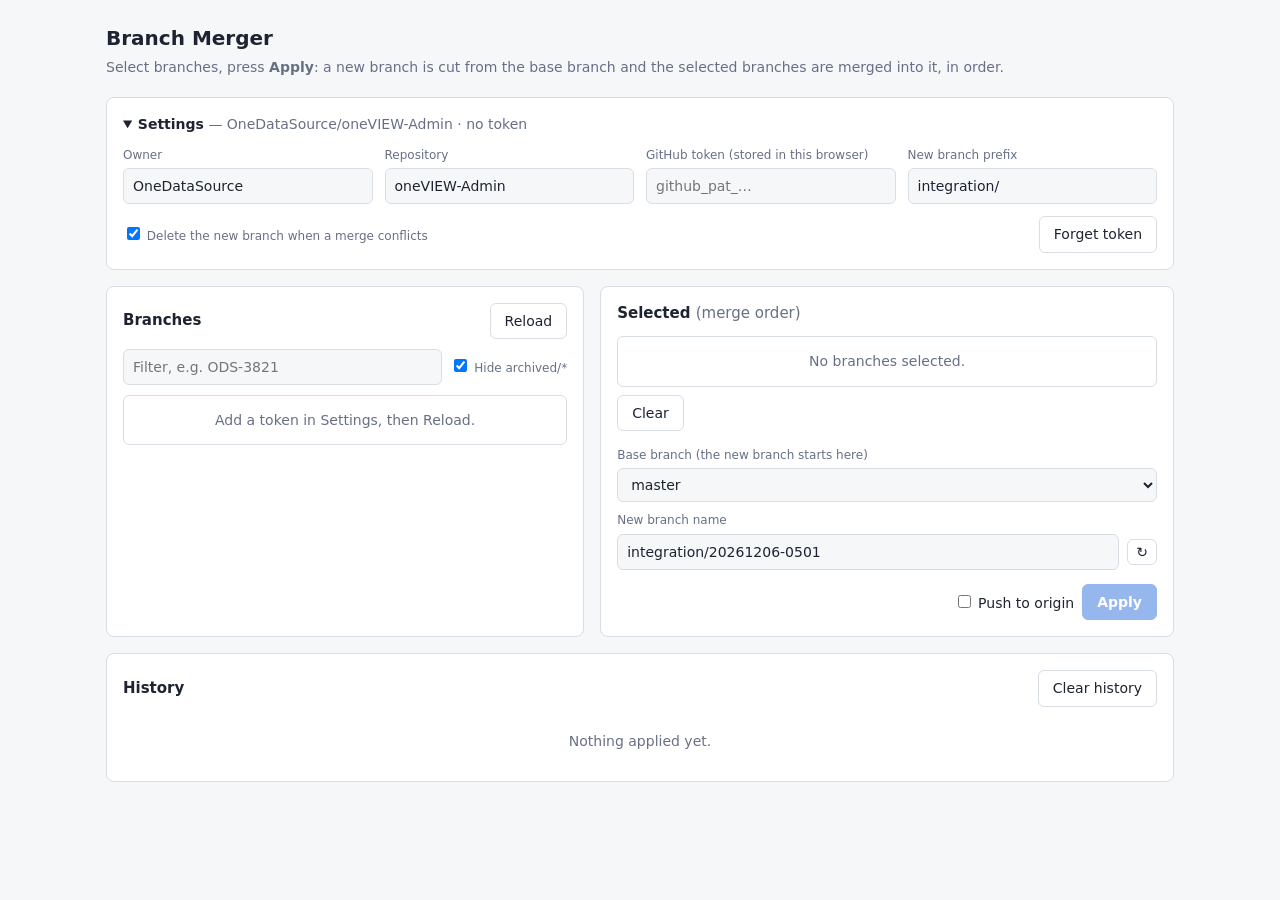
==== branch-merger.html @ d4f20ba5 "Add Branch Merger page and local git helper server" ====
<!doctype html>
<html lang="en">
<head>
<meta charset="utf-8">
<meta name="viewport" content="width=device-width, initial-scale=1">
<title>Branch Merger</title>
<!--
  Pick branches, press Apply: a brand-new branch is created from the base branch and
  every selected branch is merged into it, in the listed order, through the GitHub API.

  Open this file directly in the browser (file://). Settings, the selection and the
  history of applies are kept in this browser's localStorage, token included: use a
  fine-grained token limited to this repository with "Contents: Read and write".
  The token is only ever sent to api.github.com.

  Local branches: run `python3 infrastructure/scripts/github/branch-merger-local.py` and
  open http://127.0.0.1:8765 instead. Settings > Source then offers "Local clone": the
  list shows your local branches and origin's, and Apply merges with git in a temporary
  worktree (your checkout is not touched). The new branch stays local unless "Push to
  origin" (next to Apply, off on every page load) is ticked: then it is pushed once every
  merge succeeded.
-->
<style>
  :root {
    --bg: #f6f7f9; --panel: #fff; --text: #1d2330; --muted: #667085; --border: #d9dde4;
    --accent: #2f6fde; --accent-text: #fff; --ok: #1a7f4b; --warn: #a15c00; --err: #c2352b;
    --row-hover: #f0f3f8; --code: #eef1f5;
    --ours-bg: #e3edff; --theirs-bg: #ffeedd; --base-bg: #e9ebef;
  }
  @media (prefers-color-scheme: dark) {
    :root {
      --bg: #12151b; --panel: #1b2029; --text: #e6e9ef; --muted: #98a2b3; --border: #2e3542;
      --accent: #5b8ff0; --accent-text: #0d1117; --ok: #4cc38a; --warn: #f0a742; --err: #f07167;
      --row-hover: #222936; --code: #232a36;
      --ours-bg: #1a2a45; --theirs-bg: #3a2a15; --base-bg: #2a303b;
    }
  }
  * { box-sizing: border-box; }
  body { margin: 0; background: var(--bg); color: var(--text); font: 14px/1.45 system-ui, -apple-system, Segoe UI, sans-serif; }
  main { max-width: 1100px; margin: 0 auto; padding: 24px 16px 48px; }
  h1 { font-size: 20px; margin: 0 0 4px; }
  h2 { font-size: 15px; margin: 0 0 12px; }
  p.sub { margin: 0 0 20px; color: var(--muted); }
  .panel { background: var(--panel); border: 1px solid var(--border); border-radius: 8px; padding: 16px; margin-bottom: 16px; }
  .grid { display: grid; grid-template-columns: repeat(auto-fit, minmax(220px, 1fr)); gap: 12px; }
  .cols { display: grid; grid-template-columns: 1fr 1.2fr; gap: 16px; }
  @media (max-width: 800px) { .cols { grid-template-columns: 1fr; } }
  label { display: block; font-size: 12px; color: var(--muted); margin-bottom: 4px; }
  input[type=text], input[type=password], select {
    width: 100%; padding: 7px 9px; border: 1px solid var(--border); border-radius: 6px;
    background: var(--bg); color: var(--text); font: inherit;
  }
  button {
    padding: 7px 14px; border-radius: 6px; border: 1px solid var(--border); background: var(--panel);
    color: var(--text); font: inherit; cursor: pointer;
  }
  button:hover:not(:disabled) { background: var(--row-hover); }
  button.primary { background: var(--accent); border-color: var(--accent); color: var(--accent-text); font-weight: 600; }
  button.primary:hover:not(:disabled) { filter: brightness(1.08); background: var(--accent); }
  button:disabled { opacity: .5; cursor: not-allowed; }
  button.icon { padding: 2px 8px; }
  .row { display: flex; gap: 8px; align-items: center; flex-wrap: wrap; }
  .spacer { flex: 1; }
  .muted { color: var(--muted); }
  .list { border: 1px solid var(--border); border-radius: 6px; max-height: 245px; overflow: auto; }
  .item { display: flex; align-items: center; gap: 8px; padding: 6px 10px; border-bottom: 1px solid var(--border); }
  .item:last-child { border-bottom: 0; }
  .item:hover { background: var(--row-hover); }
  .item label { margin: 0; font-size: 14px; color: var(--text); display: flex; gap: 8px; align-items: center; flex: 1; cursor: pointer; word-break: break-all; }
  .item.disabled label { color: var(--muted); cursor: default; }
  .tag { font-size: 11px; padding: 1px 6px; border-radius: 10px; border: 1px solid var(--border); color: var(--muted); white-space: nowrap; }
  .tag.warn { color: var(--warn); border-color: var(--warn); }
  .tag.ok { color: var(--ok); border-color: var(--ok); }
  #selectedList .item { cursor: grab; }
  #selectedList .item.dragging { opacity: .4; }
  #selectedList .item.drop-before { box-shadow: inset 0 2px 0 var(--accent); }
  #selectedList .item.drop-after { box-shadow: inset 0 -2px 0 var(--accent); }
  .grip {
    padding: 0 2px; border: 0; background: none; color: var(--muted); cursor: grab;
    font: 14px/1 ui-monospace, SFMono-Regular, Menlo, monospace; letter-spacing: -3px;
  }
  .grip:hover:not(:disabled) { background: none; color: var(--text); }
  .grip:focus-visible { outline: 2px solid var(--accent); outline-offset: 2px; border-radius: 4px; }
  .tag.err { color: var(--err); border-color: var(--err); }
  .ab { font: 12px ui-monospace, SFMono-Regular, Menlo, monospace; white-space: nowrap; color: var(--muted); }
  .ab .ahead { color: var(--ok); }
  .ab .behind.far { color: var(--warn); }
  code { background: var(--code); padding: 1px 5px; border-radius: 4px; font-size: 12.5px; }
  .log { font: 12.5px/1.5 ui-monospace, SFMono-Regular, Menlo, monospace; background: var(--code); border-radius: 6px; padding: 10px; max-height: 300px; overflow: auto; white-space: pre-wrap; word-break: break-all; }
  .ok { color: var(--ok); } .warn { color: var(--warn); } .err { color: var(--err); }
  .empty { padding: 14px; color: var(--muted); text-align: center; }
  details summary { cursor: pointer; }
  table { width: 100%; border-collapse: collapse; font-size: 13px; }
  th, td { text-align: left; padding: 6px 8px; border-bottom: 1px solid var(--border); vertical-align: top; }
  th { color: var(--muted); font-weight: 500; }
  a { color: var(--accent); }
  button.tag { background: none; cursor: pointer; line-height: inherit; }
  #drySummary.clickable { cursor: pointer; text-decoration: underline dotted; }
  #conflictFiles details { border: 1px solid var(--border); border-radius: 6px; padding: 6px 10px; margin-bottom: 8px; }
  #conflictFiles summary { display: flex; gap: 8px; align-items: center; list-style: none; user-select: none; }
  #conflictFiles summary::-webkit-details-marker { display: none; }
  /* flex hides the native disclosure triangle: draw our own */
  #conflictFiles summary::before { content: '▸'; color: var(--muted); width: 10px; flex: none; }
  #conflictFiles details[open] > summary::before { content: '▾'; }
  #conflictFiles summary:hover::before { color: var(--text); }
  .note { font-size: 12.5px; color: var(--warn); margin-top: 6px; }
  .hunk { font: 12.5px/1.45 ui-monospace, SFMono-Regular, Menlo, monospace; background: var(--code); border-radius: 6px; margin-top: 8px; overflow-x: auto; }
  .hunk-rows { display: inline-block; min-width: 100%; padding: 4px 0; }
  .hl { display: flex; white-space: pre; padding-right: 10px; }
  .hl .ln { flex: none; width: 52px; padding-right: 10px; text-align: right; color: var(--muted); user-select: none; }
  .hl.ours, .hl.m-ours { background: var(--ours-bg); }
  .hl.theirs, .hl.m-theirs { background: var(--theirs-bg); }
  .hl.base, .hl.m-base { background: var(--base-bg); }
  .hl.m-ours, .hl.m-base, .hl.m-sep, .hl.m-theirs { color: var(--muted); font-weight: 600; }
  .legend { display: inline-block; width: 10px; height: 10px; border-radius: 2px; vertical-align: -1px; margin: 0 3px 0 10px; }
</style>
</head>
<body>
<main>
  <h1>Branch Merger</h1>
  <p class="sub">Select branches, press <b>Apply</b>: a new branch is cut from the base branch and the selected branches are merged into it, in order.</p>

  <section class="panel">
    <details id="settingsBox">
      <summary><b>Settings</b> <span class="muted" id="settingsSummary"></span></summary>
      <div class="grid" style="margin-top:12px">
        <div id="sourceBox" hidden>
          <label for="source">Source</label>
          <select id="source">
            <option value="local">Local clone (git, local branches included)</option>
            <option value="github">GitHub (remote branches only)</option>
          </select>
        </div>
        <div><label for="owner">Owner</label><input id="owner" type="text"></div>
        <div><label for="repo">Repository</label><input id="repo" type="text"></div>
        <div><label for="token">GitHub token (stored in this browser)</label><input id="token" type="password" autocomplete="off" placeholder="github_pat_…"></div>
        <div><label for="prefix">New branch prefix</label><input id="prefix" type="text"></div>
      </div>
      <div class="row" style="margin-top:12px">
        <label style="margin:0"><input id="deleteOnFail" type="checkbox"> Delete the new branch when a merge conflicts</label>
        <span class="spacer"></span>
        <button id="forgetToken">Forget token</button>
      </div>
    </details>
  </section>

  <div class="cols">
    <section class="panel">
      <div class="row" style="margin-bottom:10px">
        <h2 style="margin:0">Branches</h2>
        <span class="muted" id="branchCount"></span>
        <span class="spacer"></span>
        <button id="reload">Reload</button>
      </div>
      <div class="row" style="margin-bottom:10px">
        <input id="filter" type="text" placeholder="Filter, e.g. ODS-3821" style="flex:1">
        <label style="margin:0;white-space:nowrap"><input id="hideArchived" type="checkbox"> Hide archived/*</label>
      </div>
      <div class="list" id="branchList"><div class="empty">Add a token in Settings, then Reload.</div></div>
    </section>

    <section class="panel">
      <h2>Selected <span class="muted" style="font-weight:400">(merge order)</span></h2>
      <div class="list" id="selectedList"></div>
      <div class="row" style="margin-top:8px">
        <button id="clearSel">Clear</button>
        <span class="spacer"></span>
        <span id="drySummary" class="muted" style="font-size:12.5px"></span>
      </div>

      <div style="margin-top:16px">
        <label for="base">Base branch (the new branch starts here)</label>
        <select id="base"></select>
      </div>
      <div style="margin-top:10px">
        <label for="newName">New branch name</label>
        <div class="row">
          <input id="newName" type="text" style="flex:1">
          <button id="renew" class="icon" title="New timestamped name">↻</button>
        </div>
      </div>
      <div class="row" style="margin-top:14px">
        <span class="spacer"></span>
        <label id="pushBox" hidden style="margin:0;font-size:14px;color:var(--text);white-space:nowrap" title="After all merges succeed, push the new branch to origin (git push --set-upstream). Off by default on every page load.">
          <input id="pushNew" type="checkbox"> Push to origin
        </label>
        <button id="apply" class="primary">Apply</button>
      </div>
    </section>
  </div>

  <section class="panel" id="conflictBox" hidden>
    <div class="row" style="margin-bottom:6px">
      <h2 style="margin:0;word-break:break-all" id="conflictTitle">Conflicts</h2>
      <span class="spacer"></span>
      <button id="expandConflicts" class="icon" title="Expand every file">Expand all</button>
      <button id="collapseConflicts" class="icon" title="Collapse every file">Collapse all</button>
      <button id="closeConflicts" class="icon" title="Close">×</button>
    </div>
    <p class="muted" id="conflictSub" style="margin:0 0 10px"></p>
    <div id="conflictFiles"></div>
  </section>

  <section class="panel" id="runBox" hidden>
    <h2>Run</h2>
    <div class="log" id="log"></div>
    <div class="row" id="runLinks" style="margin-top:10px"></div>
  </section>

  <section class="panel">
    <div class="row" style="margin-bottom:10px">
      <h2 style="margin:0">History</h2>
      <span class="spacer"></span>
      <button id="clearHistory">Clear history</button>
    </div>
    <div id="history"></div>
  </section>
</main>

<script>
(() => {
  'use strict';

  // ---------------------------------------------------------------- storage

  const KEY = 'branchMerger.v1';
  const DEFAULTS = {
    owner: 'OneDataSource',
    repo: 'oneVIEW-Admin',
    token: '',
    prefix: 'integration/',
    source: 'local',
    base: 'master',
    selected: [],
    hideArchived: true,
    deleteOnFail: true,
    history: [],
  };
  // branches that must never be the new branch
  const PROTECTED = /^(master|main|staging|development|release\/.*|hotfix\/.*)$/;
  const HISTORY_LIMIT = 30;

  function load() {
    try {
      return { ...DEFAULTS, ...JSON.parse(localStorage.getItem(KEY) || '{}') };
    } catch {
      return { ...DEFAULTS };
    }
  }
  function save() {
    try {
      localStorage.setItem(KEY, JSON.stringify(state));
    } catch (e) {
      console.warn('Could not save to localStorage', e);
    }
  }

  const state = load();
  let branches = [];   // every branch name from the last reload (base options, existence checks)
  let shas = {};       // branch name -> tip sha, from the last reload
  let meta = {};       // local mode: branch name -> { kind, remote, shadowed } from the helper
  let running = false;

  // Served by branch-merger-local.py (not opened as a file): the local clone can be used.
  const HELPER = /^https?:$/.test(location.protocol) && ['127.0.0.1', 'localhost'].includes(location.hostname);
  const isLocal = () => HELPER && state.source === 'local';
  const ready = () => isLocal() || Boolean(state.token);
  const ARCHIVED = /^(origin\/)?archived\//;
  // branches shown with a checkbox: in local mode, origin/x is hidden when a local x exists
  const listed = () => branches.filter((n) => !meta[n]?.shadowed);

  // ahead/behind of a branch against the base, keyed by "<base sha>...<head sha>".
  // A pair of commits always compares the same, so the cache never goes stale;
  // it is kept across reloads and trimmed to the newest entries.
  const COMPARE_KEY = 'branchMerger.compare.v1';
  const COMPARE_LIMIT = 1000;
  // a branch this many commits behind the base is shown in the warning color
  const FAR_BEHIND = 50;
  let compares = (() => {
    try { return JSON.parse(localStorage.getItem(COMPARE_KEY) || '{}'); } catch { return {}; }
  })();
  function saveCompares() {
    const keys = Object.keys(compares);
    if (keys.length > COMPARE_LIMIT) {
      compares = Object.fromEntries(keys.slice(-COMPARE_LIMIT).map((k) => [k, compares[k]]));
    }
    try { localStorage.setItem(COMPARE_KEY, JSON.stringify(compares)); } catch { /* cache only */ }
  }

  // ---------------------------------------------------------------- dom helpers

  const $ = (id) => document.getElementById(id);
  function el(tag, props = {}, ...children) {
    const node = document.createElement(tag);
    for (const [k, v] of Object.entries(props)) {
      if (k === 'class') node.className = v;
      else if (k === 'dataset') Object.assign(node.dataset, v);
      else if (k.startsWith('on')) node.addEventListener(k.slice(2), v);
      else if (v !== undefined && v !== null && v !== false) node[k] = v;
    }
    for (const child of children.flat()) {
      if (child !== null && child !== undefined) node.append(child);
    }
    return node;
  }
  const repoUrl = () => `https://github.com/${state.owner}/${state.repo}`;
  const branchUrl = (name) => `${repoUrl()}/tree/${name.split('/').map(encodeURIComponent).join('/')}`;
  const refPath = (name) => name.split('/').map(encodeURIComponent).join('/');

  function stamp(date = new Date()) {
    const p = (n) => String(n).padStart(2, '0');
    return `${date.getFullYear()}${p(date.getMonth() + 1)}${p(date.getDate())}-${p(date.getHours())}${p(date.getMinutes())}`;
  }

  // ---------------------------------------------------------------- github api

  async function gh(path, { method = 'GET', body } = {}) {
    const res = await fetch(`https://api.github.com/repos/${state.owner}/${state.repo}${path}`, {
      method,
      headers: {
        Accept: 'application/vnd.github+json',
        Authorization: `Bearer ${state.token}`,
        'X-GitHub-Api-Version': '2022-11-28',
        ...(body ? { 'Content-Type': 'application/json' } : {}),
      },
      body: body ? JSON.stringify(body) : undefined,
    });
    let data = null;
    if (res.status !== 204) {
      try { data = await res.json(); } catch { data = null; }
    }
    return { status: res.status, data };
  }

  // ---------------------------------------------------------------- local helper api

  async function helper(path, { method = 'GET', body } = {}) {
    const res = await fetch(`/api${path}`, {
      method,
      headers: { 'X-Branch-Merger': '1', ...(body ? { 'Content-Type': 'application/json' } : {}) },
      body: body ? JSON.stringify(body) : undefined,
    });
    let data = null;
    try { data = await res.json(); } catch { data = null; }
    if (res.status === 404) {
      // The page is read from disk on every request, the helper's routes only at start:
      // an endpoint added since the helper started is missing until it is restarted.
      data = { error: 'The running helper is older than this page: stop branch-merger-local.py (Ctrl+C) and start it again.' };
    }
    return { status: res.status, data };
  }

  /** Local and origin branches as { name: tipSha }, after fetching origin. */
  async function listLocalBranches() {
    const fetched = await helper('/fetch', { method: 'POST' });
    if (fetched.status !== 200) console.warn('git fetch failed, listing what is already known', fetched.data);
    const { status, data } = await helper('/branches');
    if (status !== 200) throw new Error(`Listing branches failed (${status}): ${data?.error || ''}`);
    meta = Object.fromEntries(data.branches.map((b) => [b.name, b]));
    return Object.fromEntries(data.branches.map((b) => [b.name, b.sha]));
  }

  // ---------------------------------------------------------------- dry run (local mode)

  // Result of merging the selection into the base in memory, in order, keyed by what was
  // checked (base + selected branches and their tips): a reorder or a new tip re-checks.
  let dry = { key: null, pending: false, results: {}, error: null };
  let dryRun = 0;
  let dryTimer = null;

  const dryKey = () => JSON.stringify([state.base, shas[state.base], state.selected.map((n) => [n, shas[n]])]);

  function scheduleDryRun() {
    if (!isLocal() || !state.selected.length || !state.base || !branches.length) {
      dry = { key: null, pending: false, results: {}, error: null };
      return;
    }
    const key = dryKey();
    if (key === dry.key) return;
    dry = { key, pending: true, results: {}, error: null };
    clearTimeout(dryTimer);
    dryTimer = setTimeout(() => runDryRun(key), 300);
  }

  async function runDryRun(key) {
    const run = ++dryRun;
    let next;
    try {
      const { status, data } = await helper('/dry-run', { method: 'POST', body: { base: state.base, branches: state.selected } });
      next = status === 200
        ? { key, pending: false, results: Object.fromEntries(data.results.map((r) => [r.head, r])), error: null }
        : { key, pending: false, results: {}, error: data?.error || `Dry run failed (${status})` };
    } catch (e) {
      next = { key, pending: false, results: {}, error: e.message };
    }
    if (run !== dryRun || key !== dryKey()) return; // the selection changed meanwhile
    dry = next;
    if (dragFrom === null) renderSelected(); // else shown when the drag ends
  }

  /** Badge for a selected branch: would it merge cleanly at its position? */
  function dryBadge(name, i) {
    if (!isLocal() || !dry.key) return null;
    if (dry.pending) return el('span', { class: 'ab', title: 'Dry run…' }, '…');
    const r = dry.results[name];
    if (!r) return null;
    const after = [state.base, ...state.selected.slice(0, i)].join(' + ');
    if (r.status === 'clean') return el('span', { class: 'tag ok', title: `Merges cleanly into ${after}` }, '✓');
    if (r.status === 'contained') return el('span', { class: 'tag', title: `Already contained in ${after}: nothing to merge` }, 'in base');
    if (r.status === 'conflict') {
      return el('button', {
        class: 'tag err',
        title: `Conflicts with ${after} in:\n${r.files.join('\n')}\n\nClick to see the conflicts`,
        onclick: () => showConflicts(name),
      }, `✗ ${r.files.length} file${r.files.length === 1 ? '' : 's'}`);
    }
    return el('span', { class: 'tag warn', title: r.message || 'Could not check' }, '?');
  }

  function renderDrySummary() {
    const box = $('drySummary');
    box.className = 'muted';
    box.title = '';
    box.onclick = null;
    if (!isLocal() || !dry.key) { box.textContent = ''; return; }
    if (dry.pending) { box.textContent = 'Dry run…'; return; }
    if (dry.error) { box.className = 'err'; box.textContent = `Dry run failed: ${dry.error}`; return; }
    const conflicts = state.selected.filter((n) => dry.results[n]?.status === 'conflict');
    if (!conflicts.length) {
      box.className = 'ok';
      box.textContent = `Dry run: all ${state.selected.length} merge cleanly`;
      return;
    }
    box.className = 'err clickable';
    box.textContent = `Dry run: ${conflicts.length} conflict${conflicts.length === 1 ? '' : 's'}, Apply would stop at ${conflicts[0]}`;
    box.title = `${conflicts.map((n) => `${n}: ${dry.results[n].files.join(', ')}`).join('\n')}\n\nClick to see the conflicts`;
    box.onclick = () => showConflicts(conflicts[0]);
  }

  // ---------------------------------------------------------------- conflict view (local mode)

  // The selected branch whose dry-run conflicts are shown, if any. Each file's conflicted
  // regions are read on demand from the in-memory merge tree the dry run wrote.
  let conflictHead = null;

  function showConflicts(name) {
    conflictHead = name;
    $('conflictBox').dataset.key = '';
    renderConflicts();
    $('conflictBox').scrollIntoView({ behavior: 'smooth', block: 'nearest' });
  }

  function renderConflicts() {
    const box = $('conflictBox');
    if (!conflictHead || !isLocal() || !dry.key) { box.hidden = true; return; }
    // a new dry run is on its way: keep the last view, dimmed, until it lands
    box.style.opacity = dry.pending ? '.5' : '';
    if (dry.pending) return;
    const r = dry.results[conflictHead];
    if (r?.status !== 'conflict') { conflictHead = null; box.hidden = true; return; }

    const i = state.selected.indexOf(conflictHead);
    const after = [state.base, ...state.selected.slice(0, i)].join(' + ');
    box.hidden = false;
    // unrelated redraws must not collapse what is open
    const key = JSON.stringify([conflictHead, r.tree, after]);
    if (box.dataset.key === key) return;
    box.dataset.key = key;

    $('conflictTitle').textContent = `Conflicts: ${conflictHead}`;
    $('conflictSub').replaceChildren(
      `Dry run of merging it into ${after}: nothing is written. `,
      el('span', { class: 'legend', style: 'background:var(--ours-bg)' }), `ours (${after})`,
      el('span', { class: 'legend', style: 'background:var(--base-bg)' }), 'common ancestor',
      el('span', { class: 'legend', style: 'background:var(--theirs-bg)' }), `theirs (${conflictHead})`,
    );
    const files = $('conflictFiles');
    files.replaceChildren();
    if (!r.tree) {
      files.append(el('div', { class: 'err' }, 'The running helper is older than this page: stop branch-merger-local.py (Ctrl+C) and start it again.'));
      return;
    }
    const head = conflictHead;
    r.files.forEach((path, n) => {
      const notes = r.notes?.[path] || [];
      const kinds = [...new Set(notes.map((m) => m.match(/^CONFLICT \(([^)]+)\)/)?.[1]).filter(Boolean))];
      const body = el('div', {}, el('div', { class: 'muted' }, 'Loading…'));
      const details = el('details', {
        ontoggle: () => { if (details.open) loadHunks(r.tree, path, body, notes, { after, head }); },
      },
        el('summary', {}, el('code', {}, path), ...kinds.map((k) => el('span', { class: 'tag err' }, k))),
        body);
      files.append(details);
      if (n === 0) details.open = true;
    });
  }

  const MARKERS = {
    'm-ours': ({ after }) => `<<<<<<< ours: ${after}`,
    'm-base': () => '||||||| common ancestor',
    'm-sep': () => '=======',
    'm-theirs': ({ head }) => `>>>>>>> theirs: ${head}`,
  };

  async function loadHunks(tree, path, body, notes, labels) {
    if (body.dataset.loaded) return;
    body.dataset.loaded = '1';
    let res;
    try {
      res = await helper(`/conflict?tree=${tree}&path=${encodeURIComponent(path)}`);
    } catch (e) {
      res = { status: 0, data: { error: e.message } };
    }
    const { status, data } = res;
    body.replaceChildren(...notes.map((m) => el('div', { class: 'note' }, m)));
    if (status !== 200) {
      body.append(el('div', { class: 'err' }, data?.error || `Could not read the conflict (${status})`));
      delete body.dataset.loaded; // try again on the next open
      return;
    }
    const say = (text) => body.append(el('div', { class: 'muted', style: 'margin-top:6px' }, text));
    if (data.missing) return say('Not in the merged result (deleted on one side): see the note above.');
    if (data.binary) return say('Binary file: no line view.');
    if (!data.hunks.length) return say('No conflict markers in the file: see the note above.');
    for (const hunk of data.hunks) {
      body.append(el('div', { class: 'hunk' }, el('div', { class: 'hunk-rows' },
        hunk.map(([n, kind, text]) => el('div', { class: `hl ${kind}` },
          el('span', { class: 'ln' }, String(n)),
          el('span', {}, MARKERS[kind] ? MARKERS[kind](labels) : text))))));
    }
    if (data.truncated) say('Truncated: the file has more conflicted lines than shown.');
  }

  /** Tag for a local-mode branch: is it on origin, and in sync? */
  function localTag(name) {
    const m = meta[name];
    if (!m || m.kind !== 'local') return null;
    if (!m.remote) return el('span', { class: 'tag warn', title: 'Only on this machine, not on origin' }, 'local only');
    const { ahead, behind } = m.remote;
    if (ahead && behind) return el('span', { class: 'tag warn', title: `${ahead} commit(s) not pushed, ${behind} on origin not pulled` }, `diverged ↑${ahead} ↓${behind}`);
    if (ahead) return el('span', { class: 'tag warn', title: `${ahead} commit(s) not pushed to origin` }, `unpushed ↑${ahead}`);
    if (behind) return el('span', { class: 'tag', title: `origin has ${behind} commit(s) not in this local branch` }, `behind origin ↓${behind}`);
    return null;
  }

  /** Remote branches as { name: tipSha }. */
  async function listBranches() {
    if (isLocal()) return listLocalBranches();
    meta = {};
    const found = {};
    for (let page = 1; page < 50; page++) {
      const { status, data } = await gh(`/branches?per_page=100&page=${page}`);
      if (status !== 200) throw new Error(`Listing branches failed (${status}): ${data?.message || ''}`);
      for (const b of data) found[b.name] = b.commit.sha;
      if (data.length < 100) break;
    }
    return found;
  }

  // ---------------------------------------------------------------- ahead / behind

  const compareKey = (name) => (shas[state.base] && shas[name] ? `${shas[state.base]}...${shas[name]}` : null);

  /** Fill `span` with the ahead/behind of `name` against the base. */
  function fillAheadBehind(span, name) {
    span.replaceChildren();
    span.title = '';
    const key = name === state.base ? null : compareKey(name);
    if (!key) return;
    const c = compares[key];
    if (!c) {
      span.append('…');
      return;
    }
    if (c.error) {
      span.append('?');
      span.title = `Could not compare with ${state.base}: ${c.error}`;
      return;
    }
    if (c.ahead === 0) {
      span.append(el('span', { class: 'tag' }, 'in base'));
      span.title = `Everything on this branch is already in ${state.base} (${c.behind} behind)`;
      return;
    }
    span.append(
      el('span', { class: 'ahead' }, `↑${c.ahead}`), ' ',
      el('span', { class: `behind${c.behind >= FAR_BEHIND ? ' far' : ''}` }, `↓${c.behind}`),
    );
    span.title = `${c.ahead} commit(s) not in ${state.base}, ${c.behind} commit(s) of ${state.base} missing`;
  }

  const aheadBehind = (name) => {
    const span = el('span', { class: 'ab' });
    span.dataset.name = name;
    fillAheadBehind(span, name);
    return span;
  };

  function refreshAheadBehind(name) {
    for (const span of document.querySelectorAll('.ab')) {
      if (span.dataset.name === name) fillAheadBehind(span, name);
    }
  }

  let compareRun = 0;
  /** Fetch the missing ahead/behind counts of `names`, a few requests at a time. */
  async function loadAheadBehind(names) {
    const run = ++compareRun;
    const queue = names.filter((n) => n !== state.base && compareKey(n) && !compares[compareKey(n)]);
    const worker = async () => {
      while (queue.length && run === compareRun && ready()) {
        const name = queue.shift();
        const key = compareKey(name);
        if (!key || compares[key]) continue;
        if (isLocal()) {
          const [base, head] = key.split('...');
          const { status, data } = await helper(`/compare?base=${base}&head=${head}`);
          compares[key] = status === 200 ? data : { error: `${status} ${data?.error || ''}`.trim() };
        } else {
          // compare by sha (no escaping of branch names); per_page=1 keeps the payload small
          const { status, data } = await gh(`/compare/${key}?per_page=1`);
          compares[key] = status === 200
            ? { ahead: data.ahead_by, behind: data.behind_by }
            : { error: `${status} ${data?.message || ''}`.trim() };
        }
        refreshAheadBehind(name);
      }
    };
    await Promise.all(Array.from({ length: 6 }, worker));
    saveCompares();
  }

  // ---------------------------------------------------------------- rendering

  function renderSettings() {
    $('owner').value = state.owner;
    $('repo').value = state.repo;
    $('token').value = state.token;
    $('prefix').value = state.prefix;
    $('deleteOnFail').checked = state.deleteOnFail;
    $('hideArchived').checked = state.hideArchived;
    $('sourceBox').hidden = !HELPER;
    $('source').value = state.source;
    $('settingsSummary').textContent = isLocal()
      ? '— local clone'
      : `— ${state.owner}/${state.repo}${state.token ? '' : ' · no token'}`;
    if (!ready()) $('settingsBox').open = true;
  }

  function renderBranches() {
    const list = $('branchList');
    list.replaceChildren();
    if (!branches.length) {
      list.append(el('div', { class: 'empty' }, ready() ? 'No branches loaded. Press Reload.' : 'Add a token in Settings, then Reload.'));
      $('branchCount').textContent = '';
      return;
    }
    const q = $('filter').value.trim().toLowerCase();
    const all = listed();
    const shown = all.filter((name) =>
      (!state.hideArchived || !ARCHIVED.test(name)) && (!q || name.toLowerCase().includes(q)));
    $('branchCount').textContent = `${shown.length} of ${all.length}`;

    if (!shown.length) {
      list.append(el('div', { class: 'empty' }, 'Nothing matches the filter.'));
      return;
    }
    for (const name of shown) {
      const isBase = name === state.base;
      const id = `b-${name}`;
      list.append(el('div', { class: `item${isBase ? ' disabled' : ''}` },
        el('label', { htmlFor: id },
          el('input', {
            type: 'checkbox', id, checked: state.selected.includes(name), disabled: isBase,
            onchange: (e) => toggle(name, e.target.checked),
          }),
          name),
        localTag(name),
        aheadBehind(name),
        isBase ? el('span', { class: 'tag' }, 'base') : null,
        PROTECTED.test(name) && !isBase ? el('span', { class: 'tag' }, 'protected') : null,
      ));
    }
    loadAheadBehind(shown);
  }

  function renderSelected() {
    const list = $('selectedList');
    // keyboard reordering: a redraw (the move itself, or a dry run landing) keeps the focus
    // on the grip of the branch that had it
    const focused = document.activeElement?.classList.contains('grip') ? document.activeElement.dataset.name : null;
    list.replaceChildren();
    if (!state.selected.length) {
      list.append(el('div', { class: 'empty' }, 'No branches selected.'));
    }
    state.selected.forEach((name, i) => {
      const missing = branches.length && !branches.includes(name);
      const row = el('div', {
        class: 'item',
        draggable: !running,
        title: 'Drag to change the merge order',
        ondragstart: (e) => dragStart(e, i),
        ondragover: (e) => dragOver(e, row),
        ondragleave: () => row.classList.remove('drop-before', 'drop-after'),
        ondrop: (e) => drop(e, i, row),
        ondragend: dragEnd,
      },
        el('button', {
          class: 'grip',
          dataset: { name },
          title: 'Drag to reorder, or focus and press ↑/↓',
          ariaLabel: `Move ${name} (position ${i + 1} of ${state.selected.length}) with the arrow keys`,
          disabled: running,
          onkeydown: (e) => gripKey(e, i),
        }, '⋮⋮'),
        el('span', { class: 'muted', style: 'width:20px' }, String(i + 1)),

        // show elipsis if name is too long
        el('span', { style: 'flex:1;' }, name.length > 48 ? name.slice(0, 48) + '...' : name),
        missing ? el('span', { class: 'tag warn', title: isLocal() ? 'No such branch in the local clone' : 'Not on the remote any more' }, 'missing') : null,
        missing ? null : dryBadge(name, i),
        el('button', { class: 'icon', title: 'Remove', onclick: () => toggle(name, false) }, '×'),
      );
      list.append(row);
    });
    if (focused) [...list.querySelectorAll('.grip')].find((g) => g.dataset.name === focused)?.focus();
    $('apply').disabled = running || !state.selected.length || !state.base || !ready();
    scheduleDryRun();
    renderDrySummary();
    renderConflicts();
    $('pushBox').hidden = !isLocal();
    $('pushNew').disabled = running;
    $('apply').textContent = isLocal() && $('pushNew').checked ? 'Apply & push' : 'Apply';
  }

  function renderBase() {
    const select = $('base');
    select.replaceChildren();
    const options = branches.length ? branches.filter((n) => !ARCHIVED.test(n)) : (state.base ? [state.base] : []);
    if (!state.base || (branches.length && !branches.includes(state.base))) {
      // default to the newest release candidate, else master; in local mode origin's
      // copy wins over a local one, which may be stale
      const bare = (n) => n.replace(/^origin\//, '');
      const releases = options
        .filter((n) => /^(origin\/)?release\/\d{8}$/.test(n))
        .sort((a, b) => bare(a).localeCompare(bare(b)) || (a.startsWith('origin/') ? 1 : -1));
      const master = ['origin/master', 'master'].find((n) => options.includes(n));
      state.base = releases.at(-1) || master || options[0] || '';
      save();
    }
    for (const name of options) {
      select.append(el('option', { value: name, selected: name === state.base }, name));
    }
  }

  function renderHistory() {
    const box = $('history');
    box.replaceChildren();
    if (!state.history.length) {
      box.append(el('div', { class: 'empty' }, 'Nothing applied yet.'));
      return;
    }
    const table = el('table', {},
      el('tr', {}, el('th', {}, 'When'), el('th', {}, 'New branch'), el('th', {}, 'Base'), el('th', {}, 'Branches'), el('th', {}, 'Result'), el('th', {}, '')));
    for (const entry of state.history) {
      table.append(el('tr', {},
        el('td', { class: 'muted' }, new Date(entry.at).toLocaleString()),
        el('td', {}, entry.ok && (entry.source !== 'local' || entry.pushed)
          ? el('a', { href: branchUrl(entry.name), target: '_blank', rel: 'noopener' }, entry.name)
          : [entry.name, entry.source === 'local' ? el('span', { class: 'tag', style: 'margin-left:6px' }, 'local') : null]),
        el('td', {}, entry.base),
        el('td', {}, entry.branches.join(', ')),
        el('td', { class: entry.ok ? 'ok' : 'err' }, entry.result),
        el('td', {}, el('button', { class: 'icon', title: 'Select these branches again', onclick: () => reuse(entry) }, 'Reuse')),
      ));
    }
    box.append(table);
  }

  function renderAll() {
    renderSettings();
    renderBase();
    renderBranches();
    renderSelected();
    renderHistory();
  }

  // ---------------------------------------------------------------- actions

  function toggle(name, on) {
    state.selected = on
      ? (state.selected.includes(name) ? state.selected : [...state.selected, name])
      : state.selected.filter((n) => n !== name);
    save();
    renderBranches();
    renderSelected();
  }

  /** Move the selected branch at `from` so it ends up at index `to`. */
  function moveTo(from, to) {
    if (from === to || to < 0 || to >= state.selected.length) return;
    const list = [...state.selected];
    const [name] = list.splice(from, 1);
    list.splice(to, 0, name);
    state.selected = list;
    save();
    renderSelected();
  }

  // Drag and drop in the Selected list. While a row is dragged the list is not re-rendered
  // (a dry-run result arriving meanwhile is shown on drop), or the drag would be lost.
  let dragFrom = null;

  function dragStart(e, i) {
    dragFrom = i;
    e.dataTransfer.effectAllowed = 'move';
    e.dataTransfer.setData('text/plain', state.selected[i]);
    e.currentTarget.classList.add('dragging');
  }

  /** Drop above or below `row`, depending on which half of it the pointer is over. */
  const dropAfter = (e, row) => {
    const box = row.getBoundingClientRect();
    return e.clientY > box.top + box.height / 2;
  };

  function dragOver(e, row) {
    if (dragFrom === null) return;
    e.preventDefault();
    e.dataTransfer.dropEffect = 'move';
    const after = dropAfter(e, row);
    row.classList.toggle('drop-after', after);
    row.classList.toggle('drop-before', !after);
  }

  function drop(e, i, row) {
    if (dragFrom === null) return;
    e.preventDefault();
    const from = dragFrom;
    const target = i + (dropAfter(e, row) ? 1 : 0);
    dragFrom = null;
    // removing `from` first shifts the targets after it up by one
    moveTo(from, target > from ? target - 1 : target);
    if (from === target || from === target - 1) renderSelected();
  }

  function dragEnd() {
    if (dragFrom === null) return; // dropped: already re-rendered
    dragFrom = null;
    renderSelected(); // cancelled: clear the drag styles, show any dry run that arrived
  }

  function gripKey(e, i) {
    const delta = { ArrowUp: -1, ArrowDown: 1 }[e.key];
    if (!delta) return;
    e.preventDefault();
    const to = i + delta;
    if (to < 0 || to >= state.selected.length) return;
    moveTo(i, to); // renderSelected keeps the focus on this branch's grip
  }

  function reuse(entry) {
    state.selected = [...entry.branches];
    if (!branches.length || branches.includes(entry.base)) state.base = entry.base;
    save();
    renderAll();
    window.scrollTo({ top: 0, behavior: 'smooth' });
  }

  async function reload() {
    if (!ready()) {
      $('settingsBox').open = true;
      $('token').focus();
      return;
    }
    $('reload').disabled = true;
    $('branchList').replaceChildren(el('div', { class: 'empty' }, 'Loading…'));
    try {
      shas = await listBranches();
      branches = Object.keys(shas).sort((a, b) => a.localeCompare(b));
    } catch (e) {
      shas = {};
      meta = {};
      branches = [];
      $('branchList').replaceChildren(el('div', { class: 'empty err' }, e.message));
      $('reload').disabled = false;
      return;
    }
    $('reload').disabled = false;
    renderBase();
    renderBranches();
    renderSelected();
  }

  function log(text, cls = '') {
    const line = el('div', { class: cls }, text);
    $('log').append(line);
    line.scrollIntoView({ block: 'nearest' });
  }

  async function apply() {
    const name = $('newName').value.trim();
    const base = state.base;
    const selected = [...state.selected];

    if (!name) return alertInline('Enter a name for the new branch.');
    if (PROTECTED.test(name)) return alertInline(`"${name}" is a protected branch name. Pick another one.`);
    if (branches.includes(name)) return alertInline(`"${name}" already exists. Pick a new name.`);
    const missing = selected.filter((n) => branches.length && !branches.includes(n));
    if (missing.length) return alertInline(`${isLocal() ? 'Not in the local clone' : 'Not on the remote any more'}: ${missing.join(', ')}. Remove them first.`);

    running = true;
    renderSelected();
    $('runBox').hidden = false;
    $('log').replaceChildren();
    $('runLinks').replaceChildren();

    const source = isLocal() ? 'local' : 'github';
    const finish = (ok, result, pushed = false) => {
      state.history = [{ at: Date.now(), name, base, branches: selected, ok, result, source, pushed }, ...state.history].slice(0, HISTORY_LIMIT);
      save();
      running = false;
      renderSelected();
      renderHistory();
    };

    if (source === 'local') {
      try {
        const push = $('pushNew').checked;
        const { status, data } = await helper('/apply', {
          method: 'POST',
          body: { name, base, branches: selected, deleteOnFail: state.deleteOnFail, push },
        });
        if (status !== 200) throw new Error(data?.error || `Apply failed (${status})`);
        for (const line of data.log) log(line.text, line.cls);
        if (data.pushed) addLinks(name, base.replace(/^origin\//, ''));
        else if (data.created) addLocalLinks(name);
        finish(data.ok, data.result, data.pushed);
        if (data.ok) $('newName').value = state.prefix + stamp();
        await reload();
      } catch (e) {
        log(e.message, 'err');
        finish(false, e.message);
      }
      return;
    }

    try {
      log(`Base ${base}`);
      const baseRef = await gh(`/git/ref/heads/${refPath(base)}`);
      if (baseRef.status !== 200) throw new Error(`Could not read ${base} (${baseRef.status}): ${baseRef.data?.message || ''}`);
      const sha = baseRef.data.object.sha;
      log(`  at ${sha.slice(0, 8)}`, 'muted');

      const created = await gh('/git/refs', { method: 'POST', body: { ref: `refs/heads/${name}`, sha } });
      if (created.status !== 201) throw new Error(`Could not create ${name} (${created.status}): ${created.data?.message || ''}`);
      log(`Created ${name}`, 'ok');
      branches = [...branches, name].sort((a, b) => a.localeCompare(b));

      let merged = 0;
      let upToDate = 0;
      for (const [i, head] of selected.entries()) {
        const res = await gh('/merges', {
          method: 'POST',
          body: { base: name, head, commit_message: `Merge branch '${head}' into ${name}` },
        });
        if (res.status === 201) {
          merged++;
          log(`  ✓ ${head}  → ${res.data.sha.slice(0, 8)}`, 'ok');
        } else if (res.status === 204) {
          upToDate++;
          log(`  = ${head}  already contained, nothing to merge`, 'muted');
        } else {
          const why = res.status === 409
            ? `conflicts with ${[base, ...selected.slice(0, i)].join(' + ')}`
            : `${res.status}: ${res.data?.message || 'merge failed'}`;
          log(`  ✗ ${head}  ${why}`, 'err');
          if (state.deleteOnFail) {
            const del = await gh(`/git/refs/heads/${refPath(name)}`, { method: 'DELETE' });
            log(del.status === 204 ? `Deleted ${name}` : `Could not delete ${name} (${del.status})`, del.status === 204 ? 'warn' : 'err');
            if (del.status === 204) branches = branches.filter((n) => n !== name);
          } else {
            log(`${name} kept with the merges before ${head}`, 'warn');
            addLinks(name, base);
          }
          finish(false, `Conflict: ${head}`);
          renderBranches();
          return;
        }
      }

      log(`Done: ${merged} merged, ${upToDate} already contained.`, 'ok');
      addLinks(name, base);
      finish(true, `${merged} merged${upToDate ? `, ${upToDate} up to date` : ''}`);
      $('newName').value = state.prefix + stamp();
      renderBranches();
    } catch (e) {
      log(e.message, 'err');
      finish(false, e.message);
    }
  }

  function addLinks(name, base) {
    $('runLinks').append(
      el('a', { href: branchUrl(name), target: '_blank', rel: 'noopener' }, 'Open branch'),
      el('span', { class: 'muted' }, '·'),
      el('a', { href: `${repoUrl()}/compare/${refPath(base)}...${refPath(name)}`, target: '_blank', rel: 'noopener' }, `Compare with ${base}`),
      el('span', { class: 'muted' }, '·'),
      el('a', { href: `${repoUrl()}/actions/workflows/cd.fullstack.deploy.yml`, target: '_blank', rel: 'noopener' }, 'Deploy workflow'),
      el('span', { class: 'muted' }, '(branch:'), el('code', {}, name), el('span', { class: 'muted' }, ')'),
    );
  }

  function addLocalLinks(name) {
    const push = `git push -u origin ${name}:refs/heads/${name}`;
    $('runLinks').append(
      el('span', { class: 'muted' }, 'Created locally. Push it:'),
      el('code', {}, push),
      el('button', { class: 'icon', title: 'Copy the push command', onclick: () => navigator.clipboard?.writeText(push) }, 'Copy'),
      el('span', { class: 'muted' }, '· check it out with'),
      el('code', {}, `git switch ${name}`),
    );
  }

  function alertInline(message) {
    $('runBox').hidden = false;
    $('log').replaceChildren(el('div', { class: 'err' }, message));
    $('runLinks').replaceChildren();
  }

  // ---------------------------------------------------------------- wiring

  for (const id of ['owner', 'repo', 'token', 'prefix']) {
    $(id).addEventListener('change', (e) => {
      const changedRepo = (id === 'owner' || id === 'repo') && state[id] !== e.target.value.trim();
      state[id] = e.target.value.trim();
      if (id === 'prefix') $('newName').value = state.prefix + stamp();
      if (changedRepo) { branches = []; state.base = ''; }
      save();
      renderAll();
      if ((id === 'token' && state.token) || changedRepo) reload();
    });
  }
  $('source').addEventListener('change', (e) => {
    state.source = e.target.value;
    // branch names differ between sources (origin/ prefix): start from a fresh list
    branches = [];
    shas = {};
    meta = {};
    save();
    renderAll();
    if (ready()) reload();
  });
  $('deleteOnFail').addEventListener('change', (e) => { state.deleteOnFail = e.target.checked; save(); });
  // not saved: pushing must be chosen again after every page load
  $('pushNew').addEventListener('change', renderSelected);
  $('hideArchived').addEventListener('change', (e) => { state.hideArchived = e.target.checked; save(); renderBranches(); });
  $('filter').addEventListener('input', renderBranches);
  $('base').addEventListener('change', (e) => {
    state.base = e.target.value;
    state.selected = state.selected.filter((n) => n !== state.base);
    save();
    renderBranches();
    renderSelected();
  });
  $('forgetToken').addEventListener('click', () => { state.token = ''; branches = []; save(); renderAll(); });
  $('reload').addEventListener('click', reload);
  $('clearSel').addEventListener('click', () => { state.selected = []; save(); renderBranches(); renderSelected(); });
  $('renew').addEventListener('click', () => { $('newName').value = state.prefix + stamp(); });
  $('apply').addEventListener('click', apply);
  $('closeConflicts').addEventListener('click', () => { conflictHead = null; renderConflicts(); });
  // opening a file loads its conflicts (the toggle event), so Expand all loads them all
  const setConflictsOpen = (open) => { for (const d of $('conflictFiles').querySelectorAll('details')) d.open = open; };
  $('expandConflicts').addEventListener('click', () => setConflictsOpen(true));
  $('collapseConflicts').addEventListener('click', () => setConflictsOpen(false));
  $('clearHistory').addEventListener('click', () => { state.history = []; save(); renderHistory(); });

  $('newName').value = state.prefix + stamp();
  renderAll();
  if (ready()) reload();
})();
</script>
</body>
</html>
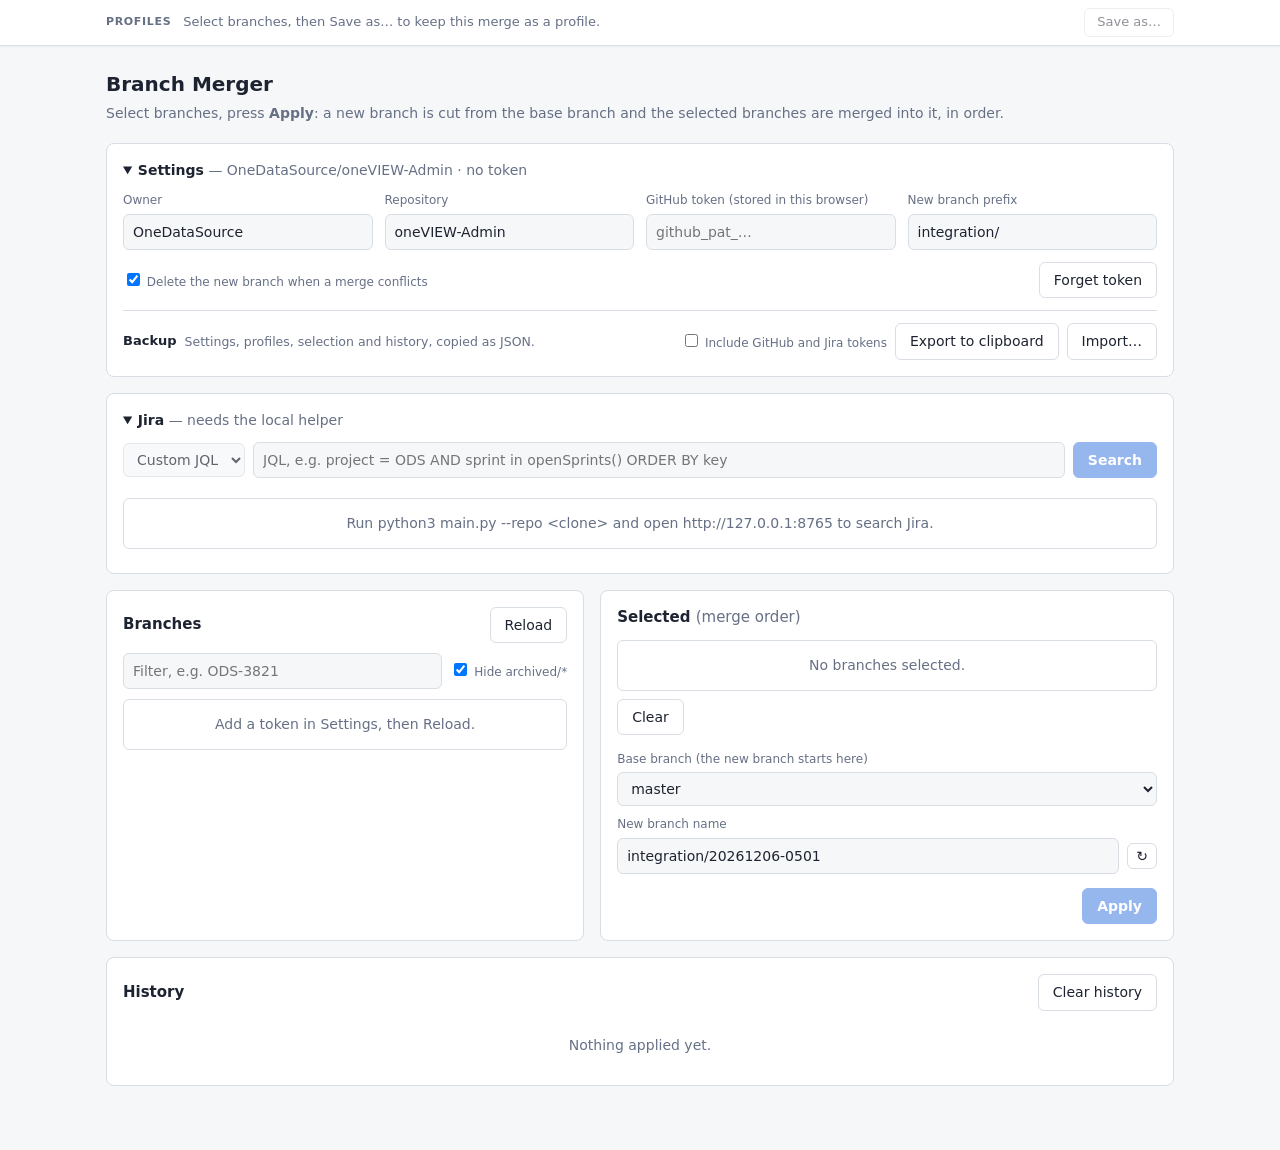
==== commit 87be06c8: "Add Jira panel, Jira settings and .env support to Branch Merger     List Jira issues from JQL or sav" ====
--- a/branch-merger.html
+++ b/branch-merger.html
@@ -11,10 +11,12 @@
   Open this file directly in the browser (file://). Settings, the selection and the
   history of applies are kept in this browser's localStorage, token included: use a
   fine-grained token limited to this repository with "Contents: Read and write".
-  The token is only ever sent to api.github.com.
-
-  Local branches: run `python3 infrastructure/scripts/github/branch-merger-local.py` and
-  open http://127.0.0.1:8765 instead. Settings > Source then offers "Local clone": the
+  The token is only ever sent to api.github.com. Settings > Backup copies all of it to the
+  clipboard as JSON (token only on request) and imports it back from a paste, e.g. into
+  another browser or port.
+
+  Local branches: run `python3 main.py` and open http://127.0.0.1:8765 instead.
+  Settings > Source then offers "Local clone", which takes the repository folder: the
   list shows your local branches and origin's, and Apply merges with git in a temporary
   worktree (your checkout is not touched). The new branch stays local unless "Push to
   origin" (next to Apply, off on every page load) is ticked: then it is pushed once every
@@ -36,6 +38,7 @@
     }
   }
   * { box-sizing: border-box; }
+  [hidden] { display: none !important; }
   body { margin: 0; background: var(--bg); color: var(--text); font: 14px/1.45 system-ui, -apple-system, Segoe UI, sans-serif; }
   main { max-width: 1100px; margin: 0 auto; padding: 24px 16px 48px; }
   h1 { font-size: 20px; margin: 0 0 4px; }
@@ -112,10 +115,72 @@
   .hl.theirs, .hl.m-theirs { background: var(--theirs-bg); }
   .hl.base, .hl.m-base { background: var(--base-bg); }
   .hl.m-ours, .hl.m-base, .hl.m-sep, .hl.m-theirs { color: var(--muted); font-weight: 600; }
+  .topbar {
+    position: sticky; top: 0; z-index: 10; background: var(--panel); border-bottom: 1px solid var(--border);
+    box-shadow: 0 1px 3px rgba(0,0,0,.04);
+  }
+  .topbar-inner { max-width: 1100px; margin: 0 auto; padding: 8px 16px; display: flex; align-items: center; gap: 12px; }
+  .topbar-label { font-size: 11px; font-weight: 600; letter-spacing: .06em; text-transform: uppercase; color: var(--muted); flex: none; }
+  .ptabs { display: flex; gap: 4px; flex: 1; min-width: 0; overflow-x: auto; scrollbar-width: thin; padding: 2px 0; }
+  .ptabs .hint { color: var(--muted); font-size: 13px; white-space: nowrap; }
+  .ptab {
+    display: inline-flex; align-items: center; gap: 6px; flex: none; max-width: 260px;
+    padding: 4px 6px 4px 12px; border-radius: 999px; border: 1px solid transparent;
+    background: transparent; color: var(--text); font-size: 13px; cursor: pointer;
+  }
+  .ptab:hover { background: var(--row-hover); }
+  .ptab.active { background: var(--accent); color: var(--accent-text); }
+  .ptab:focus-visible { outline: 2px solid var(--accent); outline-offset: 2px; }
+  .ptab .pname { overflow: hidden; text-overflow: ellipsis; white-space: nowrap; font-weight: 500; }
+  .ptab .pcount { font: 11px ui-monospace, SFMono-Regular, Menlo, monospace; opacity: .7; }
+  .ptab .pdirty { width: 7px; height: 7px; border-radius: 50%; background: var(--warn); flex: none; }
+  .ptab.active .pdirty { background: var(--accent-text); }
+  .ptab .pdel {
+    display: inline-grid; place-items: center; width: 18px; height: 18px; border-radius: 50%;
+    font-size: 13px; line-height: 1; opacity: 0; color: inherit;
+  }
+  .ptab:hover .pdel, .ptab:focus-within .pdel, .ptab .pdel.armed { opacity: .75; }
+  .ptab .pdel:hover { opacity: 1; background: rgba(127,127,127,.25); }
+  .ptab .pdel.armed { width: auto; padding: 0 7px; border-radius: 999px; background: var(--err); color: #fff; opacity: 1; font-size: 11px; font-weight: 600; }
+  .pactions .pdanger { color: var(--err); }
+  .pactions .pdanger.armed { background: var(--err); border-color: var(--err); color: #fff; font-weight: 600; }
+  .pactions, .psave { display: flex; gap: 6px; flex: none; align-items: center; }
+  .pactions button, .psave button { padding: 4px 12px; font-size: 13px; }
+  .psave input { width: 180px; padding: 4px 9px; font-size: 13px; }
+  @media (max-width: 640px) {
+    .topbar-inner { flex-wrap: wrap; }
+    .topbar-label { display: none; }
+    .ptabs { flex-basis: 100%; order: 2; }
+  }
+  .settings-section { margin-top: 16px; padding-top: 14px; border-top: 1px solid var(--border); }
+  .settings-section h3 { font-size: 13.5px; margin: 0 0 10px; }
+  #jiraList { max-height: 320px; }
+  #jiraList .item { align-items: baseline; }
+  .jira-key { font: 12.5px ui-monospace, SFMono-Regular, Menlo, monospace; white-space: nowrap; }
+  .jira-summary { flex: 1; min-width: 0; word-break: break-word; }
+  .jira-who { font-size: 12.5px; color: var(--muted); white-space: nowrap; }
+  .tag.prog { color: var(--accent); border-color: var(--accent); }
+  @media (max-width: 640px) { .jira-who { display: none; } }
   .legend { display: inline-block; width: 10px; height: 10px; border-radius: 2px; vertical-align: -1px; margin: 0 3px 0 10px; }
 </style>
 </head>
 <body>
+<header class="topbar" id="profileBar" aria-label="Merge profiles">
+  <div class="topbar-inner">
+    <span class="topbar-label">Profiles</span>
+    <nav class="ptabs" id="profileTabs" role="tablist"></nav>
+    <form class="psave" id="profileForm" hidden>
+      <input id="profileName" type="text" placeholder="Profile name" aria-label="New profile name" autocomplete="off">
+      <button type="submit" class="primary">Save</button>
+      <button type="button" id="profileCancel" class="icon" title="Cancel (Esc)">×</button>
+    </form>
+    <div class="pactions" id="profileActions">
+      <button id="profileSave" title="Save the current selection and base into the active profile">Save</button>
+      <button id="profileSaveAs" title="Save the current selection, order and base as a new profile">Save as…</button>
+      <button id="profileDeleteAll" class="pdanger" title="Delete every saved profile">Delete all</button>
+    </div>
+  </div>
+</header>
 <main>
   <h1>Branch Merger</h1>
   <p class="sub">Select branches, press <b>Apply</b>: a new branch is cut from the base branch and the selected branches are merged into it, in order.</p>
@@ -131,15 +196,68 @@
             <option value="github">GitHub (remote branches only)</option>
           </select>
         </div>
-        <div><label for="owner">Owner</label><input id="owner" type="text"></div>
-        <div><label for="repo">Repository</label><input id="repo" type="text"></div>
-        <div><label for="token">GitHub token (stored in this browser)</label><input id="token" type="password" autocomplete="off" placeholder="github_pat_…"></div>
+        <div class="local-only"><label for="localPath">Repository folder</label><input id="localPath" type="text" spellcheck="false" placeholder="/path/to/your/clone"></div>
+        <div class="github-only"><label for="owner">Owner</label><input id="owner" type="text"></div>
+        <div class="github-only"><label for="repo">Repository</label><input id="repo" type="text"></div>
+        <div class="github-only"><label for="token">GitHub token (stored in this browser)</label><input id="token" type="password" autocomplete="off" placeholder="github_pat_…"></div>
         <div><label for="prefix">New branch prefix</label><input id="prefix" type="text"></div>
       </div>
       <div class="row" style="margin-top:12px">
         <label style="margin:0"><input id="deleteOnFail" type="checkbox"> Delete the new branch when a merge conflicts</label>
         <span class="spacer"></span>
-        <button id="forgetToken">Forget token</button>
+        <button id="forgetToken" class="github-only">Forget token</button>
+      </div>
+      <div class="row" style="margin-top:12px;padding-top:12px;border-top:1px solid var(--border)">
+        <b style="font-size:13px">Backup</b>
+        <span class="muted" style="font-size:12.5px">Settings, profiles, selection and history, copied as JSON.</span>
+        <span class="spacer"></span>
+        <label style="margin:0;white-space:nowrap" title="Tokens are secrets: leave this off unless the copy stays with you"><input id="exportToken" type="checkbox"> Include GitHub and Jira tokens</label>
+        <button id="exportData" title="Copy everything stored in this browser to the clipboard">Export to clipboard</button>
+        <button id="importData" title="Paste a backup: it replaces everything stored in this browser">Import…</button>
+      </div>
+      <div id="backupStatus" style="font-size:12.5px;margin-top:6px" hidden></div>
+      <form id="importForm" style="margin-top:8px" hidden>
+        <label for="importText">Paste a backup copied with Export to clipboard. It replaces everything stored in this browser.</label>
+        <textarea id="importText" rows="6" spellcheck="false" style="width:100%;padding:7px 9px;border:1px solid var(--border);border-radius:6px;background:var(--bg);color:var(--text);font:12.5px ui-monospace,SFMono-Regular,Menlo,monospace"></textarea>
+        <div class="row" style="margin-top:6px">
+          <span class="spacer"></span>
+          <button type="button" id="importCancel">Cancel</button>
+          <button type="submit" class="primary">Import</button>
+        </div>
+      </form>
+
+      <div id="jiraSettings" class="settings-section">
+        <h3>Jira</h3>
+        <div class="grid">
+          <div><label for="jiraUrl">Jira site</label><input id="jiraUrl" type="text" placeholder="https://your-site.atlassian.net" autocomplete="off"></div>
+          <div><label for="jiraEmail">Jira email</label><input id="jiraEmail" type="text" autocomplete="off"></div>
+          <div><label for="jiraToken">Jira API token (stored in this browser)</label><input id="jiraToken" type="password" autocomplete="off" placeholder="ATATT…"></div>
+        </div>
+        <div class="row" style="margin-top:12px">
+          <span class="muted" style="font-size:12.5px">Create a token at <a href="https://id.atlassian.com/manage-profile/security/api-tokens" target="_blank" rel="noopener">id.atlassian.com</a>. Leave all three empty to use the helper's JIRA_* environment variables.</span>
+          <span class="spacer"></span>
+          <button id="forgetJiraToken">Forget Jira token</button>
+        </div>
+      </div>
+    </details>
+  </section>
+
+  <section class="panel" id="jiraBox">
+    <details id="jiraDetails">
+      <summary><b>Jira</b> <span class="muted" id="jiraSummary"></span></summary>
+      <div id="jiraBody" style="margin-top:12px">
+        <div class="row">
+          <select id="jiraFilter" style="width:auto;max-width:300px" aria-label="Saved filter"></select>
+          <input id="jql" type="text" style="flex:1;min-width:240px" aria-label="JQL" placeholder="JQL, e.g. project = ODS AND sprint in openSprints() ORDER BY key">
+          <button id="jiraRun" class="primary">Search</button>
+        </div>
+        <div class="row" style="margin:10px 0">
+          <span class="muted" id="jiraCount"></span>
+          <span class="spacer"></span>
+          <button id="jiraSelectAll" title="Add the branches of every issue listed to the selection">Select all matching branches</button>
+        </div>
+        <div class="list" id="jiraList"></div>
+        <div class="row" style="margin-top:8px"><button id="jiraMore" hidden>Load more</button></div>
       </div>
     </details>
   </section>
@@ -230,11 +348,21 @@
     token: '',
     prefix: 'integration/',
     source: 'local',
+    localPath: '',
     base: 'master',
     selected: [],
     hideArchived: true,
     deleteOnFail: true,
     history: [],
+    // saved merges, switched between with Load: [{ name, base, branches, at }]
+    profiles: [],
+    activeProfile: '',
+    jiraUrl: '',
+    jiraEmail: '',
+    jiraToken: '',
+    jql: '',
+    jiraFilter: '',
+    jiraOpen: true,
   };
   // branches that must never be the new branch
   const PROTECTED = /^(master|main|staging|development|release\/.*|hotfix\/.*)$/;
@@ -264,7 +392,8 @@
   // Served by branch-merger-local.py (not opened as a file): the local clone can be used.
   const HELPER = /^https?:$/.test(location.protocol) && ['127.0.0.1', 'localhost'].includes(location.hostname);
   const isLocal = () => HELPER && state.source === 'local';
-  const ready = () => isLocal() || Boolean(state.token);
+  const ready = () => Boolean(isLocal() ? state.localPath : state.token);
+  const notReadyText = () => (isLocal() ? 'Enter the repository folder in Settings, then Reload.' : 'Add a token in Settings, then Reload.');
   const ARCHIVED = /^(origin\/)?archived\//;
   // branches shown with a checkbox: in local mode, origin/x is hidden when a local x exists
   const listed = () => branches.filter((n) => !meta[n]?.shadowed);
@@ -287,6 +416,61 @@
     try { localStorage.setItem(COMPARE_KEY, JSON.stringify(compares)); } catch { /* cache only */ }
   }
 
+  // ---------------------------------------------------------------- export / import
+
+  // Every localStorage key of this page starts with this prefix: the backup takes them all,
+  // so keys added later are exported without touching this code.
+  const PREFIX = 'branchMerger.';
+  const BACKUP_FORMAT = 'branch-merger-backup';
+
+  function ownKeys() {
+    const keys = [];
+    for (let i = 0; i < localStorage.length; i++) {
+      const k = localStorage.key(i);
+      if (k?.startsWith(PREFIX)) keys.push(k);
+    }
+    return keys.sort();
+  }
+
+  /** The backup as JSON text, and the main state it holds. */
+  function exportData(includeToken) {
+    save();
+    saveCompares();
+    const data = {};
+    for (const k of ownKeys()) {
+      try { data[k] = JSON.parse(localStorage.getItem(k)); } catch { data[k] = localStorage.getItem(k); }
+    }
+    if (!includeToken && data[KEY]) data[KEY] = { ...data[KEY], token: '', jiraToken: '' };
+    const backup = { format: BACKUP_FORMAT, version: 1, exportedAt: new Date().toISOString(), data };
+    return { text: JSON.stringify(backup, null, 2), stored: data[KEY] || {} };
+  }
+
+  /** Replace this page's stored data with a backup's. Throws when the file is not a backup. */
+  function importData(text) {
+    let file;
+    try { file = JSON.parse(text); } catch { throw new Error('This is not JSON.'); }
+    if (file?.format !== BACKUP_FORMAT || !file.data || typeof file.data !== 'object') {
+      throw new Error('This is not a Branch Merger backup (copied with Export to clipboard).');
+    }
+    const entries = Object.entries(file.data).filter(([k]) => k.startsWith(PREFIX));
+    if (!entries.length) throw new Error('The backup holds no data.');
+    const incoming = Object.fromEntries(entries);
+    // a backup made without the tokens keeps the tokens already in this browser
+    for (const t of ['token', 'jiraToken']) {
+      if (incoming[KEY] && !incoming[KEY][t] && state[t]) incoming[KEY] = { ...incoming[KEY], [t]: state[t] };
+    }
+    for (const k of ownKeys()) localStorage.removeItem(k);
+    for (const [k, v] of Object.entries(incoming)) {
+      localStorage.setItem(k, typeof v === 'string' ? v : JSON.stringify(v));
+    }
+    return incoming[KEY] || {};
+  }
+
+  const count = (n, one, many) => `${n} ${n === 1 ? one : many}`;
+  const describe = (s) => `${count(s.profiles?.length || 0, 'profile', 'profiles')}, ${count(s.history?.length || 0, 'history entry', 'history entries')}`;
+  // shown once after the reload that follows an import
+  const IMPORTED_NOTE = 'branchMerger:imported';
+
   // ---------------------------------------------------------------- dom helpers
 
   const $ = (id) => document.getElementById(id);
@@ -337,7 +521,12 @@
   async function helper(path, { method = 'GET', body } = {}) {
     const res = await fetch(`/api${path}`, {
       method,
-      headers: { 'X-Branch-Merger': '1', ...(body ? { 'Content-Type': 'application/json' } : {}) },
+      headers: {
+        'X-Branch-Merger': '1',
+        // header values must be ASCII: the helper decodes it
+        'X-Branch-Merger-Repo': encodeURIComponent(state.localPath),
+        ...(body ? { 'Content-Type': 'application/json' } : {}),
+      },
       body: body ? JSON.stringify(body) : undefined,
     });
     let data = null;
@@ -345,7 +534,7 @@
     if (res.status === 404) {
       // The page is read from disk on every request, the helper's routes only at start:
       // an endpoint added since the helper started is missing until it is restarted.
-      data = { error: 'The running helper is older than this page: stop branch-merger-local.py (Ctrl+C) and start it again.' };
+      data = { error: 'The running helper is older than this page: stop main.py (Ctrl+C) and start it again.' };
     }
     return { status: res.status, data };
   }
@@ -477,7 +666,7 @@
     const files = $('conflictFiles');
     files.replaceChildren();
     if (!r.tree) {
-      files.append(el('div', { class: 'err' }, 'The running helper is older than this page: stop branch-merger-local.py (Ctrl+C) and start it again.'));
+      files.append(el('div', { class: 'err' }, 'The running helper is older than this page: stop main.py (Ctrl+C) and start it again.'));
       return;
     }
     const head = conflictHead;
@@ -633,6 +822,9 @@
   // ---------------------------------------------------------------- rendering
 
   function renderSettings() {
+    $('localPath').value = state.localPath;
+    for (const node of document.querySelectorAll('.local-only')) node.hidden = !isLocal();
+    for (const node of document.querySelectorAll('.github-only')) node.hidden = isLocal();
     $('owner').value = state.owner;
     $('repo').value = state.repo;
     $('token').value = state.token;
@@ -641,8 +833,10 @@
     $('hideArchived').checked = state.hideArchived;
     $('sourceBox').hidden = !HELPER;
     $('source').value = state.source;
+    $('jiraSettings').hidden = !HELPER; // Jira goes through the helper
+    for (const id of ['jiraUrl', 'jiraEmail', 'jiraToken']) $(id).value = state[id];
     $('settingsSummary').textContent = isLocal()
-      ? '— local clone'
+      ? `— local clone${state.localPath ? ` · ${state.localPath}` : ' · no folder'}`
       : `— ${state.owner}/${state.repo}${state.token ? '' : ' · no token'}`;
     if (!ready()) $('settingsBox').open = true;
   }
@@ -651,7 +845,7 @@
     const list = $('branchList');
     list.replaceChildren();
     if (!branches.length) {
-      list.append(el('div', { class: 'empty' }, ready() ? 'No branches loaded. Press Reload.' : 'Add a token in Settings, then Reload.'));
+      list.append(el('div', { class: 'empty' }, ready() ? 'No branches loaded. Press Reload.' : notReadyText()));
       $('branchCount').textContent = '';
       return;
     }
@@ -731,6 +925,8 @@
     $('pushBox').hidden = !isLocal();
     $('pushNew').disabled = running;
     $('apply').textContent = isLocal() && $('pushNew').checked ? 'Apply & push' : 'Apply';
+    renderProfiles(); // the "(modified)" note follows the selection and base
+    renderJira(); // the issues' branch buttons follow the selection and the branch list
   }
 
   function renderBase() {
@@ -777,12 +973,246 @@
     box.append(table);
   }
 
+  /** True when the selection and base are exactly what the profile saved. */
+  const matchesProfile = (p) => p.base === state.base
+    && p.branches.length === state.selected.length && p.branches.every((n, i) => n === state.selected[i]);
+
+  const activeProfile = () => state.profiles.find((p) => p.name === state.activeProfile);
+
+  function renderProfiles() {
+    const tabs = $('profileTabs');
+    tabs.replaceChildren();
+    if (!state.profiles.length) {
+      tabs.append(el('span', { class: 'hint' }, 'Select branches, then Save as… to keep this merge as a profile.'));
+    }
+    for (const p of state.profiles) {
+      const isActive = p.name === state.activeProfile;
+      const dirty = isActive && !matchesProfile(p);
+      const del = el('span', {
+        class: `pdel${deleteArmed === p.name ? ' armed' : ''}`,
+        role: 'button',
+        title: deleteArmed === p.name ? 'Click again to delete' : `Delete ${p.name}`,
+        onclick: (e) => { e.stopPropagation(); deleteProfile(p.name); },
+      }, deleteArmed === p.name ? 'Delete?' : '×');
+      tabs.append(el('button', {
+        class: `ptab${isActive ? ' active' : ''}`,
+        role: 'tab',
+        ariaSelected: String(isActive),
+        disabled: running,
+        title: `${p.base} ← ${p.branches.join(', ')}${dirty ? '\n(unsaved changes)' : ''}`,
+        onclick: () => loadProfile(p.name),
+      },
+        el('span', { class: 'pname' }, p.name),
+        el('span', { class: 'pcount' }, String(p.branches.length)),
+        dirty ? el('span', { class: 'pdirty', title: 'Unsaved changes' }) : null,
+        del,
+      ));
+    }
+    const active = activeProfile();
+    const editing = !$('profileForm').hidden;
+    $('profileActions').hidden = editing;
+    $('profileSave').hidden = !active;
+    $('profileSave').disabled = running || !state.selected.length || matchesProfile(active || { branches: [] });
+    $('profileSaveAs').disabled = running || !state.selected.length;
+    const all = $('profileDeleteAll');
+    all.hidden = !state.profiles.length;
+    all.disabled = running;
+    all.classList.toggle('armed', deleteArmed === ALL);
+    all.textContent = deleteArmed === ALL ? `Delete ${state.profiles.length}?` : 'Delete all';
+    tabs.querySelector('.ptab.active')?.scrollIntoView({ block: 'nearest', inline: 'nearest' });
+  }
+
+  function storeProfile(name) {
+    const entry = { name, base: state.base, branches: [...state.selected], at: Date.now() };
+    const i = state.profiles.findIndex((p) => p.name === name);
+    if (i >= 0) state.profiles[i] = entry;
+    else state.profiles = [...state.profiles, entry].sort((a, b) => a.name.localeCompare(b.name));
+    state.activeProfile = name;
+    save();
+  }
+
+  function openSaveAs() {
+    $('profileForm').hidden = false;
+    $('profileName').value = '';
+    renderProfiles();
+    $('profileName').focus();
+  }
+  function closeSaveAs() {
+    $('profileForm').hidden = true;
+    renderProfiles();
+  }
+
+  function loadProfile(name) {
+    const p = state.profiles.find((x) => x.name === name);
+    if (!p || running) return;
+    state.selected = p.branches.filter((n) => n !== p.base);
+    if (!branches.length || branches.includes(p.base)) state.base = p.base;
+    state.activeProfile = p.name;
+    save();
+    renderAll();
+  }
+
+  // a second click within 3 s deletes, so a stray click cannot lose a profile
+  // deleteArmed holds a profile name, or ALL while Delete all waits for its second click
+  const ALL = Symbol('all');
+  let deleteArmed = null;
+  function deleteProfile(name) {
+    if (deleteArmed !== name) {
+      deleteArmed = name;
+      renderProfiles();
+      setTimeout(() => { if (deleteArmed === name) { deleteArmed = null; renderProfiles(); } }, 3000);
+      return;
+    }
+    deleteArmed = null;
+    state.profiles = name === ALL ? [] : state.profiles.filter((p) => p.name !== name);
+    if (name === ALL || state.activeProfile === name) state.activeProfile = '';
+    save();
+    renderProfiles();
+  }
+
   function renderAll() {
     renderSettings();
     renderBase();
     renderBranches();
     renderSelected();
     renderHistory();
+  }
+
+  // ---------------------------------------------------------------- jira (local helper)
+
+  // The helper calls Jira for the page (Jira does not allow browser calls from other
+  // sites), so the panel needs the page served by main.py. Results are not saved.
+  const jira = { filters: [], url: '', issues: [], next: null, jql: '', loading: false, error: null, setup: null };
+  let jiraRun = 0;
+  // sent with every Jira request; all empty: the helper uses its JIRA_* environment
+  const jiraSettings = () => ({ url: state.jiraUrl, email: state.jiraEmail, token: state.jiraToken });
+
+  /** Listed branches whose name has the issue key as a whole token: ODS-38 is not ODS-382. */
+  function branchesFor(key) {
+    const re = new RegExp(`(^|[^a-z0-9])${key.replace(/[.*+?^${}()|[\]\\]/g, '\\$&')}(?![0-9])`, 'i');
+    return listed().filter((n) =>
+      re.test(n) && n !== state.base && !PROTECTED.test(n) && (!state.hideArchived || !ARCHIVED.test(n)));
+  }
+
+  async function loadJiraFilters() {
+    if (!HELPER) return renderJira();
+    try {
+      const { status, data } = await helper('/jira/filters', { method: 'POST', body: { jira: jiraSettings() } });
+      if (status !== 200) throw new Error(data?.error || `Loading Jira filters failed (${status})`);
+      jira.filters = data.filters;
+      jira.url = data.url;
+      jira.setup = null;
+    } catch (e) {
+      jira.filters = [];
+      jira.setup = e.message;
+    }
+    renderJiraFilters();
+    renderJira();
+    if (!jira.setup && state.jql) searchJira();
+  }
+
+  async function searchJira(more = false) {
+    const jql = more ? jira.jql : $('jql').value.trim();
+    if (!jql) return;
+    const run = ++jiraRun;
+    jira.loading = true;
+    jira.error = null;
+    if (!more) { jira.issues = []; jira.next = null; jira.jql = jql; }
+    renderJira();
+    try {
+      const { status, data } = await helper('/jira/search', { method: 'POST', body: { jql, next: more ? jira.next : null, jira: jiraSettings() } });
+      if (run !== jiraRun) return; // a newer search started meanwhile
+      if (status !== 200) throw new Error(data?.error || `Jira search failed (${status})`);
+      jira.issues = [...jira.issues, ...data.issues];
+      jira.next = data.next;
+      jira.url = data.url;
+    } catch (e) {
+      if (run !== jiraRun) return;
+      jira.error = e.message;
+    }
+    jira.loading = false;
+    renderJira();
+  }
+
+  /** Add the branches of these issues to the selection; if all are in it already, remove them. */
+  function selectForIssues(keys) {
+    const names = [...new Set(keys.flatMap(branchesFor))];
+    if (!names.length) return;
+    const all = names.every((n) => state.selected.includes(n));
+    state.selected = all
+      ? state.selected.filter((n) => !names.includes(n))
+      : [...state.selected, ...names.filter((n) => !state.selected.includes(n))];
+    save();
+    renderBranches();
+    renderSelected();
+  }
+
+  function renderJiraFilters() {
+    const select = $('jiraFilter');
+    select.replaceChildren(el('option', { value: '' }, 'Custom JQL'));
+    for (const f of jira.filters) {
+      select.append(el('option', { value: f.id, selected: f.id === state.jiraFilter }, `${f.favourite ? '★ ' : ''}${f.name}`));
+    }
+    if (!jira.filters.some((f) => f.id === state.jiraFilter)) select.value = '';
+  }
+
+  function issueRow(issue) {
+    const names = branchesFor(issue.key);
+    const picked = names.filter((n) => state.selected.includes(n)).length;
+    const statusClass = { done: 'ok', indeterminate: 'prog' }[issue.category] || '';
+    let branchControl;
+    if (!branches.length) branchControl = null;
+    else if (!names.length) branchControl = el('span', { class: 'tag', title: `No branch name contains ${issue.key}` }, 'no branch');
+    else {
+      const label = picked === names.length ? `✓ ${names.length} selected` : `+ ${names.length - picked} branch${names.length - picked === 1 ? '' : 'es'}`;
+      branchControl = el('button', {
+        class: `tag${picked === names.length ? ' ok' : ''}`,
+        title: `${names.join('\n')}\n\n${picked === names.length ? 'Click to remove them from the selection' : 'Click to add them to the selection'}`,
+        disabled: running,
+        onclick: () => selectForIssues([issue.key]),
+      }, label);
+    }
+    return el('div', { class: 'item' },
+      el('a', { class: 'jira-key', href: `${jira.url}/browse/${encodeURIComponent(issue.key)}`, target: '_blank', rel: 'noopener' }, issue.key),
+      el('span', { class: 'jira-summary', title: [issue.type, issue.priority].filter(Boolean).join(' · ') }, issue.summary),
+      issue.assignee ? el('span', { class: 'jira-who' }, issue.assignee) : null,
+      el('span', { class: `tag ${statusClass}` }, issue.status),
+      branchControl,
+      el('button', {
+        class: 'icon', title: `Filter the branch list by ${issue.key}`,
+        onclick: () => { $('filter').value = issue.key; renderBranches(); $('filter').scrollIntoView({ block: 'nearest', behavior: 'smooth' }); },
+      }, '⌕'),
+    );
+  }
+
+  function renderJira() {
+    const list = $('jiraList');
+    const summary = $('jiraSummary');
+    $('jiraDetails').open = state.jiraOpen;
+    for (const id of ['jiraFilter', 'jql', 'jiraRun']) $(id).disabled = !HELPER || Boolean(jira.setup);
+    $('jiraRun').disabled ||= jira.loading;
+    $('jiraMore').hidden = !jira.next;
+    $('jiraMore').disabled = jira.loading;
+
+    const empty = (text, cls = '') => {
+      list.replaceChildren(el('div', { class: `empty ${cls}` }, text));
+      $('jiraCount').textContent = '';
+      $('jiraSelectAll').hidden = true;
+    };
+    if (!HELPER) { summary.textContent = '— needs the local helper'; return empty('Run python3 main.py --repo <clone> and open http://127.0.0.1:8765 to search Jira.'); }
+    if (jira.setup) { summary.textContent = '— not set up'; return empty(jira.setup, 'err'); }
+
+    summary.textContent = jira.issues.length ? `— ${jira.issues.length}${jira.next ? '+' : ''} issues` : '';
+    if (jira.error) return empty(jira.error, 'err');
+    if (!jira.issues.length) return empty(jira.loading ? 'Searching…' : jira.jql ? 'No issues match.' : 'Pick a saved filter or type JQL, then Search.');
+
+    const matched = jira.issues.filter((i) => branchesFor(i.key).length).length;
+    $('jiraCount').textContent = branches.length
+      ? `${jira.issues.length}${jira.next ? '+' : ''} issues, ${matched} with a branch`
+      : `${jira.issues.length}${jira.next ? '+' : ''} issues · Reload branches to match them`;
+    $('jiraSelectAll').hidden = !matched;
+    $('jiraSelectAll').disabled = running;
+    list.replaceChildren(...jira.issues.map(issueRow));
   }
 
   // ---------------------------------------------------------------- actions
@@ -870,7 +1300,7 @@
   async function reload() {
     if (!ready()) {
       $('settingsBox').open = true;
-      $('token').focus();
+      $(isLocal() ? 'localPath' : 'token').focus();
       return;
     }
     $('reload').disabled = true;
@@ -1030,15 +1460,16 @@
 
   // ---------------------------------------------------------------- wiring
 
-  for (const id of ['owner', 'repo', 'token', 'prefix']) {
+  for (const id of ['localPath', 'owner', 'repo', 'token', 'prefix']) {
     $(id).addEventListener('change', (e) => {
-      const changedRepo = (id === 'owner' || id === 'repo') && state[id] !== e.target.value.trim();
+      const changedRepo = ['localPath', 'owner', 'repo'].includes(id) && state[id] !== e.target.value.trim();
       state[id] = e.target.value.trim();
       if (id === 'prefix') $('newName').value = state.prefix + stamp();
       if (changedRepo) { branches = []; state.base = ''; }
       save();
       renderAll();
-      if ((id === 'token' && state.token) || changedRepo) reload();
+      if (changedRepo) { shas = {}; meta = {}; }
+      if (((id === 'token' && state.token) || changedRepo) && ready()) reload();
     });
   }
   $('source').addEventListener('change', (e) => {
@@ -1073,11 +1504,139 @@
   const setConflictsOpen = (open) => { for (const d of $('conflictFiles').querySelectorAll('details')) d.open = open; };
   $('expandConflicts').addEventListener('click', () => setConflictsOpen(true));
   $('collapseConflicts').addEventListener('click', () => setConflictsOpen(false));
+  $('profileSave').addEventListener('click', () => { if (activeProfile()) { storeProfile(state.activeProfile); renderProfiles(); } });
+  $('profileSaveAs').addEventListener('click', openSaveAs);
+  $('profileDeleteAll').addEventListener('click', () => deleteProfile(ALL));
+  $('profileCancel').addEventListener('click', closeSaveAs);
+  $('profileName').addEventListener('keydown', (e) => { if (e.key === 'Escape') closeSaveAs(); });
+  $('profileForm').addEventListener('submit', (e) => {
+    e.preventDefault();
+    const name = $('profileName').value.trim();
+    if (!name || !state.selected.length) { $('profileName').focus(); return; }
+    storeProfile(name); // an existing name is overwritten
+    closeSaveAs();
+  });
   $('clearHistory').addEventListener('click', () => { state.history = []; save(); renderHistory(); });
+  // a changed Jira connection starts over: new filters, no results from the old one
+  const jiraChanged = () => {
+    jiraRun++;
+    Object.assign(jira, { issues: [], next: null, jql: '', loading: false, error: null });
+    save();
+    loadJiraFilters();
+  };
+  for (const id of ['jiraUrl', 'jiraEmail', 'jiraToken']) {
+    $(id).addEventListener('change', (e) => { state[id] = e.target.value.trim(); jiraChanged(); });
+  }
+  $('forgetJiraToken').addEventListener('click', () => { state.jiraToken = ''; $('jiraToken').value = ''; jiraChanged(); });
+  $('jiraDetails').addEventListener('toggle', (e) => { state.jiraOpen = e.target.open; save(); });
+  $('jiraFilter').addEventListener('change', (e) => {
+    state.jiraFilter = e.target.value;
+    const f = jira.filters.find((x) => x.id === state.jiraFilter);
+    if (f) { $('jql').value = f.jql; state.jql = f.jql; }
+    save();
+    if (f) searchJira();
+  });
+  $('jql').addEventListener('input', (e) => {
+    state.jql = e.target.value;
+    // edited away from the saved filter: it is custom JQL now
+    if (state.jiraFilter && jira.filters.find((x) => x.id === state.jiraFilter)?.jql !== state.jql) {
+      state.jiraFilter = '';
+      $('jiraFilter').value = '';
+    }
+    save();
+  });
+  $('jql').addEventListener('keydown', (e) => { if (e.key === 'Enter') searchJira(); });
+  $('jiraRun').addEventListener('click', () => searchJira());
+  $('jiraMore').addEventListener('click', () => searchJira(true));
+  $('jiraSelectAll').addEventListener('click', () => {
+    const keys = jira.issues.map((i) => i.key);
+    const names = [...new Set(keys.flatMap(branchesFor))];
+    // always adds here: unlike a row's button it never removes
+    state.selected = [...state.selected, ...names.filter((n) => !state.selected.includes(n))];
+    save();
+    renderBranches();
+    renderSelected();
+  });
+
+  const backupStatus = (text, cls) => {
+    const box = $('backupStatus');
+    box.hidden = false;
+    box.className = cls;
+    box.textContent = text;
+  };
+  $('exportData').addEventListener('click', async () => {
+    const withToken = $('exportToken').checked;
+    let backup;
+    try {
+      backup = exportData(withToken);
+    } catch (e) {
+      backupStatus(`Export failed: ${e.message}`, 'err');
+      return;
+    }
+    const { text, stored } = backup;
+    const hasToken = Boolean(stored.token || stored.jiraToken);
+    const tokenNote = withToken && hasToken ? ', tokens included: keep it private' : ', without the tokens';
+    try {
+      await navigator.clipboard.writeText(text);
+      backupStatus(`Copied ${describe(stored)} to the clipboard${tokenNote}.`, withToken && hasToken ? 'warn' : 'ok');
+    } catch {
+      // clipboard blocked (permissions, insecure origin): show the text to copy by hand
+      $('importForm').hidden = true;
+      backupStatus(`The browser blocked the clipboard. Copy the text below by hand (${describe(stored)}${tokenNote}).`, 'warn');
+      const box = el('textarea', { rows: 6, readOnly: true, spellcheck: false, value: text, style: 'width:100%;margin-top:6px;font:12.5px ui-monospace,SFMono-Regular,Menlo,monospace;background:var(--bg);color:var(--text);border:1px solid var(--border);border-radius:6px;padding:7px 9px' });
+      $('backupStatus').append(box);
+      box.select();
+    }
+  });
+  const closeImport = () => { $('importForm').hidden = true; $('importText').value = ''; };
+  $('importData').addEventListener('click', () => {
+    if (running) return;
+    $('backupStatus').hidden = true;
+    $('importForm').hidden = false;
+    $('importText').focus();
+  });
+  $('importCancel').addEventListener('click', closeImport);
+  $('importText').addEventListener('keydown', (e) => { if (e.key === 'Escape') closeImport(); });
+  $('importForm').addEventListener('submit', (e) => {
+    e.preventDefault();
+    const text = $('importText').value.trim();
+    if (!text) { $('importText').focus(); return; }
+    let s;
+    try {
+      s = importData(text);
+    } catch (err) {
+      backupStatus(`Import failed: ${err.message} Nothing was changed.`, 'err');
+      return;
+    }
+    try { sessionStorage.setItem(IMPORTED_NOTE, `Imported ${describe(s)}.`); } catch { /* note only */ }
+    // start over from the imported data, exactly as on a fresh page load
+    location.reload();
+  });
+  try {
+    const note = sessionStorage.getItem(IMPORTED_NOTE);
+    if (note) {
+      sessionStorage.removeItem(IMPORTED_NOTE);
+      $('settingsBox').open = true;
+      backupStatus(note, 'ok');
+    }
+  } catch { /* note only */ }
 
   $('newName').value = state.prefix + stamp();
+  $('jql').value = state.jql;
+  renderJiraFilters();
   renderAll();
+  (async () => {
+    // first visit in local mode: start from the folder given to the helper with --repo
+    if (HELPER && !state.localPath) {
+      try {
+        const { status, data } = await helper('/info');
+        if (status === 200 && data?.repo) { state.localPath = data.repo; save(); renderAll(); }
+      } catch { /* the folder can be entered by hand */ }
+    }
+    if (ready()) reload();
+  })();
   if (ready()) reload();
+  loadJiraFilters();
 })();
 </script>
 </body>
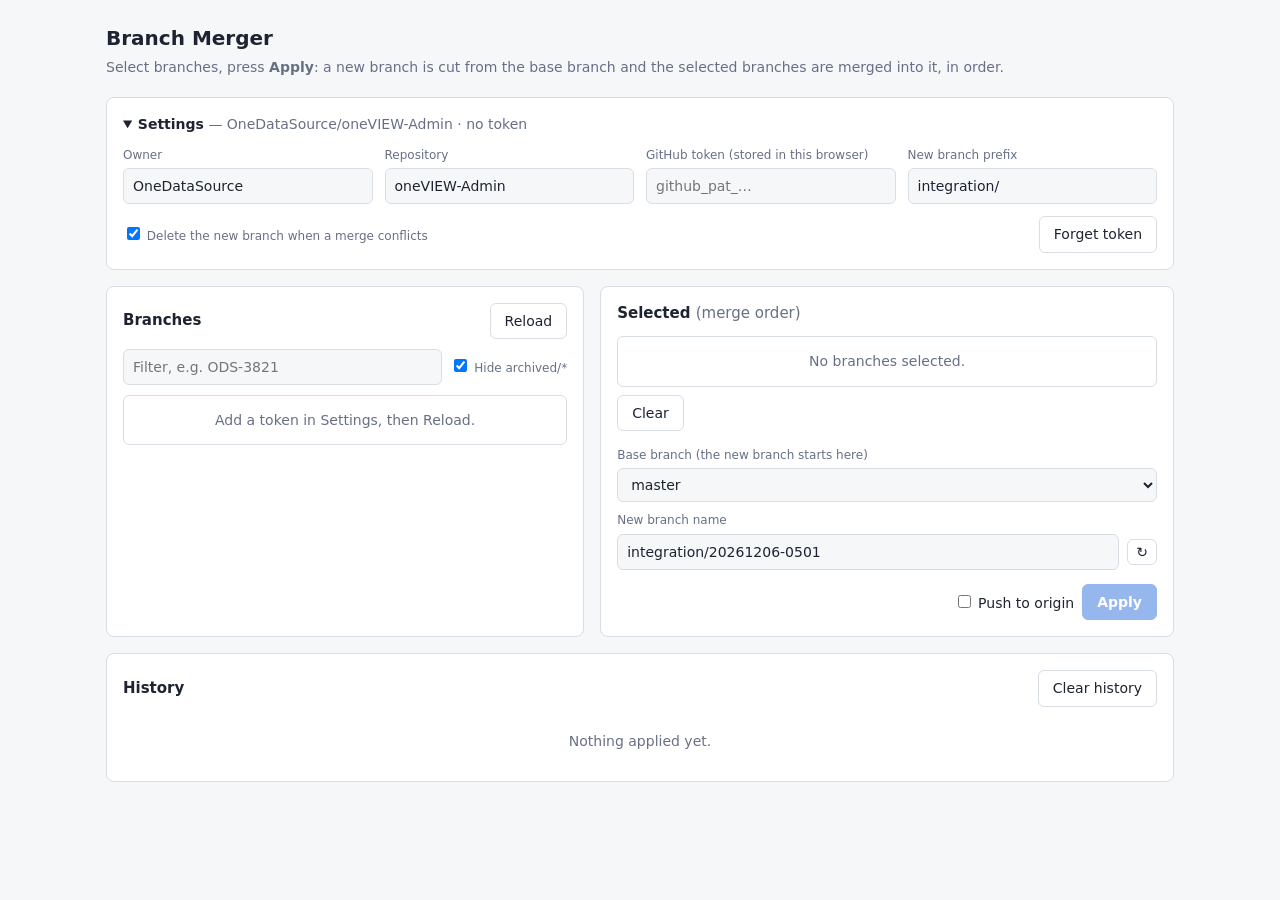
==== commit 5fb135ae: "Local clone source takes a repository folder path The page sends the folder with every helper reques" ====
--- a/branch-merger.html
+++ b/branch-merger.html
@@ -11,9 +11,7 @@
   Open this file directly in the browser (file://). Settings, the selection and the
   history of applies are kept in this browser's localStorage, token included: use a
   fine-grained token limited to this repository with "Contents: Read and write".
-  The token is only ever sent to api.github.com. Settings > Backup copies all of it to the
-  clipboard as JSON (token only on request) and imports it back from a paste, e.g. into
-  another browser or port.
+  The token is only ever sent to api.github.com.
 
   Local branches: run `python3 main.py` and open http://127.0.0.1:8765 instead.
   Settings > Source then offers "Local clone", which takes the repository folder: the
@@ -38,7 +36,6 @@
     }
   }
   * { box-sizing: border-box; }
-  [hidden] { display: none !important; }
   body { margin: 0; background: var(--bg); color: var(--text); font: 14px/1.45 system-ui, -apple-system, Segoe UI, sans-serif; }
   main { max-width: 1100px; margin: 0 auto; padding: 24px 16px 48px; }
   h1 { font-size: 20px; margin: 0 0 4px; }
@@ -115,72 +112,10 @@
   .hl.theirs, .hl.m-theirs { background: var(--theirs-bg); }
   .hl.base, .hl.m-base { background: var(--base-bg); }
   .hl.m-ours, .hl.m-base, .hl.m-sep, .hl.m-theirs { color: var(--muted); font-weight: 600; }
-  .topbar {
-    position: sticky; top: 0; z-index: 10; background: var(--panel); border-bottom: 1px solid var(--border);
-    box-shadow: 0 1px 3px rgba(0,0,0,.04);
-  }
-  .topbar-inner { max-width: 1100px; margin: 0 auto; padding: 8px 16px; display: flex; align-items: center; gap: 12px; }
-  .topbar-label { font-size: 11px; font-weight: 600; letter-spacing: .06em; text-transform: uppercase; color: var(--muted); flex: none; }
-  .ptabs { display: flex; gap: 4px; flex: 1; min-width: 0; overflow-x: auto; scrollbar-width: thin; padding: 2px 0; }
-  .ptabs .hint { color: var(--muted); font-size: 13px; white-space: nowrap; }
-  .ptab {
-    display: inline-flex; align-items: center; gap: 6px; flex: none; max-width: 260px;
-    padding: 4px 6px 4px 12px; border-radius: 999px; border: 1px solid transparent;
-    background: transparent; color: var(--text); font-size: 13px; cursor: pointer;
-  }
-  .ptab:hover { background: var(--row-hover); }
-  .ptab.active { background: var(--accent); color: var(--accent-text); }
-  .ptab:focus-visible { outline: 2px solid var(--accent); outline-offset: 2px; }
-  .ptab .pname { overflow: hidden; text-overflow: ellipsis; white-space: nowrap; font-weight: 500; }
-  .ptab .pcount { font: 11px ui-monospace, SFMono-Regular, Menlo, monospace; opacity: .7; }
-  .ptab .pdirty { width: 7px; height: 7px; border-radius: 50%; background: var(--warn); flex: none; }
-  .ptab.active .pdirty { background: var(--accent-text); }
-  .ptab .pdel {
-    display: inline-grid; place-items: center; width: 18px; height: 18px; border-radius: 50%;
-    font-size: 13px; line-height: 1; opacity: 0; color: inherit;
-  }
-  .ptab:hover .pdel, .ptab:focus-within .pdel, .ptab .pdel.armed { opacity: .75; }
-  .ptab .pdel:hover { opacity: 1; background: rgba(127,127,127,.25); }
-  .ptab .pdel.armed { width: auto; padding: 0 7px; border-radius: 999px; background: var(--err); color: #fff; opacity: 1; font-size: 11px; font-weight: 600; }
-  .pactions .pdanger { color: var(--err); }
-  .pactions .pdanger.armed { background: var(--err); border-color: var(--err); color: #fff; font-weight: 600; }
-  .pactions, .psave { display: flex; gap: 6px; flex: none; align-items: center; }
-  .pactions button, .psave button { padding: 4px 12px; font-size: 13px; }
-  .psave input { width: 180px; padding: 4px 9px; font-size: 13px; }
-  @media (max-width: 640px) {
-    .topbar-inner { flex-wrap: wrap; }
-    .topbar-label { display: none; }
-    .ptabs { flex-basis: 100%; order: 2; }
-  }
-  .settings-section { margin-top: 16px; padding-top: 14px; border-top: 1px solid var(--border); }
-  .settings-section h3 { font-size: 13.5px; margin: 0 0 10px; }
-  #jiraList { max-height: 320px; }
-  #jiraList .item { align-items: baseline; }
-  .jira-key { font: 12.5px ui-monospace, SFMono-Regular, Menlo, monospace; white-space: nowrap; }
-  .jira-summary { flex: 1; min-width: 0; word-break: break-word; }
-  .jira-who { font-size: 12.5px; color: var(--muted); white-space: nowrap; }
-  .tag.prog { color: var(--accent); border-color: var(--accent); }
-  @media (max-width: 640px) { .jira-who { display: none; } }
   .legend { display: inline-block; width: 10px; height: 10px; border-radius: 2px; vertical-align: -1px; margin: 0 3px 0 10px; }
 </style>
 </head>
 <body>
-<header class="topbar" id="profileBar" aria-label="Merge profiles">
-  <div class="topbar-inner">
-    <span class="topbar-label">Profiles</span>
-    <nav class="ptabs" id="profileTabs" role="tablist"></nav>
-    <form class="psave" id="profileForm" hidden>
-      <input id="profileName" type="text" placeholder="Profile name" aria-label="New profile name" autocomplete="off">
-      <button type="submit" class="primary">Save</button>
-      <button type="button" id="profileCancel" class="icon" title="Cancel (Esc)">×</button>
-    </form>
-    <div class="pactions" id="profileActions">
-      <button id="profileSave" title="Save the current selection and base into the active profile">Save</button>
-      <button id="profileSaveAs" title="Save the current selection, order and base as a new profile">Save as…</button>
-      <button id="profileDeleteAll" class="pdanger" title="Delete every saved profile">Delete all</button>
-    </div>
-  </div>
-</header>
 <main>
   <h1>Branch Merger</h1>
   <p class="sub">Select branches, press <b>Apply</b>: a new branch is cut from the base branch and the selected branches are merged into it, in order.</p>
@@ -207,58 +142,6 @@
         <span class="spacer"></span>
         <button id="forgetToken" class="github-only">Forget token</button>
       </div>
-      <div class="row" style="margin-top:12px;padding-top:12px;border-top:1px solid var(--border)">
-        <b style="font-size:13px">Backup</b>
-        <span class="muted" style="font-size:12.5px">Settings, profiles, selection and history, copied as JSON.</span>
-        <span class="spacer"></span>
-        <label style="margin:0;white-space:nowrap" title="Tokens are secrets: leave this off unless the copy stays with you"><input id="exportToken" type="checkbox"> Include GitHub and Jira tokens</label>
-        <button id="exportData" title="Copy everything stored in this browser to the clipboard">Export to clipboard</button>
-        <button id="importData" title="Paste a backup: it replaces everything stored in this browser">Import…</button>
-      </div>
-      <div id="backupStatus" style="font-size:12.5px;margin-top:6px" hidden></div>
-      <form id="importForm" style="margin-top:8px" hidden>
-        <label for="importText">Paste a backup copied with Export to clipboard. It replaces everything stored in this browser.</label>
-        <textarea id="importText" rows="6" spellcheck="false" style="width:100%;padding:7px 9px;border:1px solid var(--border);border-radius:6px;background:var(--bg);color:var(--text);font:12.5px ui-monospace,SFMono-Regular,Menlo,monospace"></textarea>
-        <div class="row" style="margin-top:6px">
-          <span class="spacer"></span>
-          <button type="button" id="importCancel">Cancel</button>
-          <button type="submit" class="primary">Import</button>
-        </div>
-      </form>
-
-      <div id="jiraSettings" class="settings-section">
-        <h3>Jira</h3>
-        <div class="grid">
-          <div><label for="jiraUrl">Jira site</label><input id="jiraUrl" type="text" placeholder="https://your-site.atlassian.net" autocomplete="off"></div>
-          <div><label for="jiraEmail">Jira email</label><input id="jiraEmail" type="text" autocomplete="off"></div>
-          <div><label for="jiraToken">Jira API token (stored in this browser)</label><input id="jiraToken" type="password" autocomplete="off" placeholder="ATATT…"></div>
-        </div>
-        <div class="row" style="margin-top:12px">
-          <span class="muted" style="font-size:12.5px">Create a token at <a href="https://id.atlassian.com/manage-profile/security/api-tokens" target="_blank" rel="noopener">id.atlassian.com</a>. Leave all three empty to use the helper's JIRA_* environment variables.</span>
-          <span class="spacer"></span>
-          <button id="forgetJiraToken">Forget Jira token</button>
-        </div>
-      </div>
-    </details>
-  </section>
-
-  <section class="panel" id="jiraBox">
-    <details id="jiraDetails">
-      <summary><b>Jira</b> <span class="muted" id="jiraSummary"></span></summary>
-      <div id="jiraBody" style="margin-top:12px">
-        <div class="row">
-          <select id="jiraFilter" style="width:auto;max-width:300px" aria-label="Saved filter"></select>
-          <input id="jql" type="text" style="flex:1;min-width:240px" aria-label="JQL" placeholder="JQL, e.g. project = ODS AND sprint in openSprints() ORDER BY key">
-          <button id="jiraRun" class="primary">Search</button>
-        </div>
-        <div class="row" style="margin:10px 0">
-          <span class="muted" id="jiraCount"></span>
-          <span class="spacer"></span>
-          <button id="jiraSelectAll" title="Add the branches of every issue listed to the selection">Select all matching branches</button>
-        </div>
-        <div class="list" id="jiraList"></div>
-        <div class="row" style="margin-top:8px"><button id="jiraMore" hidden>Load more</button></div>
-      </div>
     </details>
   </section>
 
@@ -354,15 +237,6 @@
     hideArchived: true,
     deleteOnFail: true,
     history: [],
-    // saved merges, switched between with Load: [{ name, base, branches, at }]
-    profiles: [],
-    activeProfile: '',
-    jiraUrl: '',
-    jiraEmail: '',
-    jiraToken: '',
-    jql: '',
-    jiraFilter: '',
-    jiraOpen: true,
   };
   // branches that must never be the new branch
   const PROTECTED = /^(master|main|staging|development|release\/.*|hotfix\/.*)$/;
@@ -415,61 +289,6 @@
     }
     try { localStorage.setItem(COMPARE_KEY, JSON.stringify(compares)); } catch { /* cache only */ }
   }
-
-  // ---------------------------------------------------------------- export / import
-
-  // Every localStorage key of this page starts with this prefix: the backup takes them all,
-  // so keys added later are exported without touching this code.
-  const PREFIX = 'branchMerger.';
-  const BACKUP_FORMAT = 'branch-merger-backup';
-
-  function ownKeys() {
-    const keys = [];
-    for (let i = 0; i < localStorage.length; i++) {
-      const k = localStorage.key(i);
-      if (k?.startsWith(PREFIX)) keys.push(k);
-    }
-    return keys.sort();
-  }
-
-  /** The backup as JSON text, and the main state it holds. */
-  function exportData(includeToken) {
-    save();
-    saveCompares();
-    const data = {};
-    for (const k of ownKeys()) {
-      try { data[k] = JSON.parse(localStorage.getItem(k)); } catch { data[k] = localStorage.getItem(k); }
-    }
-    if (!includeToken && data[KEY]) data[KEY] = { ...data[KEY], token: '', jiraToken: '' };
-    const backup = { format: BACKUP_FORMAT, version: 1, exportedAt: new Date().toISOString(), data };
-    return { text: JSON.stringify(backup, null, 2), stored: data[KEY] || {} };
-  }
-
-  /** Replace this page's stored data with a backup's. Throws when the file is not a backup. */
-  function importData(text) {
-    let file;
-    try { file = JSON.parse(text); } catch { throw new Error('This is not JSON.'); }
-    if (file?.format !== BACKUP_FORMAT || !file.data || typeof file.data !== 'object') {
-      throw new Error('This is not a Branch Merger backup (copied with Export to clipboard).');
-    }
-    const entries = Object.entries(file.data).filter(([k]) => k.startsWith(PREFIX));
-    if (!entries.length) throw new Error('The backup holds no data.');
-    const incoming = Object.fromEntries(entries);
-    // a backup made without the tokens keeps the tokens already in this browser
-    for (const t of ['token', 'jiraToken']) {
-      if (incoming[KEY] && !incoming[KEY][t] && state[t]) incoming[KEY] = { ...incoming[KEY], [t]: state[t] };
-    }
-    for (const k of ownKeys()) localStorage.removeItem(k);
-    for (const [k, v] of Object.entries(incoming)) {
-      localStorage.setItem(k, typeof v === 'string' ? v : JSON.stringify(v));
-    }
-    return incoming[KEY] || {};
-  }
-
-  const count = (n, one, many) => `${n} ${n === 1 ? one : many}`;
-  const describe = (s) => `${count(s.profiles?.length || 0, 'profile', 'profiles')}, ${count(s.history?.length || 0, 'history entry', 'history entries')}`;
-  // shown once after the reload that follows an import
-  const IMPORTED_NOTE = 'branchMerger:imported';
 
   // ---------------------------------------------------------------- dom helpers
 
@@ -833,8 +652,6 @@
     $('hideArchived').checked = state.hideArchived;
     $('sourceBox').hidden = !HELPER;
     $('source').value = state.source;
-    $('jiraSettings').hidden = !HELPER; // Jira goes through the helper
-    for (const id of ['jiraUrl', 'jiraEmail', 'jiraToken']) $(id).value = state[id];
     $('settingsSummary').textContent = isLocal()
       ? `— local clone${state.localPath ? ` · ${state.localPath}` : ' · no folder'}`
       : `— ${state.owner}/${state.repo}${state.token ? '' : ' · no token'}`;
@@ -925,8 +742,6 @@
     $('pushBox').hidden = !isLocal();
     $('pushNew').disabled = running;
     $('apply').textContent = isLocal() && $('pushNew').checked ? 'Apply & push' : 'Apply';
-    renderProfiles(); // the "(modified)" note follows the selection and base
-    renderJira(); // the issues' branch buttons follow the selection and the branch list
   }
 
   function renderBase() {
@@ -973,246 +788,12 @@
     box.append(table);
   }
 
-  /** True when the selection and base are exactly what the profile saved. */
-  const matchesProfile = (p) => p.base === state.base
-    && p.branches.length === state.selected.length && p.branches.every((n, i) => n === state.selected[i]);
-
-  const activeProfile = () => state.profiles.find((p) => p.name === state.activeProfile);
-
-  function renderProfiles() {
-    const tabs = $('profileTabs');
-    tabs.replaceChildren();
-    if (!state.profiles.length) {
-      tabs.append(el('span', { class: 'hint' }, 'Select branches, then Save as… to keep this merge as a profile.'));
-    }
-    for (const p of state.profiles) {
-      const isActive = p.name === state.activeProfile;
-      const dirty = isActive && !matchesProfile(p);
-      const del = el('span', {
-        class: `pdel${deleteArmed === p.name ? ' armed' : ''}`,
-        role: 'button',
-        title: deleteArmed === p.name ? 'Click again to delete' : `Delete ${p.name}`,
-        onclick: (e) => { e.stopPropagation(); deleteProfile(p.name); },
-      }, deleteArmed === p.name ? 'Delete?' : '×');
-      tabs.append(el('button', {
-        class: `ptab${isActive ? ' active' : ''}`,
-        role: 'tab',
-        ariaSelected: String(isActive),
-        disabled: running,
-        title: `${p.base} ← ${p.branches.join(', ')}${dirty ? '\n(unsaved changes)' : ''}`,
-        onclick: () => loadProfile(p.name),
-      },
-        el('span', { class: 'pname' }, p.name),
-        el('span', { class: 'pcount' }, String(p.branches.length)),
-        dirty ? el('span', { class: 'pdirty', title: 'Unsaved changes' }) : null,
-        del,
-      ));
-    }
-    const active = activeProfile();
-    const editing = !$('profileForm').hidden;
-    $('profileActions').hidden = editing;
-    $('profileSave').hidden = !active;
-    $('profileSave').disabled = running || !state.selected.length || matchesProfile(active || { branches: [] });
-    $('profileSaveAs').disabled = running || !state.selected.length;
-    const all = $('profileDeleteAll');
-    all.hidden = !state.profiles.length;
-    all.disabled = running;
-    all.classList.toggle('armed', deleteArmed === ALL);
-    all.textContent = deleteArmed === ALL ? `Delete ${state.profiles.length}?` : 'Delete all';
-    tabs.querySelector('.ptab.active')?.scrollIntoView({ block: 'nearest', inline: 'nearest' });
-  }
-
-  function storeProfile(name) {
-    const entry = { name, base: state.base, branches: [...state.selected], at: Date.now() };
-    const i = state.profiles.findIndex((p) => p.name === name);
-    if (i >= 0) state.profiles[i] = entry;
-    else state.profiles = [...state.profiles, entry].sort((a, b) => a.name.localeCompare(b.name));
-    state.activeProfile = name;
-    save();
-  }
-
-  function openSaveAs() {
-    $('profileForm').hidden = false;
-    $('profileName').value = '';
-    renderProfiles();
-    $('profileName').focus();
-  }
-  function closeSaveAs() {
-    $('profileForm').hidden = true;
-    renderProfiles();
-  }
-
-  function loadProfile(name) {
-    const p = state.profiles.find((x) => x.name === name);
-    if (!p || running) return;
-    state.selected = p.branches.filter((n) => n !== p.base);
-    if (!branches.length || branches.includes(p.base)) state.base = p.base;
-    state.activeProfile = p.name;
-    save();
-    renderAll();
-  }
-
-  // a second click within 3 s deletes, so a stray click cannot lose a profile
-  // deleteArmed holds a profile name, or ALL while Delete all waits for its second click
-  const ALL = Symbol('all');
-  let deleteArmed = null;
-  function deleteProfile(name) {
-    if (deleteArmed !== name) {
-      deleteArmed = name;
-      renderProfiles();
-      setTimeout(() => { if (deleteArmed === name) { deleteArmed = null; renderProfiles(); } }, 3000);
-      return;
-    }
-    deleteArmed = null;
-    state.profiles = name === ALL ? [] : state.profiles.filter((p) => p.name !== name);
-    if (name === ALL || state.activeProfile === name) state.activeProfile = '';
-    save();
-    renderProfiles();
-  }
-
   function renderAll() {
     renderSettings();
     renderBase();
     renderBranches();
     renderSelected();
     renderHistory();
-  }
-
-  // ---------------------------------------------------------------- jira (local helper)
-
-  // The helper calls Jira for the page (Jira does not allow browser calls from other
-  // sites), so the panel needs the page served by main.py. Results are not saved.
-  const jira = { filters: [], url: '', issues: [], next: null, jql: '', loading: false, error: null, setup: null };
-  let jiraRun = 0;
-  // sent with every Jira request; all empty: the helper uses its JIRA_* environment
-  const jiraSettings = () => ({ url: state.jiraUrl, email: state.jiraEmail, token: state.jiraToken });
-
-  /** Listed branches whose name has the issue key as a whole token: ODS-38 is not ODS-382. */
-  function branchesFor(key) {
-    const re = new RegExp(`(^|[^a-z0-9])${key.replace(/[.*+?^${}()|[\]\\]/g, '\\$&')}(?![0-9])`, 'i');
-    return listed().filter((n) =>
-      re.test(n) && n !== state.base && !PROTECTED.test(n) && (!state.hideArchived || !ARCHIVED.test(n)));
-  }
-
-  async function loadJiraFilters() {
-    if (!HELPER) return renderJira();
-    try {
-      const { status, data } = await helper('/jira/filters', { method: 'POST', body: { jira: jiraSettings() } });
-      if (status !== 200) throw new Error(data?.error || `Loading Jira filters failed (${status})`);
-      jira.filters = data.filters;
-      jira.url = data.url;
-      jira.setup = null;
-    } catch (e) {
-      jira.filters = [];
-      jira.setup = e.message;
-    }
-    renderJiraFilters();
-    renderJira();
-    if (!jira.setup && state.jql) searchJira();
-  }
-
-  async function searchJira(more = false) {
-    const jql = more ? jira.jql : $('jql').value.trim();
-    if (!jql) return;
-    const run = ++jiraRun;
-    jira.loading = true;
-    jira.error = null;
-    if (!more) { jira.issues = []; jira.next = null; jira.jql = jql; }
-    renderJira();
-    try {
-      const { status, data } = await helper('/jira/search', { method: 'POST', body: { jql, next: more ? jira.next : null, jira: jiraSettings() } });
-      if (run !== jiraRun) return; // a newer search started meanwhile
-      if (status !== 200) throw new Error(data?.error || `Jira search failed (${status})`);
-      jira.issues = [...jira.issues, ...data.issues];
-      jira.next = data.next;
-      jira.url = data.url;
-    } catch (e) {
-      if (run !== jiraRun) return;
-      jira.error = e.message;
-    }
-    jira.loading = false;
-    renderJira();
-  }
-
-  /** Add the branches of these issues to the selection; if all are in it already, remove them. */
-  function selectForIssues(keys) {
-    const names = [...new Set(keys.flatMap(branchesFor))];
-    if (!names.length) return;
-    const all = names.every((n) => state.selected.includes(n));
-    state.selected = all
-      ? state.selected.filter((n) => !names.includes(n))
-      : [...state.selected, ...names.filter((n) => !state.selected.includes(n))];
-    save();
-    renderBranches();
-    renderSelected();
-  }
-
-  function renderJiraFilters() {
-    const select = $('jiraFilter');
-    select.replaceChildren(el('option', { value: '' }, 'Custom JQL'));
-    for (const f of jira.filters) {
-      select.append(el('option', { value: f.id, selected: f.id === state.jiraFilter }, `${f.favourite ? '★ ' : ''}${f.name}`));
-    }
-    if (!jira.filters.some((f) => f.id === state.jiraFilter)) select.value = '';
-  }
-
-  function issueRow(issue) {
-    const names = branchesFor(issue.key);
-    const picked = names.filter((n) => state.selected.includes(n)).length;
-    const statusClass = { done: 'ok', indeterminate: 'prog' }[issue.category] || '';
-    let branchControl;
-    if (!branches.length) branchControl = null;
-    else if (!names.length) branchControl = el('span', { class: 'tag', title: `No branch name contains ${issue.key}` }, 'no branch');
-    else {
-      const label = picked === names.length ? `✓ ${names.length} selected` : `+ ${names.length - picked} branch${names.length - picked === 1 ? '' : 'es'}`;
-      branchControl = el('button', {
-        class: `tag${picked === names.length ? ' ok' : ''}`,
-        title: `${names.join('\n')}\n\n${picked === names.length ? 'Click to remove them from the selection' : 'Click to add them to the selection'}`,
-        disabled: running,
-        onclick: () => selectForIssues([issue.key]),
-      }, label);
-    }
-    return el('div', { class: 'item' },
-      el('a', { class: 'jira-key', href: `${jira.url}/browse/${encodeURIComponent(issue.key)}`, target: '_blank', rel: 'noopener' }, issue.key),
-      el('span', { class: 'jira-summary', title: [issue.type, issue.priority].filter(Boolean).join(' · ') }, issue.summary),
-      issue.assignee ? el('span', { class: 'jira-who' }, issue.assignee) : null,
-      el('span', { class: `tag ${statusClass}` }, issue.status),
-      branchControl,
-      el('button', {
-        class: 'icon', title: `Filter the branch list by ${issue.key}`,
-        onclick: () => { $('filter').value = issue.key; renderBranches(); $('filter').scrollIntoView({ block: 'nearest', behavior: 'smooth' }); },
-      }, '⌕'),
-    );
-  }
-
-  function renderJira() {
-    const list = $('jiraList');
-    const summary = $('jiraSummary');
-    $('jiraDetails').open = state.jiraOpen;
-    for (const id of ['jiraFilter', 'jql', 'jiraRun']) $(id).disabled = !HELPER || Boolean(jira.setup);
-    $('jiraRun').disabled ||= jira.loading;
-    $('jiraMore').hidden = !jira.next;
-    $('jiraMore').disabled = jira.loading;
-
-    const empty = (text, cls = '') => {
-      list.replaceChildren(el('div', { class: `empty ${cls}` }, text));
-      $('jiraCount').textContent = '';
-      $('jiraSelectAll').hidden = true;
-    };
-    if (!HELPER) { summary.textContent = '— needs the local helper'; return empty('Run python3 main.py --repo <clone> and open http://127.0.0.1:8765 to search Jira.'); }
-    if (jira.setup) { summary.textContent = '— not set up'; return empty(jira.setup, 'err'); }
-
-    summary.textContent = jira.issues.length ? `— ${jira.issues.length}${jira.next ? '+' : ''} issues` : '';
-    if (jira.error) return empty(jira.error, 'err');
-    if (!jira.issues.length) return empty(jira.loading ? 'Searching…' : jira.jql ? 'No issues match.' : 'Pick a saved filter or type JQL, then Search.');
-
-    const matched = jira.issues.filter((i) => branchesFor(i.key).length).length;
-    $('jiraCount').textContent = branches.length
-      ? `${jira.issues.length}${jira.next ? '+' : ''} issues, ${matched} with a branch`
-      : `${jira.issues.length}${jira.next ? '+' : ''} issues · Reload branches to match them`;
-    $('jiraSelectAll').hidden = !matched;
-    $('jiraSelectAll').disabled = running;
-    list.replaceChildren(...jira.issues.map(issueRow));
   }
 
   // ---------------------------------------------------------------- actions
@@ -1504,126 +1085,9 @@
   const setConflictsOpen = (open) => { for (const d of $('conflictFiles').querySelectorAll('details')) d.open = open; };
   $('expandConflicts').addEventListener('click', () => setConflictsOpen(true));
   $('collapseConflicts').addEventListener('click', () => setConflictsOpen(false));
-  $('profileSave').addEventListener('click', () => { if (activeProfile()) { storeProfile(state.activeProfile); renderProfiles(); } });
-  $('profileSaveAs').addEventListener('click', openSaveAs);
-  $('profileDeleteAll').addEventListener('click', () => deleteProfile(ALL));
-  $('profileCancel').addEventListener('click', closeSaveAs);
-  $('profileName').addEventListener('keydown', (e) => { if (e.key === 'Escape') closeSaveAs(); });
-  $('profileForm').addEventListener('submit', (e) => {
-    e.preventDefault();
-    const name = $('profileName').value.trim();
-    if (!name || !state.selected.length) { $('profileName').focus(); return; }
-    storeProfile(name); // an existing name is overwritten
-    closeSaveAs();
-  });
   $('clearHistory').addEventListener('click', () => { state.history = []; save(); renderHistory(); });
-  // a changed Jira connection starts over: new filters, no results from the old one
-  const jiraChanged = () => {
-    jiraRun++;
-    Object.assign(jira, { issues: [], next: null, jql: '', loading: false, error: null });
-    save();
-    loadJiraFilters();
-  };
-  for (const id of ['jiraUrl', 'jiraEmail', 'jiraToken']) {
-    $(id).addEventListener('change', (e) => { state[id] = e.target.value.trim(); jiraChanged(); });
-  }
-  $('forgetJiraToken').addEventListener('click', () => { state.jiraToken = ''; $('jiraToken').value = ''; jiraChanged(); });
-  $('jiraDetails').addEventListener('toggle', (e) => { state.jiraOpen = e.target.open; save(); });
-  $('jiraFilter').addEventListener('change', (e) => {
-    state.jiraFilter = e.target.value;
-    const f = jira.filters.find((x) => x.id === state.jiraFilter);
-    if (f) { $('jql').value = f.jql; state.jql = f.jql; }
-    save();
-    if (f) searchJira();
-  });
-  $('jql').addEventListener('input', (e) => {
-    state.jql = e.target.value;
-    // edited away from the saved filter: it is custom JQL now
-    if (state.jiraFilter && jira.filters.find((x) => x.id === state.jiraFilter)?.jql !== state.jql) {
-      state.jiraFilter = '';
-      $('jiraFilter').value = '';
-    }
-    save();
-  });
-  $('jql').addEventListener('keydown', (e) => { if (e.key === 'Enter') searchJira(); });
-  $('jiraRun').addEventListener('click', () => searchJira());
-  $('jiraMore').addEventListener('click', () => searchJira(true));
-  $('jiraSelectAll').addEventListener('click', () => {
-    const keys = jira.issues.map((i) => i.key);
-    const names = [...new Set(keys.flatMap(branchesFor))];
-    // always adds here: unlike a row's button it never removes
-    state.selected = [...state.selected, ...names.filter((n) => !state.selected.includes(n))];
-    save();
-    renderBranches();
-    renderSelected();
-  });
-
-  const backupStatus = (text, cls) => {
-    const box = $('backupStatus');
-    box.hidden = false;
-    box.className = cls;
-    box.textContent = text;
-  };
-  $('exportData').addEventListener('click', async () => {
-    const withToken = $('exportToken').checked;
-    let backup;
-    try {
-      backup = exportData(withToken);
-    } catch (e) {
-      backupStatus(`Export failed: ${e.message}`, 'err');
-      return;
-    }
-    const { text, stored } = backup;
-    const hasToken = Boolean(stored.token || stored.jiraToken);
-    const tokenNote = withToken && hasToken ? ', tokens included: keep it private' : ', without the tokens';
-    try {
-      await navigator.clipboard.writeText(text);
-      backupStatus(`Copied ${describe(stored)} to the clipboard${tokenNote}.`, withToken && hasToken ? 'warn' : 'ok');
-    } catch {
-      // clipboard blocked (permissions, insecure origin): show the text to copy by hand
-      $('importForm').hidden = true;
-      backupStatus(`The browser blocked the clipboard. Copy the text below by hand (${describe(stored)}${tokenNote}).`, 'warn');
-      const box = el('textarea', { rows: 6, readOnly: true, spellcheck: false, value: text, style: 'width:100%;margin-top:6px;font:12.5px ui-monospace,SFMono-Regular,Menlo,monospace;background:var(--bg);color:var(--text);border:1px solid var(--border);border-radius:6px;padding:7px 9px' });
-      $('backupStatus').append(box);
-      box.select();
-    }
-  });
-  const closeImport = () => { $('importForm').hidden = true; $('importText').value = ''; };
-  $('importData').addEventListener('click', () => {
-    if (running) return;
-    $('backupStatus').hidden = true;
-    $('importForm').hidden = false;
-    $('importText').focus();
-  });
-  $('importCancel').addEventListener('click', closeImport);
-  $('importText').addEventListener('keydown', (e) => { if (e.key === 'Escape') closeImport(); });
-  $('importForm').addEventListener('submit', (e) => {
-    e.preventDefault();
-    const text = $('importText').value.trim();
-    if (!text) { $('importText').focus(); return; }
-    let s;
-    try {
-      s = importData(text);
-    } catch (err) {
-      backupStatus(`Import failed: ${err.message} Nothing was changed.`, 'err');
-      return;
-    }
-    try { sessionStorage.setItem(IMPORTED_NOTE, `Imported ${describe(s)}.`); } catch { /* note only */ }
-    // start over from the imported data, exactly as on a fresh page load
-    location.reload();
-  });
-  try {
-    const note = sessionStorage.getItem(IMPORTED_NOTE);
-    if (note) {
-      sessionStorage.removeItem(IMPORTED_NOTE);
-      $('settingsBox').open = true;
-      backupStatus(note, 'ok');
-    }
-  } catch { /* note only */ }
 
   $('newName').value = state.prefix + stamp();
-  $('jql').value = state.jql;
-  renderJiraFilters();
   renderAll();
   (async () => {
     // first visit in local mode: start from the folder given to the helper with --repo
@@ -1635,8 +1099,6 @@
     }
     if (ready()) reload();
   })();
-  if (ready()) reload();
-  loadJiraFilters();
 })();
 </script>
 </body>
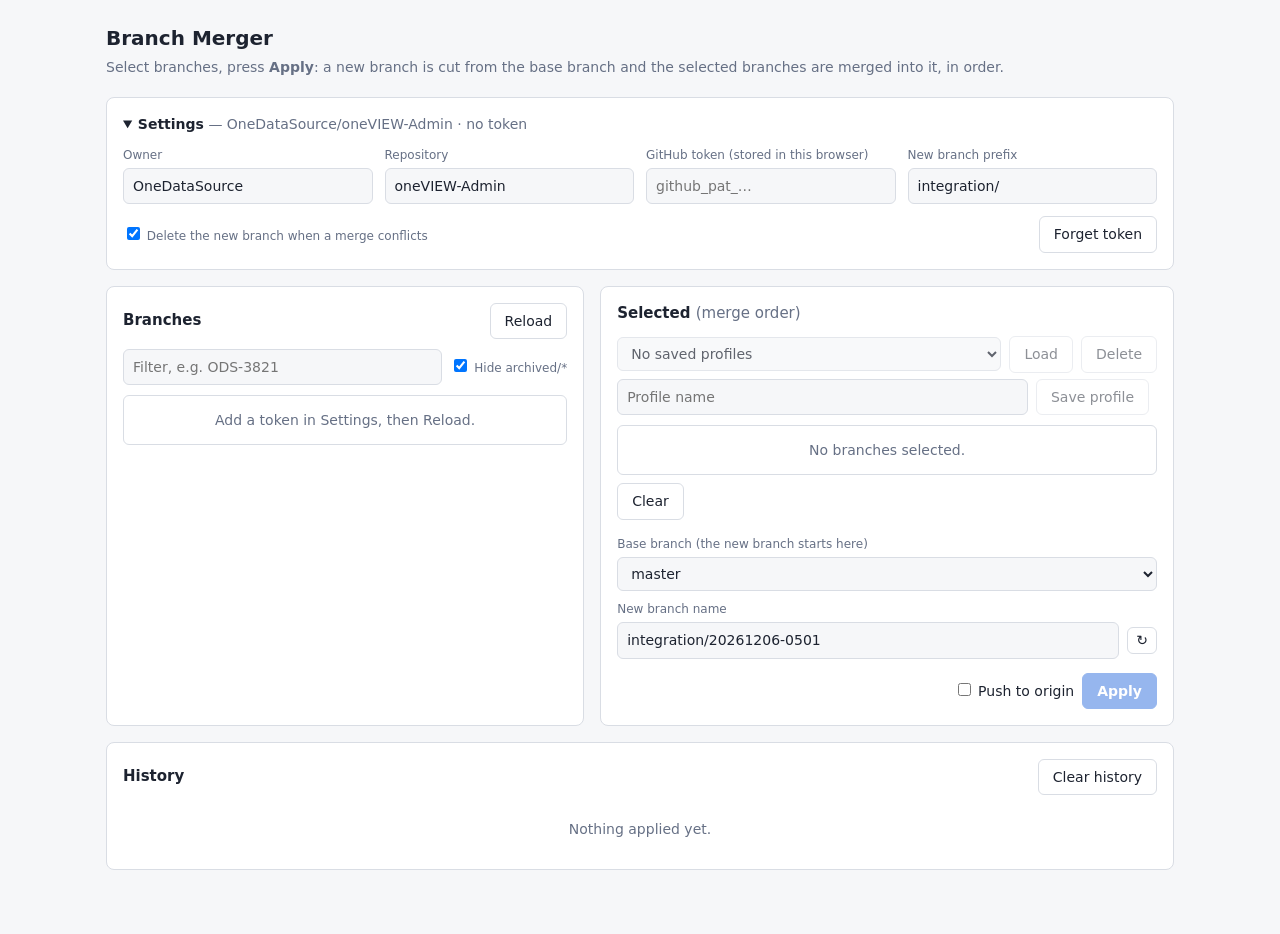
==== commit 86e39436: "Add merge profiles to switch quickly between similar merges Save, list, load and delete named profil" ====
--- a/branch-merger.html
+++ b/branch-merger.html
@@ -162,6 +162,16 @@
 
     <section class="panel">
       <h2>Selected <span class="muted" style="font-weight:400">(merge order)</span></h2>
+      <div class="row" style="margin-bottom:6px">
+        <select id="profileSel" style="flex:1;min-width:160px" aria-label="Saved profiles"></select>
+        <button id="profileLoad" title="Replace the selection and base with this profile">Load</button>
+        <button id="profileDelete" title="Delete this profile">Delete</button>
+      </div>
+      <div class="row" style="margin-bottom:10px">
+        <input id="profileName" type="text" style="flex:1;min-width:160px" placeholder="Profile name" aria-label="Profile name">
+        <button id="profileSave" title="Save the selected branches, their order and the base branch under this name (overwrites a profile with the same name)">Save profile</button>
+        <span id="profileMsg" class="muted" style="font-size:12.5px"></span>
+      </div>
       <div class="list" id="selectedList"></div>
       <div class="row" style="margin-top:8px">
         <button id="clearSel">Clear</button>
@@ -237,6 +247,9 @@
     hideArchived: true,
     deleteOnFail: true,
     history: [],
+    // saved merges, switched between with Load: [{ name, base, branches, at }]
+    profiles: [],
+    activeProfile: '',
   };
   // branches that must never be the new branch
   const PROTECTED = /^(master|main|staging|development|release\/.*|hotfix\/.*)$/;
@@ -742,6 +755,7 @@
     $('pushBox').hidden = !isLocal();
     $('pushNew').disabled = running;
     $('apply').textContent = isLocal() && $('pushNew').checked ? 'Apply & push' : 'Apply';
+    renderProfiles(); // the "(modified)" note follows the selection and base
   }
 
   function renderBase() {
@@ -786,6 +800,78 @@
       ));
     }
     box.append(table);
+  }
+
+  /** True when the selection and base are exactly what the profile saved. */
+  const matchesProfile = (p) => p.base === state.base
+    && p.branches.length === state.selected.length && p.branches.every((n, i) => n === state.selected[i]);
+
+  function renderProfiles() {
+    const select = $('profileSel');
+    const picked = select.value || state.activeProfile;
+    select.replaceChildren();
+    if (!state.profiles.length) select.append(el('option', { value: '' }, 'No saved profiles'));
+    for (const p of state.profiles) {
+      const label = `${p.name} · ${p.branches.length} branch${p.branches.length === 1 ? '' : 'es'} on ${p.base}`;
+      select.append(el('option', { value: p.name, selected: p.name === picked, title: p.branches.join('\n') }, label));
+    }
+    select.disabled = !state.profiles.length;
+    $('profileLoad').disabled = running || !state.profiles.length;
+    $('profileDelete').disabled = running || !state.profiles.length;
+    $('profileSave').disabled = running || !state.selected.length;
+    const active = state.profiles.find((p) => p.name === state.activeProfile);
+    $('profileMsg').textContent = active ? (matchesProfile(active) ? `Loaded: ${active.name}` : `${active.name} (modified)`) : '';
+  }
+
+  function saveProfile() {
+    const name = $('profileName').value.trim();
+    if (!name) { $('profileName').focus(); return; }
+    if (!state.selected.length) return;
+    const entry = { name, base: state.base, branches: [...state.selected], at: Date.now() };
+    const i = state.profiles.findIndex((p) => p.name === name);
+    if (i >= 0) state.profiles[i] = entry;
+    else state.profiles = [...state.profiles, entry].sort((a, b) => a.name.localeCompare(b.name));
+    state.activeProfile = name;
+    save();
+    renderProfiles();
+    $('profileSel').value = name;
+  }
+
+  function loadProfile() {
+    const p = state.profiles.find((x) => x.name === $('profileSel').value);
+    if (!p) return;
+    state.selected = p.branches.filter((n) => n !== p.base);
+    if (!branches.length || branches.includes(p.base)) state.base = p.base;
+    state.activeProfile = p.name;
+    $('profileName').value = p.name;
+    save();
+    renderAll();
+  }
+
+  // a second click within 3 s deletes, so a stray click cannot lose a profile
+  let deleteArmed = null;
+  function disarmDelete() {
+    deleteArmed = null;
+    $('profileDelete').textContent = 'Delete';
+    $('profileDelete').classList.remove('err');
+  }
+  function deleteProfile() {
+    const name = $('profileSel').value;
+    if (!name) return;
+    if (deleteArmed !== name) {
+      deleteArmed = name;
+      $('profileDelete').textContent = 'Confirm delete';
+      $('profileDelete').classList.add('err');
+      setTimeout(() => { if (deleteArmed === name) disarmDelete(); }, 3000);
+      return;
+    }
+    disarmDelete();
+    state.profiles = state.profiles.filter((p) => p.name !== name);
+    if (state.activeProfile === name) state.activeProfile = '';
+    if ($('profileName').value.trim() === name) $('profileName').value = '';
+    save();
+    $('profileSel').value = '';
+    renderProfiles();
   }
 
   function renderAll() {
@@ -1085,9 +1171,18 @@
   const setConflictsOpen = (open) => { for (const d of $('conflictFiles').querySelectorAll('details')) d.open = open; };
   $('expandConflicts').addEventListener('click', () => setConflictsOpen(true));
   $('collapseConflicts').addEventListener('click', () => setConflictsOpen(false));
+  $('profileSave').addEventListener('click', saveProfile);
+  $('profileName').addEventListener('keydown', (e) => { if (e.key === 'Enter') saveProfile(); });
+  $('profileLoad').addEventListener('click', loadProfile);
+  $('profileDelete').addEventListener('click', deleteProfile);
+  $('profileSel').addEventListener('change', (e) => {
+    disarmDelete();
+    if (e.target.value) $('profileName').value = e.target.value;
+  });
   $('clearHistory').addEventListener('click', () => { state.history = []; save(); renderHistory(); });
 
   $('newName').value = state.prefix + stamp();
+  $('profileName').value = state.activeProfile;
   renderAll();
   (async () => {
     // first visit in local mode: start from the folder given to the helper with --repo
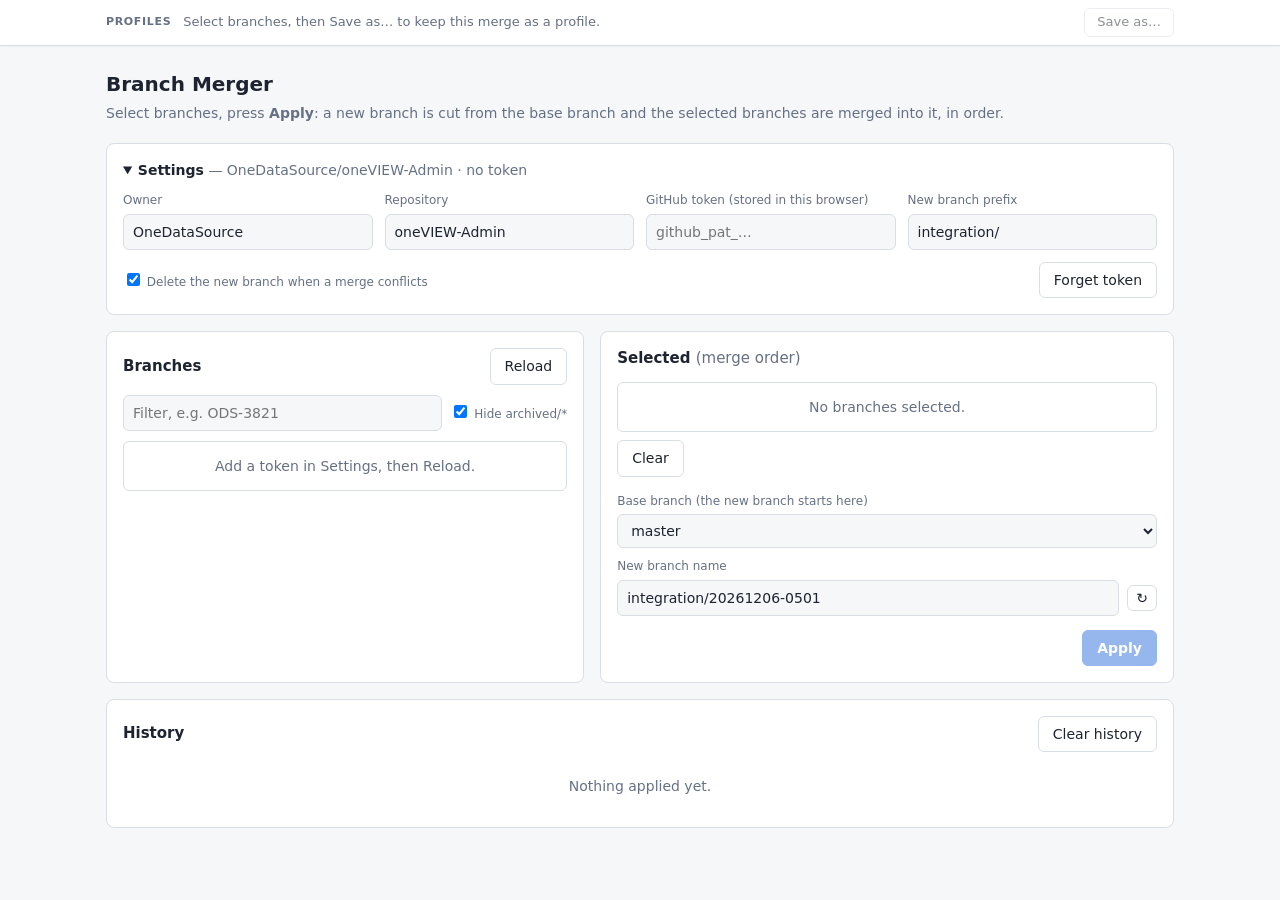
==== commit de438f86: "Move profiles to a top bar of tabs and add Delete all Profiles switch with one click from a sticky t" ====
--- a/branch-merger.html
+++ b/branch-merger.html
@@ -36,6 +36,7 @@
     }
   }
   * { box-sizing: border-box; }
+  [hidden] { display: none !important; }
   body { margin: 0; background: var(--bg); color: var(--text); font: 14px/1.45 system-ui, -apple-system, Segoe UI, sans-serif; }
   main { max-width: 1100px; margin: 0 auto; padding: 24px 16px 48px; }
   h1 { font-size: 20px; margin: 0 0 4px; }
@@ -112,10 +113,63 @@
   .hl.theirs, .hl.m-theirs { background: var(--theirs-bg); }
   .hl.base, .hl.m-base { background: var(--base-bg); }
   .hl.m-ours, .hl.m-base, .hl.m-sep, .hl.m-theirs { color: var(--muted); font-weight: 600; }
+  .topbar {
+    position: sticky; top: 0; z-index: 10; background: var(--panel); border-bottom: 1px solid var(--border);
+    box-shadow: 0 1px 3px rgba(0,0,0,.04);
+  }
+  .topbar-inner { max-width: 1100px; margin: 0 auto; padding: 8px 16px; display: flex; align-items: center; gap: 12px; }
+  .topbar-label { font-size: 11px; font-weight: 600; letter-spacing: .06em; text-transform: uppercase; color: var(--muted); flex: none; }
+  .ptabs { display: flex; gap: 4px; flex: 1; min-width: 0; overflow-x: auto; scrollbar-width: thin; padding: 2px 0; }
+  .ptabs .hint { color: var(--muted); font-size: 13px; white-space: nowrap; }
+  .ptab {
+    display: inline-flex; align-items: center; gap: 6px; flex: none; max-width: 260px;
+    padding: 4px 6px 4px 12px; border-radius: 999px; border: 1px solid transparent;
+    background: transparent; color: var(--text); font-size: 13px; cursor: pointer;
+  }
+  .ptab:hover { background: var(--row-hover); }
+  .ptab.active { background: var(--accent); color: var(--accent-text); }
+  .ptab:focus-visible { outline: 2px solid var(--accent); outline-offset: 2px; }
+  .ptab .pname { overflow: hidden; text-overflow: ellipsis; white-space: nowrap; font-weight: 500; }
+  .ptab .pcount { font: 11px ui-monospace, SFMono-Regular, Menlo, monospace; opacity: .7; }
+  .ptab .pdirty { width: 7px; height: 7px; border-radius: 50%; background: var(--warn); flex: none; }
+  .ptab.active .pdirty { background: var(--accent-text); }
+  .ptab .pdel {
+    display: inline-grid; place-items: center; width: 18px; height: 18px; border-radius: 50%;
+    font-size: 13px; line-height: 1; opacity: 0; color: inherit;
+  }
+  .ptab:hover .pdel, .ptab:focus-within .pdel, .ptab .pdel.armed { opacity: .75; }
+  .ptab .pdel:hover { opacity: 1; background: rgba(127,127,127,.25); }
+  .ptab .pdel.armed { width: auto; padding: 0 7px; border-radius: 999px; background: var(--err); color: #fff; opacity: 1; font-size: 11px; font-weight: 600; }
+  .pactions .pdanger { color: var(--err); }
+  .pactions .pdanger.armed { background: var(--err); border-color: var(--err); color: #fff; font-weight: 600; }
+  .pactions, .psave { display: flex; gap: 6px; flex: none; align-items: center; }
+  .pactions button, .psave button { padding: 4px 12px; font-size: 13px; }
+  .psave input { width: 180px; padding: 4px 9px; font-size: 13px; }
+  @media (max-width: 640px) {
+    .topbar-inner { flex-wrap: wrap; }
+    .topbar-label { display: none; }
+    .ptabs { flex-basis: 100%; order: 2; }
+  }
   .legend { display: inline-block; width: 10px; height: 10px; border-radius: 2px; vertical-align: -1px; margin: 0 3px 0 10px; }
 </style>
 </head>
 <body>
+<header class="topbar" id="profileBar" aria-label="Merge profiles">
+  <div class="topbar-inner">
+    <span class="topbar-label">Profiles</span>
+    <nav class="ptabs" id="profileTabs" role="tablist"></nav>
+    <form class="psave" id="profileForm" hidden>
+      <input id="profileName" type="text" placeholder="Profile name" aria-label="New profile name" autocomplete="off">
+      <button type="submit" class="primary">Save</button>
+      <button type="button" id="profileCancel" class="icon" title="Cancel (Esc)">×</button>
+    </form>
+    <div class="pactions" id="profileActions">
+      <button id="profileSave" title="Save the current selection and base into the active profile">Save</button>
+      <button id="profileSaveAs" title="Save the current selection, order and base as a new profile">Save as…</button>
+      <button id="profileDeleteAll" class="pdanger" title="Delete every saved profile">Delete all</button>
+    </div>
+  </div>
+</header>
 <main>
   <h1>Branch Merger</h1>
   <p class="sub">Select branches, press <b>Apply</b>: a new branch is cut from the base branch and the selected branches are merged into it, in order.</p>
@@ -162,16 +216,6 @@
 
     <section class="panel">
       <h2>Selected <span class="muted" style="font-weight:400">(merge order)</span></h2>
-      <div class="row" style="margin-bottom:6px">
-        <select id="profileSel" style="flex:1;min-width:160px" aria-label="Saved profiles"></select>
-        <button id="profileLoad" title="Replace the selection and base with this profile">Load</button>
-        <button id="profileDelete" title="Delete this profile">Delete</button>
-      </div>
-      <div class="row" style="margin-bottom:10px">
-        <input id="profileName" type="text" style="flex:1;min-width:160px" placeholder="Profile name" aria-label="Profile name">
-        <button id="profileSave" title="Save the selected branches, their order and the base branch under this name (overwrites a profile with the same name)">Save profile</button>
-        <span id="profileMsg" class="muted" style="font-size:12.5px"></span>
-      </div>
       <div class="list" id="selectedList"></div>
       <div class="row" style="margin-top:8px">
         <button id="clearSel">Clear</button>
@@ -806,71 +850,96 @@
   const matchesProfile = (p) => p.base === state.base
     && p.branches.length === state.selected.length && p.branches.every((n, i) => n === state.selected[i]);
 
+  const activeProfile = () => state.profiles.find((p) => p.name === state.activeProfile);
+
   function renderProfiles() {
-    const select = $('profileSel');
-    const picked = select.value || state.activeProfile;
-    select.replaceChildren();
-    if (!state.profiles.length) select.append(el('option', { value: '' }, 'No saved profiles'));
+    const tabs = $('profileTabs');
+    tabs.replaceChildren();
+    if (!state.profiles.length) {
+      tabs.append(el('span', { class: 'hint' }, 'Select branches, then Save as… to keep this merge as a profile.'));
+    }
     for (const p of state.profiles) {
-      const label = `${p.name} · ${p.branches.length} branch${p.branches.length === 1 ? '' : 'es'} on ${p.base}`;
-      select.append(el('option', { value: p.name, selected: p.name === picked, title: p.branches.join('\n') }, label));
-    }
-    select.disabled = !state.profiles.length;
-    $('profileLoad').disabled = running || !state.profiles.length;
-    $('profileDelete').disabled = running || !state.profiles.length;
-    $('profileSave').disabled = running || !state.selected.length;
-    const active = state.profiles.find((p) => p.name === state.activeProfile);
-    $('profileMsg').textContent = active ? (matchesProfile(active) ? `Loaded: ${active.name}` : `${active.name} (modified)`) : '';
-  }
-
-  function saveProfile() {
-    const name = $('profileName').value.trim();
-    if (!name) { $('profileName').focus(); return; }
-    if (!state.selected.length) return;
+      const isActive = p.name === state.activeProfile;
+      const dirty = isActive && !matchesProfile(p);
+      const del = el('span', {
+        class: `pdel${deleteArmed === p.name ? ' armed' : ''}`,
+        role: 'button',
+        title: deleteArmed === p.name ? 'Click again to delete' : `Delete ${p.name}`,
+        onclick: (e) => { e.stopPropagation(); deleteProfile(p.name); },
+      }, deleteArmed === p.name ? 'Delete?' : '×');
+      tabs.append(el('button', {
+        class: `ptab${isActive ? ' active' : ''}`,
+        role: 'tab',
+        ariaSelected: String(isActive),
+        disabled: running,
+        title: `${p.base} ← ${p.branches.join(', ')}${dirty ? '\n(unsaved changes)' : ''}`,
+        onclick: () => loadProfile(p.name),
+      },
+        el('span', { class: 'pname' }, p.name),
+        el('span', { class: 'pcount' }, String(p.branches.length)),
+        dirty ? el('span', { class: 'pdirty', title: 'Unsaved changes' }) : null,
+        del,
+      ));
+    }
+    const active = activeProfile();
+    const editing = !$('profileForm').hidden;
+    $('profileActions').hidden = editing;
+    $('profileSave').hidden = !active;
+    $('profileSave').disabled = running || !state.selected.length || matchesProfile(active || { branches: [] });
+    $('profileSaveAs').disabled = running || !state.selected.length;
+    const all = $('profileDeleteAll');
+    all.hidden = !state.profiles.length;
+    all.disabled = running;
+    all.classList.toggle('armed', deleteArmed === ALL);
+    all.textContent = deleteArmed === ALL ? `Delete ${state.profiles.length}?` : 'Delete all';
+    tabs.querySelector('.ptab.active')?.scrollIntoView({ block: 'nearest', inline: 'nearest' });
+  }
+
+  function storeProfile(name) {
     const entry = { name, base: state.base, branches: [...state.selected], at: Date.now() };
     const i = state.profiles.findIndex((p) => p.name === name);
     if (i >= 0) state.profiles[i] = entry;
     else state.profiles = [...state.profiles, entry].sort((a, b) => a.name.localeCompare(b.name));
     state.activeProfile = name;
     save();
+  }
+
+  function openSaveAs() {
+    $('profileForm').hidden = false;
+    $('profileName').value = '';
     renderProfiles();
-    $('profileSel').value = name;
-  }
-
-  function loadProfile() {
-    const p = state.profiles.find((x) => x.name === $('profileSel').value);
-    if (!p) return;
+    $('profileName').focus();
+  }
+  function closeSaveAs() {
+    $('profileForm').hidden = true;
+    renderProfiles();
+  }
+
+  function loadProfile(name) {
+    const p = state.profiles.find((x) => x.name === name);
+    if (!p || running) return;
     state.selected = p.branches.filter((n) => n !== p.base);
     if (!branches.length || branches.includes(p.base)) state.base = p.base;
     state.activeProfile = p.name;
-    $('profileName').value = p.name;
     save();
     renderAll();
   }
 
   // a second click within 3 s deletes, so a stray click cannot lose a profile
+  // deleteArmed holds a profile name, or ALL while Delete all waits for its second click
+  const ALL = Symbol('all');
   let deleteArmed = null;
-  function disarmDelete() {
-    deleteArmed = null;
-    $('profileDelete').textContent = 'Delete';
-    $('profileDelete').classList.remove('err');
-  }
-  function deleteProfile() {
-    const name = $('profileSel').value;
-    if (!name) return;
+  function deleteProfile(name) {
     if (deleteArmed !== name) {
       deleteArmed = name;
-      $('profileDelete').textContent = 'Confirm delete';
-      $('profileDelete').classList.add('err');
-      setTimeout(() => { if (deleteArmed === name) disarmDelete(); }, 3000);
-      return;
-    }
-    disarmDelete();
-    state.profiles = state.profiles.filter((p) => p.name !== name);
-    if (state.activeProfile === name) state.activeProfile = '';
-    if ($('profileName').value.trim() === name) $('profileName').value = '';
+      renderProfiles();
+      setTimeout(() => { if (deleteArmed === name) { deleteArmed = null; renderProfiles(); } }, 3000);
+      return;
+    }
+    deleteArmed = null;
+    state.profiles = name === ALL ? [] : state.profiles.filter((p) => p.name !== name);
+    if (name === ALL || state.activeProfile === name) state.activeProfile = '';
     save();
-    $('profileSel').value = '';
     renderProfiles();
   }
 
@@ -1171,18 +1240,21 @@
   const setConflictsOpen = (open) => { for (const d of $('conflictFiles').querySelectorAll('details')) d.open = open; };
   $('expandConflicts').addEventListener('click', () => setConflictsOpen(true));
   $('collapseConflicts').addEventListener('click', () => setConflictsOpen(false));
-  $('profileSave').addEventListener('click', saveProfile);
-  $('profileName').addEventListener('keydown', (e) => { if (e.key === 'Enter') saveProfile(); });
-  $('profileLoad').addEventListener('click', loadProfile);
-  $('profileDelete').addEventListener('click', deleteProfile);
-  $('profileSel').addEventListener('change', (e) => {
-    disarmDelete();
-    if (e.target.value) $('profileName').value = e.target.value;
+  $('profileSave').addEventListener('click', () => { if (activeProfile()) { storeProfile(state.activeProfile); renderProfiles(); } });
+  $('profileSaveAs').addEventListener('click', openSaveAs);
+  $('profileDeleteAll').addEventListener('click', () => deleteProfile(ALL));
+  $('profileCancel').addEventListener('click', closeSaveAs);
+  $('profileName').addEventListener('keydown', (e) => { if (e.key === 'Escape') closeSaveAs(); });
+  $('profileForm').addEventListener('submit', (e) => {
+    e.preventDefault();
+    const name = $('profileName').value.trim();
+    if (!name || !state.selected.length) { $('profileName').focus(); return; }
+    storeProfile(name); // an existing name is overwritten
+    closeSaveAs();
   });
   $('clearHistory').addEventListener('click', () => { state.history = []; save(); renderHistory(); });
 
   $('newName').value = state.prefix + stamp();
-  $('profileName').value = state.activeProfile;
   renderAll();
   (async () => {
     // first visit in local mode: start from the folder given to the helper with --repo
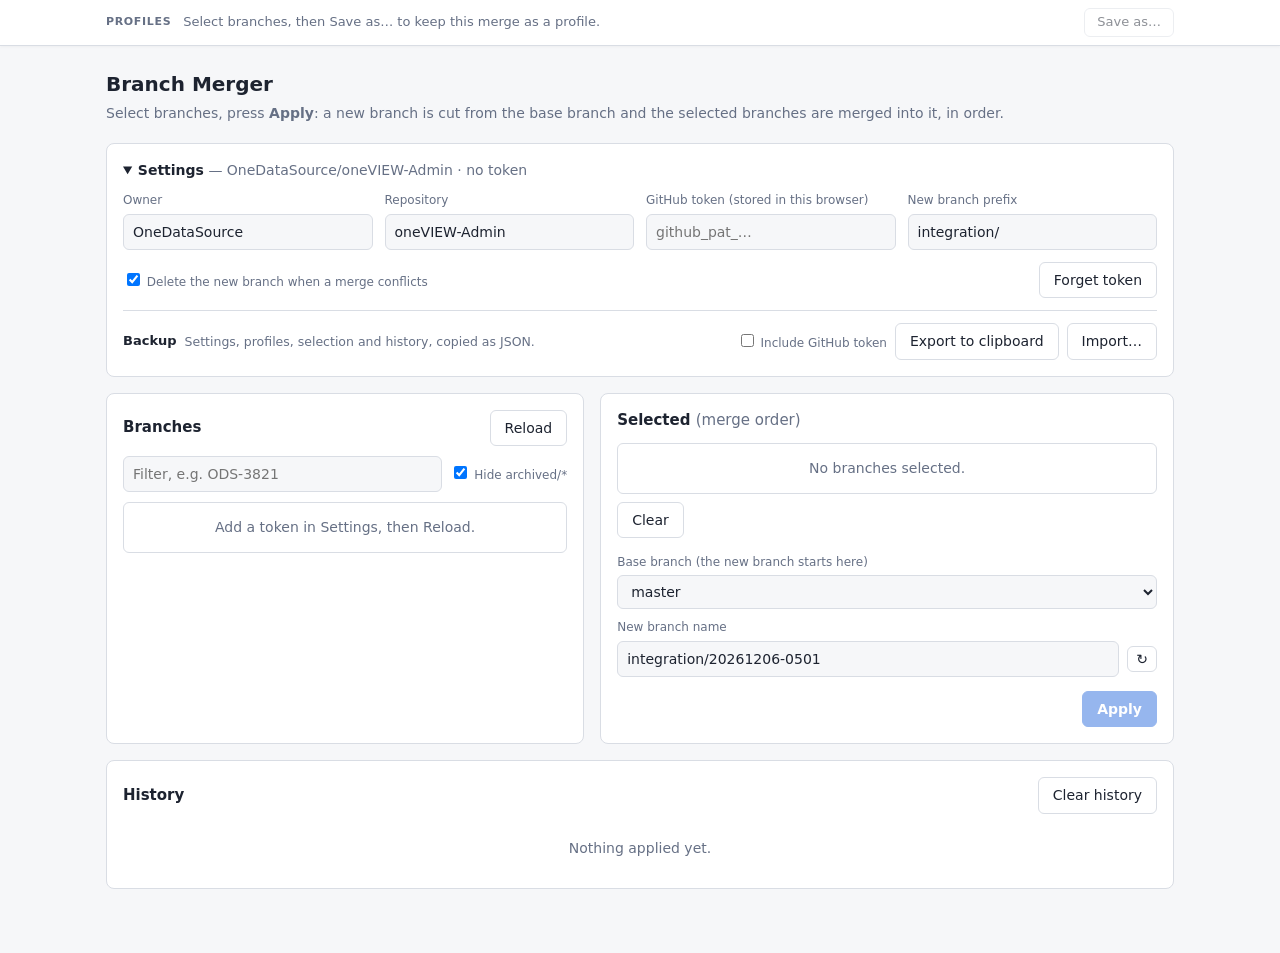
==== commit 4cfd8a7c: "Add export to clipboard and import from paste of all browser data Settings > Backup copies every bra" ====
--- a/branch-merger.html
+++ b/branch-merger.html
@@ -11,7 +11,9 @@
   Open this file directly in the browser (file://). Settings, the selection and the
   history of applies are kept in this browser's localStorage, token included: use a
   fine-grained token limited to this repository with "Contents: Read and write".
-  The token is only ever sent to api.github.com.
+  The token is only ever sent to api.github.com. Settings > Backup copies all of it to the
+  clipboard as JSON (token only on request) and imports it back from a paste, e.g. into
+  another browser or port.
 
   Local branches: run `python3 main.py` and open http://127.0.0.1:8765 instead.
   Settings > Source then offers "Local clone", which takes the repository folder: the
@@ -196,6 +198,24 @@
         <span class="spacer"></span>
         <button id="forgetToken" class="github-only">Forget token</button>
       </div>
+      <div class="row" style="margin-top:12px;padding-top:12px;border-top:1px solid var(--border)">
+        <b style="font-size:13px">Backup</b>
+        <span class="muted" style="font-size:12.5px">Settings, profiles, selection and history, copied as JSON.</span>
+        <span class="spacer"></span>
+        <label style="margin:0;white-space:nowrap" title="The token is a secret: leave this off unless the copy stays with you"><input id="exportToken" type="checkbox"> Include GitHub token</label>
+        <button id="exportData" title="Copy everything stored in this browser to the clipboard">Export to clipboard</button>
+        <button id="importData" title="Paste a backup: it replaces everything stored in this browser">Import…</button>
+      </div>
+      <div id="backupStatus" style="font-size:12.5px;margin-top:6px" hidden></div>
+      <form id="importForm" style="margin-top:8px" hidden>
+        <label for="importText">Paste a backup copied with Export to clipboard. It replaces everything stored in this browser.</label>
+        <textarea id="importText" rows="6" spellcheck="false" style="width:100%;padding:7px 9px;border:1px solid var(--border);border-radius:6px;background:var(--bg);color:var(--text);font:12.5px ui-monospace,SFMono-Regular,Menlo,monospace"></textarea>
+        <div class="row" style="margin-top:6px">
+          <span class="spacer"></span>
+          <button type="button" id="importCancel">Cancel</button>
+          <button type="submit" class="primary">Import</button>
+        </div>
+      </form>
     </details>
   </section>
 
@@ -346,6 +366,59 @@
     }
     try { localStorage.setItem(COMPARE_KEY, JSON.stringify(compares)); } catch { /* cache only */ }
   }
+
+  // ---------------------------------------------------------------- export / import
+
+  // Every localStorage key of this page starts with this prefix: the backup takes them all,
+  // so keys added later are exported without touching this code.
+  const PREFIX = 'branchMerger.';
+  const BACKUP_FORMAT = 'branch-merger-backup';
+
+  function ownKeys() {
+    const keys = [];
+    for (let i = 0; i < localStorage.length; i++) {
+      const k = localStorage.key(i);
+      if (k?.startsWith(PREFIX)) keys.push(k);
+    }
+    return keys.sort();
+  }
+
+  /** The backup as JSON text, and the main state it holds. */
+  function exportData(includeToken) {
+    save();
+    saveCompares();
+    const data = {};
+    for (const k of ownKeys()) {
+      try { data[k] = JSON.parse(localStorage.getItem(k)); } catch { data[k] = localStorage.getItem(k); }
+    }
+    if (!includeToken && data[KEY]) data[KEY] = { ...data[KEY], token: '' };
+    const backup = { format: BACKUP_FORMAT, version: 1, exportedAt: new Date().toISOString(), data };
+    return { text: JSON.stringify(backup, null, 2), stored: data[KEY] || {} };
+  }
+
+  /** Replace this page's stored data with a backup's. Throws when the file is not a backup. */
+  function importData(text) {
+    let file;
+    try { file = JSON.parse(text); } catch { throw new Error('This is not JSON.'); }
+    if (file?.format !== BACKUP_FORMAT || !file.data || typeof file.data !== 'object') {
+      throw new Error('This is not a Branch Merger backup (copied with Export to clipboard).');
+    }
+    const entries = Object.entries(file.data).filter(([k]) => k.startsWith(PREFIX));
+    if (!entries.length) throw new Error('The backup holds no data.');
+    const incoming = Object.fromEntries(entries);
+    // a backup made without the token keeps the token already in this browser
+    if (incoming[KEY] && !incoming[KEY].token && state.token) incoming[KEY] = { ...incoming[KEY], token: state.token };
+    for (const k of ownKeys()) localStorage.removeItem(k);
+    for (const [k, v] of Object.entries(incoming)) {
+      localStorage.setItem(k, typeof v === 'string' ? v : JSON.stringify(v));
+    }
+    return incoming[KEY] || {};
+  }
+
+  const count = (n, one, many) => `${n} ${n === 1 ? one : many}`;
+  const describe = (s) => `${count(s.profiles?.length || 0, 'profile', 'profiles')}, ${count(s.history?.length || 0, 'history entry', 'history entries')}`;
+  // shown once after the reload that follows an import
+  const IMPORTED_NOTE = 'branchMerger:imported';
 
   // ---------------------------------------------------------------- dom helpers
 
@@ -1254,6 +1327,68 @@
   });
   $('clearHistory').addEventListener('click', () => { state.history = []; save(); renderHistory(); });
 
+  const backupStatus = (text, cls) => {
+    const box = $('backupStatus');
+    box.hidden = false;
+    box.className = cls;
+    box.textContent = text;
+  };
+  $('exportData').addEventListener('click', async () => {
+    const withToken = $('exportToken').checked;
+    let backup;
+    try {
+      backup = exportData(withToken);
+    } catch (e) {
+      backupStatus(`Export failed: ${e.message}`, 'err');
+      return;
+    }
+    const { text, stored } = backup;
+    const tokenNote = withToken && stored.token ? ', token included: keep it private' : ', without the token';
+    try {
+      await navigator.clipboard.writeText(text);
+      backupStatus(`Copied ${describe(stored)} to the clipboard${tokenNote}.`, withToken && stored.token ? 'warn' : 'ok');
+    } catch {
+      // clipboard blocked (permissions, insecure origin): show the text to copy by hand
+      $('importForm').hidden = true;
+      backupStatus(`The browser blocked the clipboard. Copy the text below by hand (${describe(stored)}${tokenNote}).`, 'warn');
+      const box = el('textarea', { rows: 6, readOnly: true, spellcheck: false, value: text, style: 'width:100%;margin-top:6px;font:12.5px ui-monospace,SFMono-Regular,Menlo,monospace;background:var(--bg);color:var(--text);border:1px solid var(--border);border-radius:6px;padding:7px 9px' });
+      $('backupStatus').append(box);
+      box.select();
+    }
+  });
+  const closeImport = () => { $('importForm').hidden = true; $('importText').value = ''; };
+  $('importData').addEventListener('click', () => {
+    if (running) return;
+    $('backupStatus').hidden = true;
+    $('importForm').hidden = false;
+    $('importText').focus();
+  });
+  $('importCancel').addEventListener('click', closeImport);
+  $('importText').addEventListener('keydown', (e) => { if (e.key === 'Escape') closeImport(); });
+  $('importForm').addEventListener('submit', (e) => {
+    e.preventDefault();
+    const text = $('importText').value.trim();
+    if (!text) { $('importText').focus(); return; }
+    let s;
+    try {
+      s = importData(text);
+    } catch (err) {
+      backupStatus(`Import failed: ${err.message} Nothing was changed.`, 'err');
+      return;
+    }
+    try { sessionStorage.setItem(IMPORTED_NOTE, `Imported ${describe(s)}.`); } catch { /* note only */ }
+    // start over from the imported data, exactly as on a fresh page load
+    location.reload();
+  });
+  try {
+    const note = sessionStorage.getItem(IMPORTED_NOTE);
+    if (note) {
+      sessionStorage.removeItem(IMPORTED_NOTE);
+      $('settingsBox').open = true;
+      backupStatus(note, 'ok');
+    }
+  } catch { /* note only */ }
+
   $('newName').value = state.prefix + stamp();
   renderAll();
   (async () => {
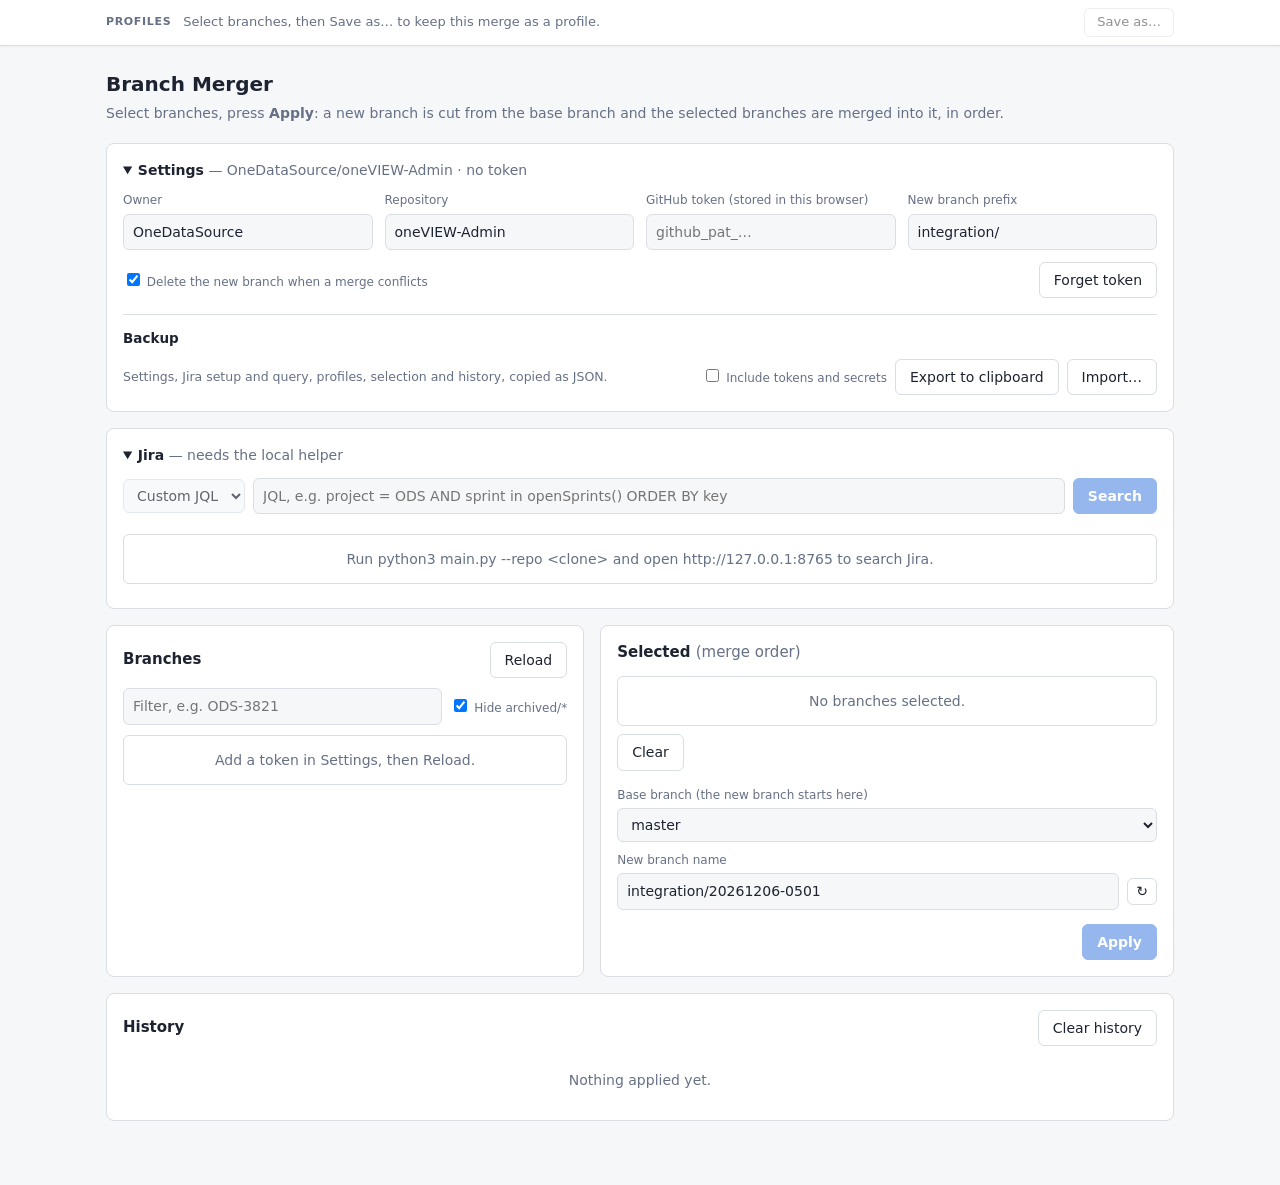
==== commit 4db1ab84: "Move Backup to the bottom of Settings and handle Jira in export and import The Include checkbox now " ====
--- a/branch-merger.html
+++ b/branch-merger.html
@@ -152,6 +152,15 @@
     .topbar-label { display: none; }
     .ptabs { flex-basis: 100%; order: 2; }
   }
+  .settings-section { margin-top: 16px; padding-top: 14px; border-top: 1px solid var(--border); }
+  .settings-section h3 { font-size: 13.5px; margin: 0 0 10px; }
+  #jiraList { max-height: 320px; }
+  #jiraList .item { align-items: baseline; }
+  .jira-key { font: 12.5px ui-monospace, SFMono-Regular, Menlo, monospace; white-space: nowrap; }
+  .jira-summary { flex: 1; min-width: 0; word-break: break-word; }
+  .jira-who { font-size: 12.5px; color: var(--muted); white-space: nowrap; }
+  .tag.prog { color: var(--accent); border-color: var(--accent); }
+  @media (max-width: 640px) { .jira-who { display: none; } }
   .legend { display: inline-block; width: 10px; height: 10px; border-radius: 2px; vertical-align: -1px; margin: 0 3px 0 10px; }
 </style>
 </head>
@@ -198,24 +207,61 @@
         <span class="spacer"></span>
         <button id="forgetToken" class="github-only">Forget token</button>
       </div>
-      <div class="row" style="margin-top:12px;padding-top:12px;border-top:1px solid var(--border)">
-        <b style="font-size:13px">Backup</b>
-        <span class="muted" style="font-size:12.5px">Settings, profiles, selection and history, copied as JSON.</span>
-        <span class="spacer"></span>
-        <label style="margin:0;white-space:nowrap" title="The token is a secret: leave this off unless the copy stays with you"><input id="exportToken" type="checkbox"> Include GitHub token</label>
-        <button id="exportData" title="Copy everything stored in this browser to the clipboard">Export to clipboard</button>
-        <button id="importData" title="Paste a backup: it replaces everything stored in this browser">Import…</button>
+
+      <div id="jiraSettings" class="settings-section">
+        <h3>Jira</h3>
+        <div class="grid">
+          <div><label for="jiraUrl">Jira site</label><input id="jiraUrl" type="text" placeholder="https://your-site.atlassian.net" autocomplete="off"></div>
+          <div><label for="jiraEmail">Jira email</label><input id="jiraEmail" type="text" autocomplete="off"></div>
+          <div><label for="jiraToken">Jira API token (stored in this browser)</label><input id="jiraToken" type="password" autocomplete="off" placeholder="ATATT…"></div>
+        </div>
+        <div class="row" style="margin-top:12px">
+          <span class="muted" style="font-size:12.5px">Create a token at <a href="https://id.atlassian.com/manage-profile/security/api-tokens" target="_blank" rel="noopener">id.atlassian.com</a>. Leave all three empty to use the helper's JIRA_* environment variables.</span>
+          <span class="spacer"></span>
+          <button id="forgetJiraToken">Forget Jira token</button>
+        </div>
       </div>
-      <div id="backupStatus" style="font-size:12.5px;margin-top:6px" hidden></div>
-      <form id="importForm" style="margin-top:8px" hidden>
-        <label for="importText">Paste a backup copied with Export to clipboard. It replaces everything stored in this browser.</label>
-        <textarea id="importText" rows="6" spellcheck="false" style="width:100%;padding:7px 9px;border:1px solid var(--border);border-radius:6px;background:var(--bg);color:var(--text);font:12.5px ui-monospace,SFMono-Regular,Menlo,monospace"></textarea>
-        <div class="row" style="margin-top:6px">
+
+      <div id="backupSettings" class="settings-section">
+        <h3>Backup</h3>
+        <div class="row">
+          <span class="muted" style="font-size:12.5px">Settings, Jira setup and query, profiles, selection and history, copied as JSON.</span>
           <span class="spacer"></span>
-          <button type="button" id="importCancel">Cancel</button>
-          <button type="submit" class="primary">Import</button>
+          <label style="margin:0;white-space:nowrap" title="The GitHub token and the Jira API token: leave this off unless the copy stays with you"><input id="exportToken" type="checkbox"> Include tokens and secrets</label>
+          <button id="exportData" title="Copy everything stored in this browser to the clipboard">Export to clipboard</button>
+          <button id="importData" title="Paste a backup: it replaces everything stored in this browser">Import…</button>
         </div>
-      </form>
+        <div id="backupStatus" style="font-size:12.5px;margin-top:6px" hidden></div>
+        <form id="importForm" style="margin-top:8px" hidden>
+          <label for="importText">Paste a backup copied with Export to clipboard. It replaces everything stored in this browser.</label>
+          <textarea id="importText" rows="6" spellcheck="false" style="width:100%;padding:7px 9px;border:1px solid var(--border);border-radius:6px;background:var(--bg);color:var(--text);font:12.5px ui-monospace,SFMono-Regular,Menlo,monospace"></textarea>
+          <div class="row" style="margin-top:6px">
+            <span class="spacer"></span>
+            <button type="button" id="importCancel">Cancel</button>
+            <button type="submit" class="primary">Import</button>
+          </div>
+        </form>
+      </div>
+    </details>
+  </section>
+
+  <section class="panel" id="jiraBox">
+    <details id="jiraDetails">
+      <summary><b>Jira</b> <span class="muted" id="jiraSummary"></span></summary>
+      <div id="jiraBody" style="margin-top:12px">
+        <div class="row">
+          <select id="jiraFilter" style="width:auto;max-width:300px" aria-label="Saved filter"></select>
+          <input id="jql" type="text" style="flex:1;min-width:240px" aria-label="JQL" placeholder="JQL, e.g. project = ODS AND sprint in openSprints() ORDER BY key">
+          <button id="jiraRun" class="primary">Search</button>
+        </div>
+        <div class="row" style="margin:10px 0">
+          <span class="muted" id="jiraCount"></span>
+          <span class="spacer"></span>
+          <button id="jiraSelectAll" title="Add the branches of every issue listed to the selection">Select all matching branches</button>
+        </div>
+        <div class="list" id="jiraList"></div>
+        <div class="row" style="margin-top:8px"><button id="jiraMore" hidden>Load more</button></div>
+      </div>
     </details>
   </section>
 
@@ -314,6 +360,12 @@
     // saved merges, switched between with Load: [{ name, base, branches, at }]
     profiles: [],
     activeProfile: '',
+    jiraUrl: '',
+    jiraEmail: '',
+    jiraToken: '',
+    jql: '',
+    jiraFilter: '',
+    jiraOpen: true,
   };
   // branches that must never be the new branch
   const PROTECTED = /^(master|main|staging|development|release\/.*|hotfix\/.*)$/;
@@ -373,6 +425,9 @@
   // so keys added later are exported without touching this code.
   const PREFIX = 'branchMerger.';
   const BACKUP_FORMAT = 'branch-merger-backup';
+  // state fields left out of a backup unless "Include tokens and secrets" is ticked
+  const SECRETS = ['token', 'jiraToken'];
+  const hasSecrets = (s) => SECRETS.some((k) => s?.[k]);
 
   function ownKeys() {
     const keys = [];
@@ -384,14 +439,14 @@
   }
 
   /** The backup as JSON text, and the main state it holds. */
-  function exportData(includeToken) {
+  function exportData(includeSecrets) {
     save();
     saveCompares();
     const data = {};
     for (const k of ownKeys()) {
       try { data[k] = JSON.parse(localStorage.getItem(k)); } catch { data[k] = localStorage.getItem(k); }
     }
-    if (!includeToken && data[KEY]) data[KEY] = { ...data[KEY], token: '' };
+    if (!includeSecrets && data[KEY]) data[KEY] = { ...data[KEY], ...Object.fromEntries(SECRETS.map((k) => [k, ''])) };
     const backup = { format: BACKUP_FORMAT, version: 1, exportedAt: new Date().toISOString(), data };
     return { text: JSON.stringify(backup, null, 2), stored: data[KEY] || {} };
   }
@@ -406,8 +461,15 @@
     const entries = Object.entries(file.data).filter(([k]) => k.startsWith(PREFIX));
     if (!entries.length) throw new Error('The backup holds no data.');
     const incoming = Object.fromEntries(entries);
-    // a backup made without the token keeps the token already in this browser
-    if (incoming[KEY] && !incoming[KEY].token && state.token) incoming[KEY] = { ...incoming[KEY], token: state.token };
+    // a backup made without the secrets keeps the ones already in this browser. The Jira
+    // token only belongs to the backup's Jira site and email, so it is kept only when they match.
+    const kept = {};
+    const inc = incoming[KEY];
+    if (inc && !inc.token && state.token) kept.token = state.token;
+    if (inc && !inc.jiraToken && state.jiraToken
+      && (inc.jiraUrl || '').trim() === state.jiraUrl.trim()
+      && (inc.jiraEmail || '').trim() === state.jiraEmail.trim()) kept.jiraToken = state.jiraToken;
+    if (inc) incoming[KEY] = { ...inc, ...kept };
     for (const k of ownKeys()) localStorage.removeItem(k);
     for (const [k, v] of Object.entries(incoming)) {
       localStorage.setItem(k, typeof v === 'string' ? v : JSON.stringify(v));
@@ -416,7 +478,11 @@
   }
 
   const count = (n, one, many) => `${n} ${n === 1 ? one : many}`;
-  const describe = (s) => `${count(s.profiles?.length || 0, 'profile', 'profiles')}, ${count(s.history?.length || 0, 'history entry', 'history entries')}`;
+  const describe = (s) => [
+    count(s.profiles?.length || 0, 'profile', 'profiles'),
+    count(s.history?.length || 0, 'history entry', 'history entries'),
+    ...(s.jiraUrl ? [`Jira ${s.jiraUrl.replace(/^https:\/\//, '')}`] : []),
+  ].join(', ');
   // shown once after the reload that follows an import
   const IMPORTED_NOTE = 'branchMerger:imported';
 
@@ -782,6 +848,8 @@
     $('hideArchived').checked = state.hideArchived;
     $('sourceBox').hidden = !HELPER;
     $('source').value = state.source;
+    $('jiraSettings').hidden = !HELPER; // Jira goes through the helper
+    for (const id of ['jiraUrl', 'jiraEmail', 'jiraToken']) $(id).value = state[id];
     $('settingsSummary').textContent = isLocal()
       ? `— local clone${state.localPath ? ` · ${state.localPath}` : ' · no folder'}`
       : `— ${state.owner}/${state.repo}${state.token ? '' : ' · no token'}`;
@@ -873,6 +941,7 @@
     $('pushNew').disabled = running;
     $('apply').textContent = isLocal() && $('pushNew').checked ? 'Apply & push' : 'Apply';
     renderProfiles(); // the "(modified)" note follows the selection and base
+    renderJira(); // the issues' branch buttons follow the selection and the branch list
   }
 
   function renderBase() {
@@ -1022,6 +1091,143 @@
     renderBranches();
     renderSelected();
     renderHistory();
+  }
+
+  // ---------------------------------------------------------------- jira (local helper)
+
+  // The helper calls Jira for the page (Jira does not allow browser calls from other
+  // sites), so the panel needs the page served by main.py. Results are not saved.
+  const jira = { filters: [], url: '', issues: [], next: null, jql: '', loading: false, error: null, setup: null };
+  let jiraRun = 0;
+  // sent with every Jira request; all empty: the helper uses its JIRA_* environment
+  const jiraSettings = () => ({ url: state.jiraUrl, email: state.jiraEmail, token: state.jiraToken });
+
+  /** Listed branches whose name has the issue key as a whole token: ODS-38 is not ODS-382. */
+  function branchesFor(key) {
+    const re = new RegExp(`(^|[^a-z0-9])${key.replace(/[.*+?^${}()|[\]\\]/g, '\\$&')}(?![0-9])`, 'i');
+    return listed().filter((n) =>
+      re.test(n) && n !== state.base && !PROTECTED.test(n) && (!state.hideArchived || !ARCHIVED.test(n)));
+  }
+
+  async function loadJiraFilters() {
+    if (!HELPER) return renderJira();
+    try {
+      const { status, data } = await helper('/jira/filters', { method: 'POST', body: { jira: jiraSettings() } });
+      if (status !== 200) throw new Error(data?.error || `Loading Jira filters failed (${status})`);
+      jira.filters = data.filters;
+      jira.url = data.url;
+      jira.setup = null;
+    } catch (e) {
+      jira.filters = [];
+      jira.setup = e.message;
+    }
+    renderJiraFilters();
+    renderJira();
+    if (!jira.setup && state.jql) searchJira();
+  }
+
+  async function searchJira(more = false) {
+    const jql = more ? jira.jql : $('jql').value.trim();
+    if (!jql) return;
+    const run = ++jiraRun;
+    jira.loading = true;
+    jira.error = null;
+    if (!more) { jira.issues = []; jira.next = null; jira.jql = jql; }
+    renderJira();
+    try {
+      const { status, data } = await helper('/jira/search', { method: 'POST', body: { jql, next: more ? jira.next : null, jira: jiraSettings() } });
+      if (run !== jiraRun) return; // a newer search started meanwhile
+      if (status !== 200) throw new Error(data?.error || `Jira search failed (${status})`);
+      jira.issues = [...jira.issues, ...data.issues];
+      jira.next = data.next;
+      jira.url = data.url;
+    } catch (e) {
+      if (run !== jiraRun) return;
+      jira.error = e.message;
+    }
+    jira.loading = false;
+    renderJira();
+  }
+
+  /** Add the branches of these issues to the selection; if all are in it already, remove them. */
+  function selectForIssues(keys) {
+    const names = [...new Set(keys.flatMap(branchesFor))];
+    if (!names.length) return;
+    const all = names.every((n) => state.selected.includes(n));
+    state.selected = all
+      ? state.selected.filter((n) => !names.includes(n))
+      : [...state.selected, ...names.filter((n) => !state.selected.includes(n))];
+    save();
+    renderBranches();
+    renderSelected();
+  }
+
+  function renderJiraFilters() {
+    const select = $('jiraFilter');
+    select.replaceChildren(el('option', { value: '' }, 'Custom JQL'));
+    for (const f of jira.filters) {
+      select.append(el('option', { value: f.id, selected: f.id === state.jiraFilter }, `${f.favourite ? '★ ' : ''}${f.name}`));
+    }
+    if (!jira.filters.some((f) => f.id === state.jiraFilter)) select.value = '';
+  }
+
+  function issueRow(issue) {
+    const names = branchesFor(issue.key);
+    const picked = names.filter((n) => state.selected.includes(n)).length;
+    const statusClass = { done: 'ok', indeterminate: 'prog' }[issue.category] || '';
+    let branchControl;
+    if (!branches.length) branchControl = null;
+    else if (!names.length) branchControl = el('span', { class: 'tag', title: `No branch name contains ${issue.key}` }, 'no branch');
+    else {
+      const label = picked === names.length ? `✓ ${names.length} selected` : `+ ${names.length - picked} branch${names.length - picked === 1 ? '' : 'es'}`;
+      branchControl = el('button', {
+        class: `tag${picked === names.length ? ' ok' : ''}`,
+        title: `${names.join('\n')}\n\n${picked === names.length ? 'Click to remove them from the selection' : 'Click to add them to the selection'}`,
+        disabled: running,
+        onclick: () => selectForIssues([issue.key]),
+      }, label);
+    }
+    return el('div', { class: 'item' },
+      el('a', { class: 'jira-key', href: `${jira.url}/browse/${encodeURIComponent(issue.key)}`, target: '_blank', rel: 'noopener' }, issue.key),
+      el('span', { class: 'jira-summary', title: [issue.type, issue.priority].filter(Boolean).join(' · ') }, issue.summary),
+      issue.assignee ? el('span', { class: 'jira-who' }, issue.assignee) : null,
+      el('span', { class: `tag ${statusClass}` }, issue.status),
+      branchControl,
+      el('button', {
+        class: 'icon', title: `Filter the branch list by ${issue.key}`,
+        onclick: () => { $('filter').value = issue.key; renderBranches(); $('filter').scrollIntoView({ block: 'nearest', behavior: 'smooth' }); },
+      }, '⌕'),
+    );
+  }
+
+  function renderJira() {
+    const list = $('jiraList');
+    const summary = $('jiraSummary');
+    $('jiraDetails').open = state.jiraOpen;
+    for (const id of ['jiraFilter', 'jql', 'jiraRun']) $(id).disabled = !HELPER || Boolean(jira.setup);
+    $('jiraRun').disabled ||= jira.loading;
+    $('jiraMore').hidden = !jira.next;
+    $('jiraMore').disabled = jira.loading;
+
+    const empty = (text, cls = '') => {
+      list.replaceChildren(el('div', { class: `empty ${cls}` }, text));
+      $('jiraCount').textContent = '';
+      $('jiraSelectAll').hidden = true;
+    };
+    if (!HELPER) { summary.textContent = '— needs the local helper'; return empty('Run python3 main.py --repo <clone> and open http://127.0.0.1:8765 to search Jira.'); }
+    if (jira.setup) { summary.textContent = '— not set up'; return empty(jira.setup, 'err'); }
+
+    summary.textContent = jira.issues.length ? `— ${jira.issues.length}${jira.next ? '+' : ''} issues` : '';
+    if (jira.error) return empty(jira.error, 'err');
+    if (!jira.issues.length) return empty(jira.loading ? 'Searching…' : jira.jql ? 'No issues match.' : 'Pick a saved filter or type JQL, then Search.');
+
+    const matched = jira.issues.filter((i) => branchesFor(i.key).length).length;
+    $('jiraCount').textContent = branches.length
+      ? `${jira.issues.length}${jira.next ? '+' : ''} issues, ${matched} with a branch`
+      : `${jira.issues.length}${jira.next ? '+' : ''} issues · Reload branches to match them`;
+    $('jiraSelectAll').hidden = !matched;
+    $('jiraSelectAll').disabled = running;
+    list.replaceChildren(...jira.issues.map(issueRow));
   }
 
   // ---------------------------------------------------------------- actions
@@ -1326,6 +1532,46 @@
     closeSaveAs();
   });
   $('clearHistory').addEventListener('click', () => { state.history = []; save(); renderHistory(); });
+  // a changed Jira connection starts over: new filters, no results from the old one
+  const jiraChanged = () => {
+    jiraRun++;
+    Object.assign(jira, { issues: [], next: null, jql: '', loading: false, error: null });
+    save();
+    loadJiraFilters();
+  };
+  for (const id of ['jiraUrl', 'jiraEmail', 'jiraToken']) {
+    $(id).addEventListener('change', (e) => { state[id] = e.target.value.trim(); jiraChanged(); });
+  }
+  $('forgetJiraToken').addEventListener('click', () => { state.jiraToken = ''; $('jiraToken').value = ''; jiraChanged(); });
+  $('jiraDetails').addEventListener('toggle', (e) => { state.jiraOpen = e.target.open; save(); });
+  $('jiraFilter').addEventListener('change', (e) => {
+    state.jiraFilter = e.target.value;
+    const f = jira.filters.find((x) => x.id === state.jiraFilter);
+    if (f) { $('jql').value = f.jql; state.jql = f.jql; }
+    save();
+    if (f) searchJira();
+  });
+  $('jql').addEventListener('input', (e) => {
+    state.jql = e.target.value;
+    // edited away from the saved filter: it is custom JQL now
+    if (state.jiraFilter && jira.filters.find((x) => x.id === state.jiraFilter)?.jql !== state.jql) {
+      state.jiraFilter = '';
+      $('jiraFilter').value = '';
+    }
+    save();
+  });
+  $('jql').addEventListener('keydown', (e) => { if (e.key === 'Enter') searchJira(); });
+  $('jiraRun').addEventListener('click', () => searchJira());
+  $('jiraMore').addEventListener('click', () => searchJira(true));
+  $('jiraSelectAll').addEventListener('click', () => {
+    const keys = jira.issues.map((i) => i.key);
+    const names = [...new Set(keys.flatMap(branchesFor))];
+    // always adds here: unlike a row's button it never removes
+    state.selected = [...state.selected, ...names.filter((n) => !state.selected.includes(n))];
+    save();
+    renderBranches();
+    renderSelected();
+  });
 
   const backupStatus = (text, cls) => {
     const box = $('backupStatus');
@@ -1334,19 +1580,20 @@
     box.textContent = text;
   };
   $('exportData').addEventListener('click', async () => {
-    const withToken = $('exportToken').checked;
+    const withSecrets = $('exportToken').checked;
     let backup;
     try {
-      backup = exportData(withToken);
+      backup = exportData(withSecrets);
     } catch (e) {
       backupStatus(`Export failed: ${e.message}`, 'err');
       return;
     }
     const { text, stored } = backup;
-    const tokenNote = withToken && stored.token ? ', token included: keep it private' : ', without the token';
+    const secret = hasSecrets(stored); // false when left out
+    const tokenNote = secret ? ', tokens and secrets included: keep it private' : ', without tokens or secrets';
     try {
       await navigator.clipboard.writeText(text);
-      backupStatus(`Copied ${describe(stored)} to the clipboard${tokenNote}.`, withToken && stored.token ? 'warn' : 'ok');
+      backupStatus(`Copied ${describe(stored)} to the clipboard${tokenNote}.`, secret ? 'warn' : 'ok');
     } catch {
       // clipboard blocked (permissions, insecure origin): show the text to copy by hand
       $('importForm').hidden = true;
@@ -1390,6 +1637,8 @@
   } catch { /* note only */ }
 
   $('newName').value = state.prefix + stamp();
+  $('jql').value = state.jql;
+  renderJiraFilters();
   renderAll();
   (async () => {
     // first visit in local mode: start from the folder given to the helper with --repo
@@ -1401,6 +1650,8 @@
     }
     if (ready()) reload();
   })();
+  if (ready()) reload();
+  loadJiraFilters();
 })();
 </script>
 </body>
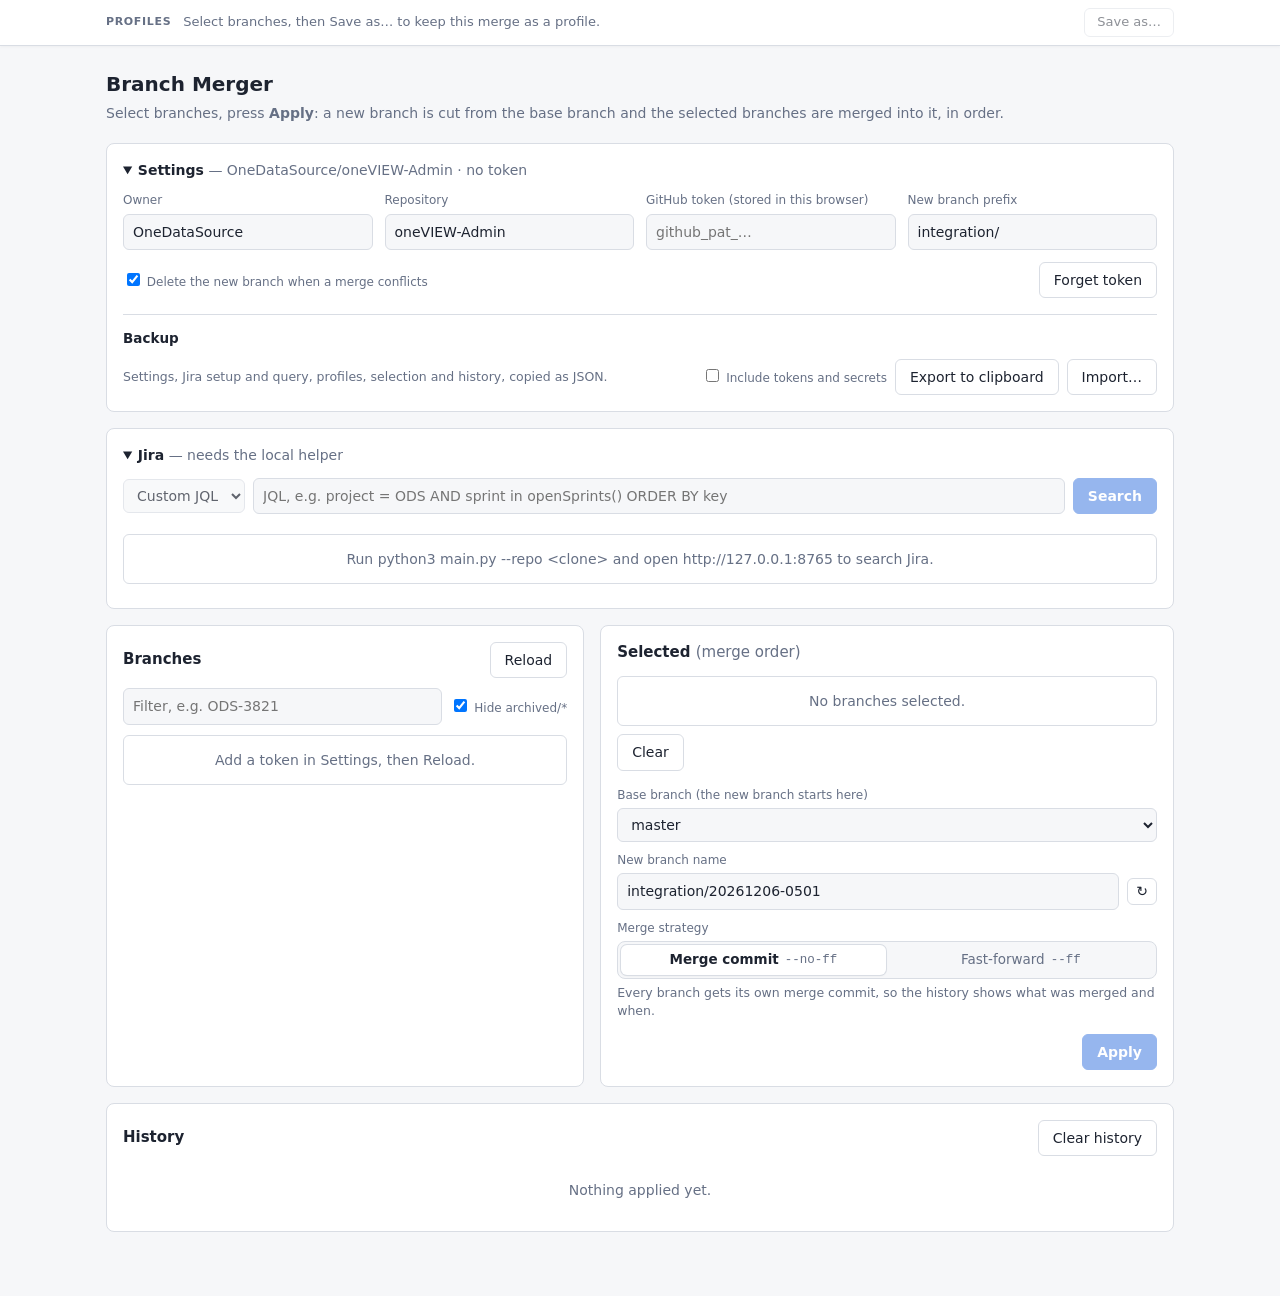
==== commit 3e8f8cc8: "Add a merge strategy choice (--no-ff or --ff) before Apply" ====
--- a/branch-merger.html
+++ b/branch-merger.html
@@ -161,6 +161,22 @@
   .jira-who { font-size: 12.5px; color: var(--muted); white-space: nowrap; }
   .tag.prog { color: var(--accent); border-color: var(--accent); }
   @media (max-width: 640px) { .jira-who { display: none; } }
+  fieldset.field { border: 0; padding: 0; margin-left: 0; margin-right: 0; min-width: 0; }
+  fieldset.field legend { padding: 0; font-size: 12px; color: var(--muted); margin-bottom: 4px; }
+  .seg { display: flex; padding: 3px; gap: 3px; border: 1px solid var(--border); border-radius: 8px; background: var(--bg); }
+  .seg label { flex: 1; margin: 0; font-size: 13.5px; color: var(--muted); cursor: pointer; }
+  .seg input { position: absolute; opacity: 0; pointer-events: none; }
+  .seg span {
+    display: flex; align-items: center; justify-content: center; gap: 6px; padding: 5px 10px;
+    border-radius: 6px; white-space: nowrap; transition: background .12s, color .12s;
+  }
+  .seg label:hover span { color: var(--text); }
+  .seg input:checked + span { background: var(--panel); color: var(--text); font-weight: 600; box-shadow: 0 0 0 1px var(--border), 0 1px 2px rgba(0,0,0,.08); }
+  .seg input:focus-visible + span { outline: 2px solid var(--accent); outline-offset: 1px; }
+  .seg code { font-weight: 400; background: none; padding: 0; color: var(--muted); }
+  fieldset:disabled .seg label { cursor: not-allowed; opacity: .6; }
+  fieldset.field .hint { font-size: 12.5px; color: var(--muted); margin-top: 5px; }
+  @media (max-width: 420px) { .seg { flex-direction: column; } }
   .legend { display: inline-block; width: 10px; height: 10px; border-radius: 2px; vertical-align: -1px; margin: 0 3px 0 10px; }
 </style>
 </head>
@@ -300,6 +316,14 @@
           <button id="renew" class="icon" title="New timestamped name">↻</button>
         </div>
       </div>
+      <fieldset id="mergeMode" class="field" style="margin-top:10px">
+        <legend>Merge strategy</legend>
+        <div class="seg" role="radiogroup" aria-describedby="mergeHint">
+          <label><input type="radio" name="mergeMode" value="no-ff" checked><span>Merge commit <code>--no-ff</code></span></label>
+          <label><input type="radio" name="mergeMode" value="ff"><span>Fast-forward <code>--ff</code></span></label>
+        </div>
+        <div id="mergeHint" class="hint"></div>
+      </fieldset>
       <div class="row" style="margin-top:14px">
         <span class="spacer"></span>
         <label id="pushBox" hidden style="margin:0;font-size:14px;color:var(--text);white-space:nowrap" title="After all merges succeed, push the new branch to origin (git push --set-upstream). Off by default on every page load.">
@@ -939,6 +963,7 @@
     renderConflicts();
     $('pushBox').hidden = !isLocal();
     $('pushNew').disabled = running;
+    $('mergeMode').disabled = running;
     $('apply').textContent = isLocal() && $('pushNew').checked ? 'Apply & push' : 'Apply';
     renderProfiles(); // the "(modified)" note follows the selection and base
     renderJira(); // the issues' branch buttons follow the selection and the branch list
@@ -1343,10 +1368,19 @@
     line.scrollIntoView({ block: 'nearest' });
   }
 
+  // Merge strategy: a page-load choice like "Push to origin", always --no-ff on load
+  const mergeFf = () => document.querySelector('input[name="mergeMode"]:checked')?.value === 'ff';
+  function renderMergeHint() {
+    $('mergeHint').textContent = mergeFf()
+      ? 'A branch that is ahead of the new branch moves it forward with no merge commit. Branches that have diverged still get a merge commit.'
+      : 'Every branch gets its own merge commit, so the history shows what was merged and when.';
+  }
+
   async function apply() {
     const name = $('newName').value.trim();
     const base = state.base;
     const selected = [...state.selected];
+    const ff = mergeFf();
 
     if (!name) return alertInline('Enter a name for the new branch.');
     if (PROTECTED.test(name)) return alertInline(`"${name}" is a protected branch name. Pick another one.`);
@@ -1374,7 +1408,7 @@
         const push = $('pushNew').checked;
         const { status, data } = await helper('/apply', {
           method: 'POST',
-          body: { name, base, branches: selected, deleteOnFail: state.deleteOnFail, push },
+          body: { name, base, branches: selected, deleteOnFail: state.deleteOnFail, push, ff },
         });
         if (status !== 200) throw new Error(data?.error || `Apply failed (${status})`);
         for (const line of data.log) log(line.text, line.cls);
@@ -1396,6 +1430,7 @@
       if (baseRef.status !== 200) throw new Error(`Could not read ${base} (${baseRef.status}): ${baseRef.data?.message || ''}`);
       const sha = baseRef.data.object.sha;
       log(`  at ${sha.slice(0, 8)}`, 'muted');
+      log(ff ? 'Merge mode: --ff (fast-forward when possible)' : 'Merge mode: --no-ff (always a merge commit)', 'muted');
 
       const created = await gh('/git/refs', { method: 'POST', body: { ref: `refs/heads/${name}`, sha } });
       if (created.status !== 201) throw new Error(`Could not create ${name} (${created.status}): ${created.data?.message || ''}`);
@@ -1403,8 +1438,14 @@
       branches = [...branches, name].sort((a, b) => a.localeCompare(b));
 
       let merged = 0;
+      let fastForwarded = 0;
       let upToDate = 0;
       for (const [i, head] of selected.entries()) {
+        if (ff && await fastForward(name, head)) {
+          merged++;
+          fastForwarded++;
+          continue;
+        }
         const res = await gh('/merges', {
           method: 'POST',
           body: { base: name, head, commit_message: `Merge branch '${head}' into ${name}` },
@@ -1434,15 +1475,31 @@
         }
       }
 
-      log(`Done: ${merged} merged, ${upToDate} already contained.`, 'ok');
+      const ffNote = fastForwarded ? ` (${fastForwarded} fast-forwarded)` : '';
+      log(`Done: ${merged} merged${ffNote}, ${upToDate} already contained.`, 'ok');
       addLinks(name, base);
-      finish(true, `${merged} merged${upToDate ? `, ${upToDate} up to date` : ''}`);
+      finish(true, `${merged} merged${ffNote}${upToDate ? `, ${upToDate} up to date` : ''}`);
       $('newName').value = state.prefix + stamp();
       renderBranches();
     } catch (e) {
       log(e.message, 'err');
       finish(false, e.message);
     }
+  }
+
+  // GitHub's merge API always makes a merge commit. For --ff, move `name` to `head` when
+  // `head` is strictly ahead of it; true if done. Otherwise false, and the caller merges.
+  async function fastForward(name, head) {
+    const cmp = await gh(`/compare/${refPath(name)}...${refPath(head)}`);
+    if (cmp.status !== 200 || cmp.data?.status !== 'ahead') return false;
+    const headRef = await gh(`/git/ref/heads/${refPath(head)}`);
+    if (headRef.status !== 200) return false;
+    const sha = headRef.data.object.sha;
+    // force: false, so GitHub refuses the update unless it is a fast-forward
+    const moved = await gh(`/git/refs/heads/${refPath(name)}`, { method: 'PATCH', body: { sha, force: false } });
+    if (moved.status !== 200) return false;
+    log(`  ✓ ${head}  → ${sha.slice(0, 8)}  (fast-forward)`, 'ok');
+    return true;
   }
 
   function addLinks(name, base) {
@@ -1500,6 +1557,9 @@
   $('deleteOnFail').addEventListener('change', (e) => { state.deleteOnFail = e.target.checked; save(); });
   // not saved: pushing must be chosen again after every page load
   $('pushNew').addEventListener('change', renderSelected);
+  $('mergeMode').addEventListener('change', renderMergeHint);
+  document.querySelector('input[name="mergeMode"][value="no-ff"]').checked = true; // no form restore
+  renderMergeHint();
   $('hideArchived').addEventListener('change', (e) => { state.hideArchived = e.target.checked; save(); renderBranches(); });
   $('filter').addEventListener('input', renderBranches);
   $('base').addEventListener('change', (e) => {
